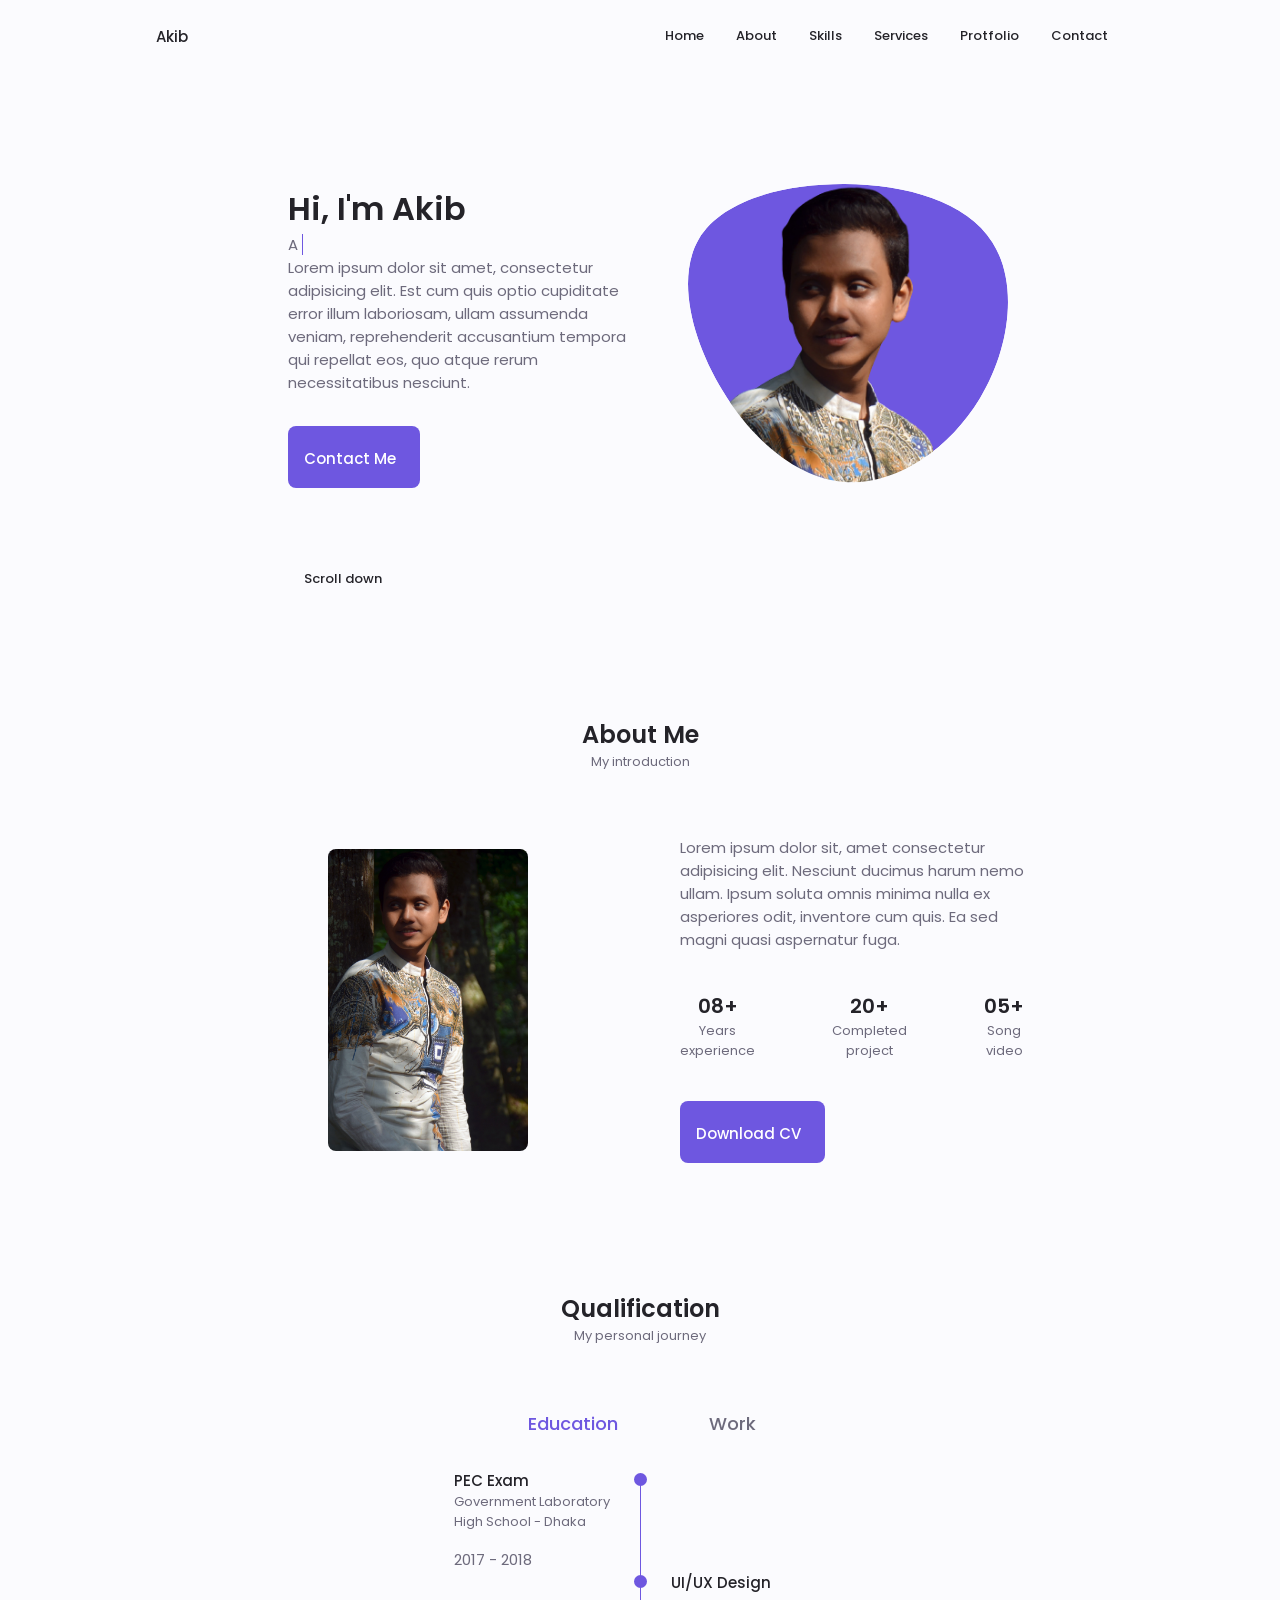
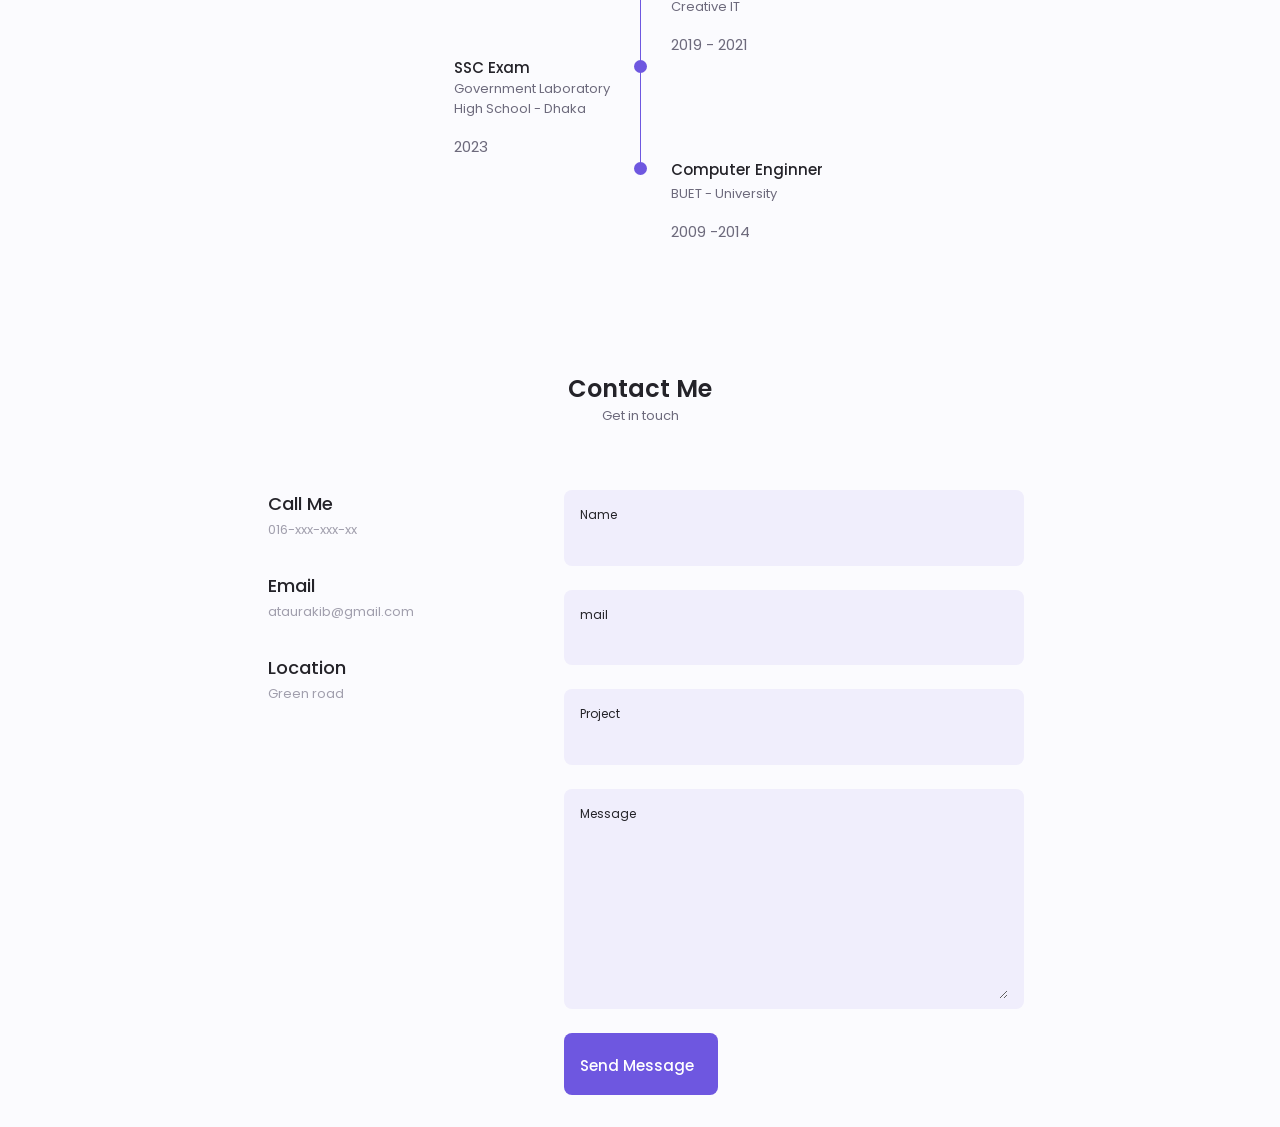
==== index.html @ ecb4fff9 "Update index.html" ====
<!DOCTYPE html>
<html>
   <head>
      <meta charset="UTF-8">
      <meta name="viewport" content="width=device-width, initial-scale=1">
      <link rel="stylesheet" href="style.css">
      <!--==================== UNICONS ====================-->
      <link rel="stylesheet" href="https://unicons.iconscout.com/release/v3.0.6/css/line.css">
      <!--==================== SWIPER CSS ====================-->
      <link rel="stylesheet" href="">
      <!--==================== CSS ====================-->
      <link rel="stylesheet" href="">
      <title>Ataur Rahman Akib</title>
   </head>
   <body>
      <!--==================== HEADER ====================-->
      <header class="header" id="header">
         <nav class="nav container">
            <a href="" class="nav__logo">Akib</a>
            <div class="nav__menu" id="nav-menu">
               <ul class="nav__list grid">
                  <li class="nav__item">
                     <a href="#home" class="nav__link" id="link-close"><i class="uil uil-estate nav__icon"></i>Home</a>
                  </li>
                  <li class="nav__item">
                     <a href="#about" class="nav__link" id="link-close"><i class="uil uil-user nav__icon"></i>About</a>
                  </li>
                  <li class="nav__item">
                     <a href="#skills" class="nav__link" id="link-close"><i class="uil uil-file-alt nav__icon"></i>Skills</a>
                  </li>
                  <li class="nav__item">
                     <a href="#services" class="nav__link" id="link-close"><i class="uil uil-briefcase-alt nav__icon"></i>Services</a>
                  </li>
                  <li class="nav__item">
                     <a href="#portfolio" class="nav__link" id="link-close"><i class="uil uil-scenery nav__icon"></i>Protfolio</a>
                  </li>
                  <li class="nav__item">
                     <a href="#contact" class="nav__link" id="link-close"><i class="uil uil-message nav__icon"></i>Contact</a>
                  </li>
               </ul>
               <i class="uil uil-times nav__close" id="nav-close"></i>
            </div>
            <div class="nav__btns">
               <div class="nav__toggle" id="nav-toggle"><i class="uil uil-apps"></i></div>
            </div>
         </nav>
      </header>
      <!--==================== MAIN ====================-->
      <main class="main">
         <!--==================== HOME ====================-->
         <section class="home section" id="home">
            <duv class="home__container container grid">
               <div class="home__content grid">
                  <div class="home__social">
                     <a href="https://www.facebook.com/ataurrahman.akib22" target="_blank" class="home__social-icon">
                     <i class="uil uil-facebook"></i>
                     </a>
                     <a href="https://www.instagram.com/ark.official22/?fbclid=IwAR33yx6sIuSr8FQKo1yivRZqDreE3wRzCVEq14M0P_sk72mjxTEgrp_Bf8M" target="_blank" class="home__social-icon">
                     <i class="uil uil-instagram"></i>
                     </a>
                     <a href="" target="_blank" class="home__social-icon">
                     <i class="uil uil-youtube"></i>
                     </a>
                  </div>
                  <div class="image">
                     <svg class="home__blod" viewBox="0 0 200 187" xmlns="http://www.w3.org/2000/svg" xmlns:xlink="http://www.w3.org/1999/xlink">
                        <mask id="mask0" mask-type="alpha">
                           <path d="M190.312 36.4879C206.582 62.1187 201.309 102.826 182.328 134.186C163.346 165.547 
                              130.807 187.559 100.226 186.353C69.6454 185.297 41.0228 161.023 21.7403 129.362C2.45775 
                              97.8511 -7.48481 59.1033 6.67581 34.5279C20.9871 10.1032 59.7028 -0.149132 97.9666 
                              0.00163737C136.23 0.303176 174.193 10.857 190.312 36.4879Z"/>
                        </mask>
                        <g mask="url(#mask0)">
                           <path d="M190.312 36.4879C206.582 62.1187 201.309 102.826 182.328 134.186C163.346 
                              165.547 130.807 187.559 100.226 186.353C69.6454 185.297 41.0228 161.023 21.7403 
                              129.362C2.45775 97.8511 -7.48481 59.1033 6.67581 34.5279C20.9871 10.1032 59.7028 
                              -0.149132 97.9666 0.00163737C136.23 0.303176 174.193 10.857 190.312 36.4879Z"/>
                           <image class="home__img" xlink:href="akib-removebg-preview.png"/>
                        </g>
                     </svg>
                  </div>
                  <div class="home__data">
                     
                     <h1 class="home__title">Hi, I'm Akib</h1>
                     <div class="containers">
                     <span class="text first-text">A </span>
                     <span class="text sec-text">Freelancer</span>
                  </div>
                     <p class="home__description">Lorem ipsum dolor sit amet, 
                        consectetur adipisicing elit. Est cum quis optio cupiditate
                        error illum 
                        laboriosam, ullam assumenda veniam, reprehenderit
                        accusantium tempora qui repellat eos, quo atque rerum 
                        necessitatibus nesciunt.
                     </p>
                     <a href="#contact" class="button button-flex">
                     Contact Me <i class="uil uil-message button__icon"></i>
                     </a>
                  </div>
               </div>
               <div class="home__scroll">
                  <a href="#about" class="home__scroll-button button--flex">
                  <i class="uil uil-mouse-alt home__scroll-mouse"></i>
                  <span class="home__scroll-name">Scroll down</span>
                  <i class="uil uil-arrow-down home__scroll-arrow"></i>
                  </a>
               </div>
            </duv>
         </section>
         <!--==================== ABOUT ====================-->
         <section class="about section" id="about">
            <h2 class="section__title">About Me</h2>
            <span class="section__subtitle">My introduction</span>
            <div class="about__container container grid">
               <img src="akib.jpg" alt="" class="about__img">
               <div class="about__data">
                  <p class="about__description">
                     Lorem ipsum dolor sit, amet consectetur adipisicing elit.
                     Nesciunt ducimus harum nemo ullam.
                     Ipsum soluta omnis minima nulla ex asperiores odit,
                     inventore cum quis. Ea sed magni quasi aspernatur fuga.
                  </p>
                  <div class="about__info">
                     <div>
                        <span class="about__info-title">08+</span>
                        <span class="about__info-name">Years <br> experience</span>
                     </div>
                     <div>
                        <span class="about__info-title">20+</span>
                        <span class="about__info-name">Completed <br> project</span>
                     </div>
                     <div>
                        <span class="about__info-title">05+</span>
                        <span class="about__info-name">Song <br> video</span>
                     </div>
                  </div>
                  <div class="about__buttons">
                     <a download="" href="" class="button button--flelx">
                     Download CV<i class="uil uil-download-alt button__icon"></i>
                     </a>
                  </div>
               </div>
            </div>
         </section>
         <!--==================== SKILLS ====================-->
         <!-- <section class="skills section" id="skills">
         </section> -->
         <!--==================== QUALIFICATION ====================-->
         <section class="qualification section">
            <h2 class="section__title">Qualification</h2>
            <span class="section__subtitle">My personal journey</span>

            <div class="qualification__container container">
               <div class="qualification__tabs">
                  <div class="qualification__button button--flex qualification__active" data-target="#education">
                     <i class="uil uil-graduation-cap qualification__icon"></i>
                     Education
                  </div>

                  <div class="qualification__button button--flex" data-target="#work">
                     <i class="uil uil-briefcase-alt qualification__icon"></i>
                     Work
                  </div>
               </div>

               <div class="qualification__sections">
                                    <!--==================== QUALIFICATION CONTENT 1 ====================-->
                                    <div class="quallification__content qualification__active" data-content id="education">
                                       <!--==================== QUALIFICATION 1 ====================-->
                                       <div class="qualification__data">
                                          <div>
                                             <h3 class="qualification__title">PEC Exam</h3>
                                             <span class="qualification__subtitle">Government Laboratory <br> High School - Dhaka</span>
                                             <div class="qualification__celander">
                                                <i class="uil uil-calender"></i>
                                                2017 - 2018
                                          </div>
                                       </div>
                                       <div>
                                          <span class="qualification__rounder"></span>
                                          <span class="qualification__line"></span>
                                       </div>
                                    </div>
                                     <!--==================== QUALIFICATION 2 ====================-->
                                     <div class="qualification__data">
                                       <div></div>
                                    <div>
                                       <span class="qualification__rounder"></span>
                                       <span class="qualification__line"></span>
                                    </div>
                                       <div>
                                          <h3 class="qualification__title">UI/UX Design</h3>
                                          <span class="qualification__subtitle">Creative IT</span>
                                          <div class="qualification__celander">
                                             <i class="uil uil-calender"></i>
                                             2019 - 2021
                                       </div>
                                    </div>
                  
                                 </div>
                                  <!--==================== QUALIFICATION 3 ====================-->
                                  <div class="qualification__data">
                                    <div>
                                       <h3 class="qualification__title">SSC Exam</h3>
                                       <span class="qualification__subtitle">Government Laboratory <br> High School - Dhaka</span>
                                       <div class="qualification__celander">
                                          <i class="uil uil-calender"></i>
                                          2023
                                    </div>
                                 </div>
                                 <div>
                                    <span class="qualification__rounder"></span>
                                    <span class="qualification__line"></span>
                                 </div>
                              </div>
                               <!--==================== QUALIFICATION 4 ====================-->
                               <div class="qualification__data">
                                 <div></div>
                  
                              <div>
                                 <span class="qualification__rounder"></span>
                                 <!-- <span class="qualification__line"></span> -->
                              </div>
                  
                                 <div>
                                    <h3 class="qualification__title">Computer Enginner</h3>
                                    <span class="qualification__subtitle">BUET - University</span>
                                    <div class="qualification__celander">
                                       <i class="uil uil-calender"></i>
                                       2009 -2014
                                 </div>
                              </div>
                              
                           </div>
                                 </div>
                              </div>
                  <!--==================== QUALIFICATION CONTENT 2 ====================-->
                  <div class="quallification__content" data-content id="work">
                     <!--==================== QUALIFICATION 1 ====================-->
                     <div class="qualification__data">
                        <div>
                           <h3 class="qualification__title">Computer Enginner</h3>
                           <span class="qualification__subtitle">BUET - University</span>
                           <div class="qualification__celander">
                              <i class="uil uil-calender"></i>
                              2009 -2014
                        </div>
                     </div>
                     <div>
                        <span class="qualification__rounder"></span>
                        <span class="qualification__line"></span>
                     </div>
                  </div>
                   <!--==================== QUALIFICATION 2 ====================-->
                   <div class="qualification__data">
                     <div></div>
                  <div>
                     <span class="qualification__rounder"></span>
                     <span class="qualification__line"></span>
                  </div>
                     <div>
                        <h3 class="qualification__title">Computer Enginner</h3>
                        <span class="qualification__subtitle">BUET - University</span>
                        <div class="qualification__celander">
                           <i class="uil uil-calender"></i>
                           2009 -2014
                     </div>
                  </div>

               </div>
                <!--==================== QUALIFICATION 3 ====================-->
                <div class="qualification__data">
                  <div>
                     <h3 class="qualification__title">Computer Enginner</h3>
                     <span class="qualification__subtitle">BUET - University</span>
                     <div class="qualification__celander">
                        <i class="uil uil-calender"></i>
                        2009 -2014
                  </div>
               </div>
               <div>
                  <span class="qualification__rounder"></span>
                  <!-- <span class="qualification__line"></span> -->
               </div>
            </div>

               </div>
            </div>
         </section>
         <!-- ==================== SERVICES ====================-->
         <!-- <section class="services section" id="services">
         </section> -->
         <!--==================== PORTFOLIO ====================-->
         <!-- <section class="portfolio section" id="portfolio">
         </section> -->
         <!--==================== PROJECT IN MIND ====================-->
         <!-- <section class="project section">
         </section> -->
         <!--==================== TESTIMONIAL ====================-->
         <!-- <section class="testimonial section">
         </section> -->
         <!--==================== CONTACT ME ==================== -->
         <section class="contact section" id="contact">
            <h2 class="section__title">Contact Me</h2>
            <span class="section__subtitle">Get in touch</span>
            <div class="contact__container container grid">
               <div>
                  <div class="contact__information">
                     <i class="uil uil-phone contact__icon"></i>

                     <div>
                        <h3 class="contact__title">Call Me</h3>
                        <span class="contact__subtitle">016-xxx-xxx-xx</span>
                     </div>
                  </div>
                  
                  <div class="contact__information">
                     <i class="uil uil-envelope contact__icon"></i>

                     <div>
                        <h3 class="contact__title">Email</h3>
                        <span class="contact__subtitle">ataurakib@gmail.com</span>
                     </div>
                  </div>

                  <div class="contact__information">
                     <i class="uil uil-map-marker contact__icon"></i>

                     <div>
                        <h3 class="contact__title">Location</h3>
                        <span class="contact__subtitle">Green road</span>
                     </div>
                  </div>
               </div>
               <form action="" class="contact__form grid">
                  <div class="contact__inputs grid">
                     <div class="contact__content">
                        <label for="" class="contact__label">Name</label>
                        <input type="text" class="contact__input">
                     </div>

                     <div class="contact__content">
                        <label for="" class="contact__label">mail</label>
                        <input type="email" class="contact__input">
                     </div>
                  </div>
                  <div class="contact__content">
                     <label for="" class="contact__label">Project</label>
                     <input type="text" class="contact__input">
                  </div>
                  <div class="contact__content">
                     <label for="" class="contact__label">Message</label>
                     <textarea name="" id="" cols="0" rows="7" class="contact__input"></textarea>
                  </div>

                  <div>
                     <a href="#" class="button button-flex">
                        Send Message
                        <i class="uil uil-message button__icon"></i>
                     </a>
                  </div>
               </form>
            </div>
         </section>
      </main>
      <!--==================== FOOTER ====================-->
      <footer class="footer">
      </footer>
      <!--==================== SCROLL TOP ====================-->
      <!--==================== SWIPER JS ====================-->
      <script src=""></script>
      <!--==================== MAIN JS ====================-->
      <script src="main.js"></script>
   </body>
</html>
---- style.css ----
/*==================== GOOGLE FONTS ====================*/
@import url("https://fonts.googleapis.com/css2?family=Poppins:wght@400;500;600&display=swap");
/*==================== VARIABLES CSS ====================*/
/*========== Colors ==========*/
/* Change favorite color */
/*Purple 250 - Green 142 - Blue 230 - Pink 340*/
/* HSL color mode */
/*========== Font and typography ==========*/
/* .5rem = 8px, 1rem = 16px, 1.5rem = 24px ... */
/*========== Font weight ==========*/
/*========== Margenes Bottom ==========*/
/* .25rem = 4px, .5rem = 8px, .75rem = 12px ... */
/*========== z index ==========*/
/* Font size for large devices */
/*========== Variables Dark theme ==========*/
/*========== Button Dark/Light ==========*/
/*==================== BASE ====================*/
* {
  box-sizing: border-box;
  padding: 0;
  margin: 0;
  -webkit-tap-highlight-color: transparent;
}

html {
  scroll-behavior: smooth;
}

body {
  margin: 0 0 3rem 0;
  font-family: "Poppins", sans-serif;
  font-size: 0.938rem;
  background-color: hsl(250deg, 60%, 99%);
  color: hsl(250deg, 8%, 45%);
}

h1,
h2,
h3,
h4 {
  color: hsl(250deg, 8%, 15%);
  font-weight: 600;
}

ul {
  list-style: none;
}

a {
  text-decoration: none;
}

img {
  max-width: 100%;
  height: auto;
}

/*==================== REUSABLE CSS CLASSES ====================*/
.section {
  padding: 2rem 0 4rem;
}

.section__title {
  font-size: 1.5rem;
  color: hsl(250deg, 8%, 15%);
}

.section__subtitle {
  display: block;
  font-size: 0.813rem;
  margin-bottom: 3rem;
}

.containers .text {
  position: relative;
}
.containers .sec-text:before {
  content: "";
  position: absolute;
  top: 0;
  left: 0;
  width: 100%;
  height: 100%;
  background-color: hsl(250deg, 60%, 99%);
  border-left: 1px solid hsl(250deg, 69%, 61%);
  -webkit-animation: animate 4s ease infinite;
          animation: animate 4s ease infinite;
}

@-webkit-keyframes animate {
  40%, 60% {
    left: 101%;
  }
  100% {
    left: 0%;
  }
}

@keyframes animate {
  40%, 60% {
    left: 101%;
  }
  100% {
    left: 0%;
  }
}
.section__title,
.section__subtitle {
  text-align: center;
}

/*==================== LAYOUT ====================*/
.container {
  max-width: 768px;
  margin-left: 1.5rem;
  margin-right: 1.5rem;
}

.grid {
  display: grid;
  gap: 1.5rem;
}

.header {
  width: 100%;
  position: fixed;
  bottom: 0;
  left: 0;
  z-index: 100;
  background-color: hsl(250deg, 60%, 99%);
}

/*==================== NAV ====================*/
.nav {
  max-width: 968px;
  height: 3rem;
  display: flex;
  justify-content: space-between;
  align-items: center;
}

.nav__logo,
.nav__toggle {
  color: hsl(250deg, 8%, 15%);
  font-weight: 500;
}

.nav__logo:hover {
  color: hsl(250deg, 69%, 61%);
}

.nav__toggle {
  font-size: 1.1rem;
  cursor: pointer;
}

.nav__toggle:hover {
  color: hsl(250deg, 69%, 61%);
}

@media screen and (max-width: 767px) {
  .nav__menu {
    position: fixed;
    bottom: -100%;
    left: 0;
    width: 100%;
    background-color: hsl(250deg, 60%, 99%);
    padding: 2rem 1.5rem 4rem;
    box-shadow: 0px -2px 4px rgba(0, 0, 0, 0.1);
    border-radius: 1.5rem 1.5rem 0 0;
    transition: 0.3s;
  }
}
.nav__list {
  grid-template-columns: repeat(3, 1fr);
  gap: 2em;
}

.nav__link {
  display: flex;
  flex-direction: column;
  align-items: center;
  font-size: 0.813rem;
  color: hsl(250deg, 8%, 15%);
  font-weight: 500;
}
.nav__link:hover {
  color: hsl(250deg, 69%, 61%);
}
.nav__link .nav__icon {
  font-size: 1.2rem;
}

.nav__close {
  position: absolute;
  right: 1.3rem;
  bottom: 0.5rem;
  font-size: 1.5rem;
  cursor: pointer;
  color: hsl(250deg, 69%, 61%);
}
.nav__close:hover {
  color: hsl(250deg, 57%, 53%);
}

/* show menu */
.show-menu {
  bottom: 0;
}

/* Active link */
/* Change background header */
/*==================== HOME ====================*/
.home__container {
  gap: 1rem;
}

.home__content {
  grid-template-columns: 0.5fr 3fr;
  align-items: center;
}

.home__social {
  display: grid;
  grid-template-columns: -webkit-max-content;
  grid-template-columns: max-content;
  row-gap: 1rem;
}

.home__social-icon {
  font-size: 1.25rem;
  color: hsl(250deg, 69%, 61%);
}
.home__social-icon:hover {
  color: hsl(250deg, 57%, 53%);
}

.home__blod {
  width: 200px;
  fill: hsl(250deg, 69%, 61%);
}

.home__img {
  width: 231px;
}

.home__data {
  grid-column: 1/3;
}

.home__title {
  font-size: 2rem;
}

.home__subtitle {
  font-size: 1.125rem;
  color: hsl(250deg, 8%, 45%);
  font-weight: 500;
  margin-bottom: 0.75rem;
}

.home__description {
  margin-bottom: 2rem;
}

.home__scroll {
  display: none;
}

.home__scroll-button {
  color: hsl(250deg, 69%, 61%);
  transition: 0.3s;
}
.home__scroll-button:hover {
  transform: translateY(0.25rem);
}

.home__scroll-mouse {
  font-size: 2rem;
}

.home__scroll-name {
  font-size: 0.813rem;
  color: hsl(250deg, 8%, 15%);
  font-weight: 500;
  margin-right: 0.25rem;
}

.home__scroll-arrow {
  font-size: 1.25rem;
}

/*==================== BUTTONS ====================*/
.button {
  display: inline-block;
  background-color: hsl(250deg, 69%, 61%);
  color: #fff;
  padding: 1rem;
  border-radius: 0.5rem;
  font-weight: 500;
}
.button:hover {
  background-color: hsl(250deg, 57%, 53%);
}

.button__icon {
  font-size: 1.25rem;
  margin-left: 0.5rem;
  transition: 0.3s;
}

.button--flex {
  display: flex;
  align-items: center;
}

/*==================== ABOUT ====================*/
.about__img {
  width: 200px;
  border-radius: 0.5rem;
  justify-self: center;
  align-self: center;
}

.about__description {
  text-align: center;
  margin-bottom: 2.5rem;
}

.about__info {
  display: flex;
  justify-content: space-evenly;
  margin-bottom: 2.5rem;
}

.about__info-title {
  font-size: 1.25rem;
  font-weight: 600;
  color: hsl(250deg, 8%, 15%);
}

.about__info-name {
  font-size: 0.813rem;
}

.about__info-title,
.about__info-name {
  display: block;
  text-align: center;
}

.about__buttons {
  display: flex;
  justify-content: center;
}

/*==================== SKILLS ====================*/
/*==================== QUALIFICATION ====================*/
.qualification__tabs {
  display: flex;
  justify-content: space-evenly;
  margin-bottom: 2rem;
}

.qualification__button {
  font-size: 1.125rem;
  font-weight: 500;
  cursor: pointer;
}
.qualification__button:hover {
  color: hsl(250deg, 69%, 61%);
}

.qualification__icon {
  font-size: 1.8rem;
  margin-right: 0.25rem;
}

.qualification__data {
  display: grid;
  grid-template-columns: 1fr -webkit-max-content 1fr;
  grid-template-columns: 1fr max-content 1fr;
  -moz-column-gap: 1.5rem;
       column-gap: 1.5rem;
}

.qualification__title {
  font-size: 0.938rem;
  font-weight: 500;
}

.qualification__subtitle {
  display: inline-block;
  font-size: 0.813rem;
  margin-bottom: 1rem;
}

.qualification__calender {
  font-size: 0.75rem;
  color: hsl(250deg, 8%, 65%);
}

.qualification__rounder {
  display: inline-block;
  width: 13px;
  height: 13px;
  background-color: hsl(250deg, 69%, 61%);
  border-radius: 50%;
}

.qualification__line {
  display: block;
  width: 1px;
  height: 100%;
  background-color: hsl(250deg, 69%, 61%);
  transform: translate(6px, -7px);
}

.qualification [data-content] {
  display: none;
}

.qualification__active[data-content] {
  display: block;
}

.qualification__button.qualification__active {
  color: hsl(250deg, 69%, 61%);
}

/*==================== SERVICES ====================*/
/* Active Modal */
/*==================== PORTFOLIO ====================*/
/*==================== PROJECT IN MIND ====================*/
/*==================== TESTIMONIAL ====================*/
/*==================== CONTACT ME ====================*/
.contact__container {
  row-gap: 3rem;
}

.contact__information {
  display: flex;
  margin-bottom: 2rem;
}

.contact__icon {
  font-size: 2rem;
  color: hsl(250deg, 69%, 61%);
  margin-right: 0.75rem;
}

.contact__title {
  font-size: 1.125rem;
  font-weight: 500;
}

.contact__subtitle {
  font-size: 0.813rem;
  color: hsl(250deg, 8%, 65%);
}

.contact__content {
  background-color: hsl(250deg, 70%, 96%);
  border-radius: 0.5rem;
  padding: 0.75rem 1rem 0.25rem;
}

.contact__label {
  font-size: 0.75rem;
  color: hsl(250deg, 8%, 15%);
}

.contact__input {
  width: 100%;
  background-color: hsl(250deg, 70%, 96%);
  color: hsl(250deg, 8%, 45%);
  font-family: "Poppins", sans-serif;
  font-size: 0.938rem;
  border: none;
  outline: none;
  padding: 0.35rem 0.5rem 0.5rem 0;
}

/*==================== FOOTER ====================*/
/*========== SCROLL UP ==========*/
/* Show scroll */
/*========== SCROLL BAR ==========*/
/*==================== MEDIA QUERIES ====================*/
/* For small devices */
@media screen and (max-width: 350px) {
  .container {
    margin-left: 1rem;
    margin-right: 1rem;
  }
  .nav__menu {
    padding: 2rem 0.25rem 4rem;
  }
  .nav__list {
    -moz-column-gap: 0;
         column-gap: 0;
  }
  .home__content {
    grid-template-columns: 0.25fr 3fr;
  }
  .home__bold {
    width: 180px;
  }
  .skills__title {
    font-size: 0.938rem;
  }
  .qualification__data {
    gap: 0.5rem;
  }
}
/* For medium devices */
@media screen and (min-width: 568px) {
  .home__content {
    grid-template-columns: -webkit-max-content 1fr 1fr;
    grid-template-columns: max-content 1fr 1fr;
  }
  .home__data {
    grid-column: initial;
  }
  .image {
    order: 1;
    justify-self: center;
  }
  .about__container {
    grid-template-columns: repeat(2, 1fr);
  }
  .contact__container {
    grid-template-columns: repeat(2, 1fr);
  }
  .qualification {
    display: grid;
    grid-template-columns: 0.6fr;
    justify-content: center;
  }
}
/* For large devices */
@media screen and (min-width: 768px) {
  .container {
    margin-left: auto;
    margin-right: auto;
  }
  body {
    margin: 0;
  }
  .section {
    padding: 6rem 0 2rem;
  }
  .section .section__subtitle {
    margin-bottom: 4rem;
  }
  .header {
    top: 0;
    bottom: initial;
  }
  .header,
.main {
    padding: 0 1rem;
  }
  .nav {
    height: 4.5rem;
    -moz-column-gap: 1rem;
         column-gap: 1rem;
  }
  .nav__icon,
.nav__close,
.nav__toggle {
    display: none;
  }
  .nav__list {
    display: flex;
    -moz-column-gap: 2rem;
         column-gap: 2rem;
  }
  .nav__menu {
    margin-left: auto;
  }
  .home__container {
    row-gap: 5rem;
  }
  .home__content {
    padding-top: 5.5rem;
    -moz-column-gap: 2rem;
         column-gap: 2rem;
  }
  .home__blod {
    width: 270px;
  }
  .home__scroll {
    display: block;
  }
  .home__scroll-button {
    margin-left: 3rem;
  }
  .about__container {
    -moz-column-gap: 5rem;
         column-gap: 5rem;
  }
  .about__img {
    width: 200px;
  }
  .about__description {
    text-align: initial;
  }
  .about__info {
    justify-content: space-between;
  }
  .about__buttons {
    justify-content: initial;
  }
  .qualification__button {
    margin: 0 1rem;
  }
  .qualification {
    grid-template-columns: 0.5fr;
  }
}
@media screen and (min-width: 1024px) {
  .header,
.main {
    padding: 0;
  }
  .home__blod {
    width: 320px;
  }
  .home__social {
    margin-left: -194px;
  }
  .contact__form {
    width: 460px;
  }
  .contact__input {
    grid-template-columns: repeat(2, 1fr);
  }
}/*# sourceMappingURL=style.css.map *//*==================== GOOGLE FONTS ====================*/
@import url("https://fonts.googleapis.com/css2?family=Poppins:wght@400;500;600&display=swap");
/*==================== VARIABLES CSS ====================*/
/*========== Colors ==========*/
/* Change favorite color */
/*Purple 250 - Green 142 - Blue 230 - Pink 340*/
/* HSL color mode */
/*========== Font and typography ==========*/
/* .5rem = 8px, 1rem = 16px, 1.5rem = 24px ... */
/*========== Font weight ==========*/
/*========== Margenes Bottom ==========*/
/* .25rem = 4px, .5rem = 8px, .75rem = 12px ... */
/*========== z index ==========*/
/* Font size for large devices */
/*========== Variables Dark theme ==========*/
/*========== Button Dark/Light ==========*/
/*==================== BASE ====================*/
* {
  box-sizing: border-box;
  padding: 0;
  margin: 0;
  -webkit-tap-highlight-color: transparent;
}

html {
  scroll-behavior: smooth;
}

body {
  margin: 0 0 3rem 0;
  font-family: "Poppins", sans-serif;
  font-size: 0.938rem;
  background-color: hsl(250deg, 60%, 99%);
  color: hsl(250deg, 8%, 45%);
}

h1,
h2,
h3,
h4 {
  color: hsl(250deg, 8%, 15%);
  font-weight: 600;
}

ul {
  list-style: none;
}

a {
  text-decoration: none;
}

img {
  max-width: 100%;
  height: auto;
}

/*==================== REUSABLE CSS CLASSES ====================*/
.section {
  padding: 2rem 0 4rem;
}

.section__title {
  font-size: 1.5rem;
  color: hsl(250deg, 8%, 15%);
}

.section__subtitle {
  display: block;
  font-size: 0.813rem;
  margin-bottom: 3rem;
}

.containers .text {
  position: relative;
}
.containers .sec-text:before {
  content: "";
  position: absolute;
  top: 0;
  left: 0;
  width: 100%;
  height: 100%;
  background-color: hsl(250deg, 60%, 99%);
  border-left: 1px solid hsl(250deg, 69%, 61%);
  -webkit-animation: animate 4s ease infinite;
          animation: animate 4s ease infinite;
}

@-webkit-keyframes animate {
  40%, 60% {
    left: 101%;
  }
  100% {
    left: 0%;
  }
}

@keyframes animate {
  40%, 60% {
    left: 101%;
  }
  100% {
    left: 0%;
  }
}
.section__title,
.section__subtitle {
  text-align: center;
}

/*==================== LAYOUT ====================*/
.container {
  max-width: 768px;
  margin-left: 1.5rem;
  margin-right: 1.5rem;
}

.grid {
  display: grid;
  gap: 1.5rem;
}

.header {
  width: 100%;
  position: fixed;
  bottom: 0;
  left: 0;
  z-index: 100;
  background-color: hsl(250deg, 60%, 99%);
}

/*==================== NAV ====================*/
.nav {
  max-width: 968px;
  height: 3rem;
  display: flex;
  justify-content: space-between;
  align-items: center;
}

.nav__logo,
.nav__toggle {
  color: hsl(250deg, 8%, 15%);
  font-weight: 500;
}

.nav__logo:hover {
  color: hsl(250deg, 69%, 61%);
}

.nav__toggle {
  font-size: 1.1rem;
  cursor: pointer;
}

.nav__toggle:hover {
  color: hsl(250deg, 69%, 61%);
}

@media screen and (max-width: 767px) {
  .nav__menu {
    position: fixed;
    bottom: -100%;
    left: 0;
    width: 100%;
    background-color: hsl(250deg, 60%, 99%);
    padding: 2rem 1.5rem 4rem;
    box-shadow: 0px -2px 4px rgba(0, 0, 0, 0.1);
    border-radius: 1.5rem 1.5rem 0 0;
    transition: 0.3s;
  }
}
.nav__list {
  grid-template-columns: repeat(3, 1fr);
  gap: 2em;
}

.nav__link {
  display: flex;
  flex-direction: column;
  align-items: center;
  font-size: 0.813rem;
  color: hsl(250deg, 8%, 15%);
  font-weight: 500;
}
.nav__link:hover {
  color: hsl(250deg, 69%, 61%);
}
.nav__link .nav__icon {
  font-size: 1.2rem;
}

.nav__close {
  position: absolute;
  right: 1.3rem;
  bottom: 0.5rem;
  font-size: 1.5rem;
  cursor: pointer;
  color: hsl(250deg, 69%, 61%);
}
.nav__close:hover {
  color: hsl(250deg, 57%, 53%);
}

/* show menu */
.show-menu {
  bottom: 0;
}

/* Active link */
/* Change background header */
/*==================== HOME ====================*/
.home__container {
  gap: 1rem;
}

.home__content {
  grid-template-columns: 0.5fr 3fr;
  align-items: center;
}

.home__social {
  display: grid;
  grid-template-columns: -webkit-max-content;
  grid-template-columns: max-content;
  row-gap: 1rem;
}

.home__social-icon {
  font-size: 1.25rem;
  color: hsl(250deg, 69%, 61%);
}
.home__social-icon:hover {
  color: hsl(250deg, 57%, 53%);
}

.home__blod {
  width: 200px;
  fill: hsl(250deg, 69%, 61%);
}

.home__img {
  width: 231px;
}

.home__data {
  grid-column: 1/3;
}

.home__title {
  font-size: 2rem;
}

.home__subtitle {
  font-size: 1.125rem;
  color: hsl(250deg, 8%, 45%);
  font-weight: 500;
  margin-bottom: 0.75rem;
}

.home__description {
  margin-bottom: 2rem;
}

.home__scroll {
  display: none;
}

.home__scroll-button {
  color: hsl(250deg, 69%, 61%);
  transition: 0.3s;
}
.home__scroll-button:hover {
  transform: translateY(0.25rem);
}

.home__scroll-mouse {
  font-size: 2rem;
}

.home__scroll-name {
  font-size: 0.813rem;
  color: hsl(250deg, 8%, 15%);
  font-weight: 500;
  margin-right: 0.25rem;
}

.home__scroll-arrow {
  font-size: 1.25rem;
}

/*==================== BUTTONS ====================*/
.button {
  display: inline-block;
  background-color: hsl(250deg, 69%, 61%);
  color: #fff;
  padding: 1rem;
  border-radius: 0.5rem;
  font-weight: 500;
}
.button:hover {
  background-color: hsl(250deg, 57%, 53%);
}

.button__icon {
  font-size: 1.25rem;
  margin-left: 0.5rem;
  transition: 0.3s;
}

.button--flex {
  display: flex;
  align-items: center;
}

/*==================== ABOUT ====================*/
.about__img {
  width: 200px;
  border-radius: 0.5rem;
  justify-self: center;
  align-self: center;
}

.about__description {
  text-align: center;
  margin-bottom: 2.5rem;
}

.about__info {
  display: flex;
  justify-content: space-evenly;
  margin-bottom: 2.5rem;
}

.about__info-title {
  font-size: 1.25rem;
  font-weight: 600;
  color: hsl(250deg, 8%, 15%);
}

.about__info-name {
  font-size: 0.813rem;
}

.about__info-title,
.about__info-name {
  display: block;
  text-align: center;
}

.about__buttons {
  display: flex;
  justify-content: center;
}

/*==================== SKILLS ====================*/
/*==================== QUALIFICATION ====================*/
.qualification__tabs {
  display: flex;
  justify-content: space-evenly;
  margin-bottom: 2rem;
}

.qualification__button {
  font-size: 1.125rem;
  font-weight: 500;
  cursor: pointer;
}
.qualification__button:hover {
  color: hsl(250deg, 69%, 61%);
}

.qualification__icon {
  font-size: 1.8rem;
  margin-right: 0.25rem;
}

.qualification__data {
  display: grid;
  grid-template-columns: 1fr -webkit-max-content 1fr;
  grid-template-columns: 1fr max-content 1fr;
  -moz-column-gap: 1.5rem;
       column-gap: 1.5rem;
}

.qualification__title {
  font-size: 0.938rem;
  font-weight: 500;
}

.qualification__subtitle {
  display: inline-block;
  font-size: 0.813rem;
  margin-bottom: 1rem;
}

.qualification__calender {
  font-size: 0.75rem;
  color: hsl(250deg, 8%, 65%);
}

.qualification__rounder {
  display: inline-block;
  width: 13px;
  height: 13px;
  background-color: hsl(250deg, 69%, 61%);
  border-radius: 50%;
}

.qualification__line {
  display: block;
  width: 1px;
  height: 100%;
  background-color: hsl(250deg, 69%, 61%);
  transform: translate(6px, -7px);
}

.qualification [data-content] {
  display: none;
}

.qualification__active[data-content] {
  display: block;
}

.qualification__button.qualification__active {
  color: hsl(250deg, 69%, 61%);
}

/*==================== SERVICES ====================*/
/* Active Modal */
/*==================== PORTFOLIO ====================*/
/*==================== PROJECT IN MIND ====================*/
/*==================== TESTIMONIAL ====================*/
/*==================== CONTACT ME ====================*/
.contact__container {
  row-gap: 3rem;
}

.contact__information {
  display: flex;
  margin-bottom: 2rem;
}

.contact__icon {
  font-size: 2rem;
  color: hsl(250deg, 69%, 61%);
  margin-right: 0.75rem;
}

.contact__title {
  font-size: 1.125rem;
  font-weight: 500;
}

.contact__subtitle {
  font-size: 0.813rem;
  color: hsl(250deg, 8%, 65%);
}

.contact__content {
  background-color: hsl(250deg, 70%, 96%);
  border-radius: 0.5rem;
  padding: 0.75rem 1rem 0.25rem;
}

.contact__label {
  font-size: 0.75rem;
  color: hsl(250deg, 8%, 15%);
}

.contact__input {
  width: 100%;
  background-color: hsl(250deg, 70%, 96%);
  color: hsl(250deg, 8%, 45%);
  font-family: "Poppins", sans-serif;
  font-size: 0.938rem;
  border: none;
  outline: none;
  padding: 0.35rem 0.5rem 0.5rem 0;
}

/*==================== FOOTER ====================*/
/*========== SCROLL UP ==========*/
/* Show scroll */
/*========== SCROLL BAR ==========*/
/*==================== MEDIA QUERIES ====================*/
/* For small devices */
@media screen and (max-width: 350px) {
  .container {
    margin-left: 1rem;
    margin-right: 1rem;
  }
  .nav__menu {
    padding: 2rem 0.25rem 4rem;
  }
  .nav__list {
    -moz-column-gap: 0;
         column-gap: 0;
  }
  .home__content {
    grid-template-columns: 0.25fr 3fr;
  }
  .home__bold {
    width: 180px;
  }
  .skills__title {
    font-size: 0.938rem;
  }
  .qualification__data {
    gap: 0.5rem;
  }
}
/* For medium devices */
@media screen and (min-width: 568px) {
  .home__content {
    grid-template-columns: -webkit-max-content 1fr 1fr;
    grid-template-columns: max-content 1fr 1fr;
  }
  .home__data {
    grid-column: initial;
  }
  .image {
    order: 1;
    justify-self: center;
  }
  .about__container {
    grid-template-columns: repeat(2, 1fr);
  }
  .contact__container {
    grid-template-columns: repeat(2, 1fr);
  }
  .qualification {
    display: grid;
    grid-template-columns: 0.6fr;
    justify-content: center;
  }
}
/* For large devices */
@media screen and (min-width: 768px) {
  .container {
    margin-left: auto;
    margin-right: auto;
  }
  body {
    margin: 0;
  }
  .section {
    padding: 6rem 0 2rem;
  }
  .section .section__subtitle {
    margin-bottom: 4rem;
  }
  .header {
    top: 0;
    bottom: initial;
  }
  .header,
.main {
    padding: 0 1rem;
  }
  .nav {
    height: 4.5rem;
    -moz-column-gap: 1rem;
         column-gap: 1rem;
  }
  .nav__icon,
.nav__close,
.nav__toggle {
    display: none;
  }
  .nav__list {
    display: flex;
    -moz-column-gap: 2rem;
         column-gap: 2rem;
  }
  .nav__menu {
    margin-left: auto;
  }
  .home__container {
    row-gap: 5rem;
  }
  .home__content {
    padding-top: 5.5rem;
    -moz-column-gap: 2rem;
         column-gap: 2rem;
  }
  .home__blod {
    width: 270px;
  }
  .home__scroll {
    display: block;
  }
  .home__scroll-button {
    margin-left: 3rem;
  }
  .about__container {
    -moz-column-gap: 5rem;
         column-gap: 5rem;
  }
  .about__img {
    width: 200px;
  }
  .about__description {
    text-align: initial;
  }
  .about__info {
    justify-content: space-between;
  }
  .about__buttons {
    justify-content: initial;
  }
  .qualification__button {
    margin: 0 1rem;
  }
  .qualification {
    grid-template-columns: 0.5fr;
  }
}
@media screen and (min-width: 1024px) {
  .header,
.main {
    padding: 0;
  }
  .home__blod {
    width: 320px;
  }
  .home__social {
    margin-left: -194px;
  }
  .contact__form {
    width: 460px;
  }
  .contact__input {
    grid-template-columns: repeat(2, 1fr);
  }
}/*# sourceMappingURL=style.css.map *//*==================== GOOGLE FONTS ====================*/
@import url("https://fonts.googleapis.com/css2?family=Poppins:wght@400;500;600&display=swap");
/*==================== VARIABLES CSS ====================*/
/*========== Colors ==========*/
/* Change favorite color */
/*Purple 250 - Green 142 - Blue 230 - Pink 340*/
/* HSL color mode */
/*========== Font and typography ==========*/
/* .5rem = 8px, 1rem = 16px, 1.5rem = 24px ... */
/*========== Font weight ==========*/
/*========== Margenes Bottom ==========*/
/* .25rem = 4px, .5rem = 8px, .75rem = 12px ... */
/*========== z index ==========*/
/* Font size for large devices */
/*========== Variables Dark theme ==========*/
/*========== Button Dark/Light ==========*/
/*==================== BASE ====================*/
* {
  box-sizing: border-box;
  padding: 0;
  margin: 0;
  -webkit-tap-highlight-color: transparent;
}

html {
  scroll-behavior: smooth;
}

body {
  margin: 0 0 3rem 0;
  font-family: "Poppins", sans-serif;
  font-size: 0.938rem;
  background-color: hsl(250deg, 60%, 99%);
  color: hsl(250deg, 8%, 45%);
}

h1,
h2,
h3,
h4 {
  color: hsl(250deg, 8%, 15%);
  font-weight: 600;
}

ul {
  list-style: none;
}

a {
  text-decoration: none;
}

img {
  max-width: 100%;
  height: auto;
}

/*==================== REUSABLE CSS CLASSES ====================*/
.section {
  padding: 2rem 0 4rem;
}

.section__title {
  font-size: 1.5rem;
  color: hsl(250deg, 8%, 15%);
}

.section__subtitle {
  display: block;
  font-size: 0.813rem;
  margin-bottom: 3rem;
}

.containers .text {
  position: relative;
}
.containers .sec-text:before {
  content: "";
  position: absolute;
  top: 0;
  left: 0;
  width: 100%;
  height: 100%;
  background-color: hsl(250deg, 60%, 99%);
  border-left: 1px solid hsl(250deg, 69%, 61%);
  -webkit-animation: animate 4s ease infinite;
          animation: animate 4s ease infinite;
}

@-webkit-keyframes animate {
  40%, 60% {
    left: 101%;
  }
  100% {
    left: 0%;
  }
}

@keyframes animate {
  40%, 60% {
    left: 101%;
  }
  100% {
    left: 0%;
  }
}
.section__title,
.section__subtitle {
  text-align: center;
}

/*==================== LAYOUT ====================*/
.container {
  max-width: 768px;
  margin-left: 1.5rem;
  margin-right: 1.5rem;
}

.grid {
  display: grid;
  gap: 1.5rem;
}

.header {
  width: 100%;
  position: fixed;
  bottom: 0;
  left: 0;
  z-index: 100;
  background-color: hsl(250deg, 60%, 99%);
}

/*==================== NAV ====================*/
.nav {
  max-width: 968px;
  height: 3rem;
  display: flex;
  justify-content: space-between;
  align-items: center;
}

.nav__logo,
.nav__toggle {
  color: hsl(250deg, 8%, 15%);
  font-weight: 500;
}

.nav__logo:hover {
  color: hsl(250deg, 69%, 61%);
}

.nav__toggle {
  font-size: 1.1rem;
  cursor: pointer;
}

.nav__toggle:hover {
  color: hsl(250deg, 69%, 61%);
}

@media screen and (max-width: 767px) {
  .nav__menu {
    position: fixed;
    bottom: -100%;
    left: 0;
    width: 100%;
    background-color: hsl(250deg, 60%, 99%);
    padding: 2rem 1.5rem 4rem;
    box-shadow: 0px -2px 4px rgba(0, 0, 0, 0.1);
    border-radius: 1.5rem 1.5rem 0 0;
    transition: 0.3s;
  }
}
.nav__list {
  grid-template-columns: repeat(3, 1fr);
  gap: 2em;
}

.nav__link {
  display: flex;
  flex-direction: column;
  align-items: center;
  font-size: 0.813rem;
  color: hsl(250deg, 8%, 15%);
  font-weight: 500;
}
.nav__link:hover {
  color: hsl(250deg, 69%, 61%);
}
.nav__link .nav__icon {
  font-size: 1.2rem;
}

.nav__close {
  position: absolute;
  right: 1.3rem;
  bottom: 0.5rem;
  font-size: 1.5rem;
  cursor: pointer;
  color: hsl(250deg, 69%, 61%);
}
.nav__close:hover {
  color: hsl(250deg, 57%, 53%);
}

/* show menu */
.show-menu {
  bottom: 0;
}

/* Active link */
/* Change background header */
/*==================== HOME ====================*/
.home__container {
  gap: 1rem;
}

.home__content {
  grid-template-columns: 0.5fr 3fr;
  align-items: center;
}

.home__social {
  display: grid;
  grid-template-columns: -webkit-max-content;
  grid-template-columns: max-content;
  row-gap: 1rem;
}

.home__social-icon {
  font-size: 1.25rem;
  color: hsl(250deg, 69%, 61%);
}
.home__social-icon:hover {
  color: hsl(250deg, 57%, 53%);
}

.home__blod {
  width: 200px;
  fill: hsl(250deg, 69%, 61%);
}

.home__img {
  width: 231px;
}

.home__data {
  grid-column: 1/3;
}

.home__title {
  font-size: 2rem;
}

.home__subtitle {
  font-size: 1.125rem;
  color: hsl(250deg, 8%, 45%);
  font-weight: 500;
  margin-bottom: 0.75rem;
}

.home__description {
  margin-bottom: 2rem;
}

.home__scroll {
  display: none;
}

.home__scroll-button {
  color: hsl(250deg, 69%, 61%);
  transition: 0.3s;
}
.home__scroll-button:hover {
  transform: translateY(0.25rem);
}

.home__scroll-mouse {
  font-size: 2rem;
}

.home__scroll-name {
  font-size: 0.813rem;
  color: hsl(250deg, 8%, 15%);
  font-weight: 500;
  margin-right: 0.25rem;
}

.home__scroll-arrow {
  font-size: 1.25rem;
}

/*==================== BUTTONS ====================*/
.button {
  display: inline-block;
  background-color: hsl(250deg, 69%, 61%);
  color: #fff;
  padding: 1rem;
  border-radius: 0.5rem;
  font-weight: 500;
}
.button:hover {
  background-color: hsl(250deg, 57%, 53%);
}

.button__icon {
  font-size: 1.25rem;
  margin-left: 0.5rem;
  transition: 0.3s;
}

.button--flex {
  display: flex;
  align-items: center;
}

/*==================== ABOUT ====================*/
.about__img {
  width: 200px;
  border-radius: 0.5rem;
  justify-self: center;
  align-self: center;
}

.about__description {
  text-align: center;
  margin-bottom: 2.5rem;
}

.about__info {
  display: flex;
  justify-content: space-evenly;
  margin-bottom: 2.5rem;
}

.about__info-title {
  font-size: 1.25rem;
  font-weight: 600;
  color: hsl(250deg, 8%, 15%);
}

.about__info-name {
  font-size: 0.813rem;
}

.about__info-title,
.about__info-name {
  display: block;
  text-align: center;
}

.about__buttons {
  display: flex;
  justify-content: center;
}

/*==================== SKILLS ====================*/
/*==================== QUALIFICATION ====================*/
.qualification__tabs {
  display: flex;
  justify-content: space-evenly;
  margin-bottom: 2rem;
}

.qualification__button {
  font-size: 1.125rem;
  font-weight: 500;
  cursor: pointer;
}
.qualification__button:hover {
  color: hsl(250deg, 69%, 61%);
}

.qualification__icon {
  font-size: 1.8rem;
  margin-right: 0.25rem;
}

.qualification__data {
  display: grid;
  grid-template-columns: 1fr -webkit-max-content 1fr;
  grid-template-columns: 1fr max-content 1fr;
  -moz-column-gap: 1.5rem;
       column-gap: 1.5rem;
}

.qualification__title {
  font-size: 0.938rem;
  font-weight: 500;
}

.qualification__subtitle {
  display: inline-block;
  font-size: 0.813rem;
  margin-bottom: 1rem;
}

.qualification__calender {
  font-size: 0.75rem;
  color: hsl(250deg, 8%, 65%);
}

.qualification__rounder {
  display: inline-block;
  width: 13px;
  height: 13px;
  background-color: hsl(250deg, 69%, 61%);
  border-radius: 50%;
}

.qualification__line {
  display: block;
  width: 1px;
  height: 100%;
  background-color: hsl(250deg, 69%, 61%);
  transform: translate(6px, -7px);
}

.qualification [data-content] {
  display: none;
}

.qualification__active[data-content] {
  display: block;
}

.qualification__button.qualification__active {
  color: hsl(250deg, 69%, 61%);
}

/*==================== SERVICES ====================*/
/* Active Modal */
/*==================== PORTFOLIO ====================*/
/*==================== PROJECT IN MIND ====================*/
/*==================== TESTIMONIAL ====================*/
/*==================== CONTACT ME ====================*/
.contact__container {
  row-gap: 3rem;
}

.contact__information {
  display: flex;
  margin-bottom: 2rem;
}

.contact__icon {
  font-size: 2rem;
  color: hsl(250deg, 69%, 61%);
  margin-right: 0.75rem;
}

.contact__title {
  font-size: 1.125rem;
  font-weight: 500;
}

.contact__subtitle {
  font-size: 0.813rem;
  color: hsl(250deg, 8%, 65%);
}

.contact__content {
  background-color: hsl(250deg, 70%, 96%);
  border-radius: 0.5rem;
  padding: 0.75rem 1rem 0.25rem;
}

.contact__label {
  font-size: 0.75rem;
  color: hsl(250deg, 8%, 15%);
}

.contact__input {
  width: 100%;
  background-color: hsl(250deg, 70%, 96%);
  color: hsl(250deg, 8%, 45%);
  font-family: "Poppins", sans-serif;
  font-size: 0.938rem;
  border: none;
  outline: none;
  padding: 0.35rem 0.5rem 0.5rem 0;
}

/*==================== FOOTER ====================*/
/*========== SCROLL UP ==========*/
/* Show scroll */
/*========== SCROLL BAR ==========*/
/*==================== MEDIA QUERIES ====================*/
/* For small devices */
@media screen and (max-width: 350px) {
  .container {
    margin-left: 1rem;
    margin-right: 1rem;
  }
  .nav__menu {
    padding: 2rem 0.25rem 4rem;
  }
  .nav__list {
    -moz-column-gap: 0;
         column-gap: 0;
  }
  .home__content {
    grid-template-columns: 0.25fr 3fr;
  }
  .home__bold {
    width: 180px;
  }
  .skills__title {
    font-size: 0.938rem;
  }
  .qualification__data {
    gap: 0.5rem;
  }
}
/* For medium devices */
@media screen and (min-width: 568px) {
  .home__content {
    grid-template-columns: -webkit-max-content 1fr 1fr;
    grid-template-columns: max-content 1fr 1fr;
  }
  .home__data {
    grid-column: initial;
  }
  .image {
    order: 1;
    justify-self: center;
  }
  .about__container {
    grid-template-columns: repeat(2, 1fr);
  }
  .contact__container {
    grid-template-columns: repeat(2, 1fr);
  }
  .qualification {
    display: grid;
    grid-template-columns: 0.6fr;
    justify-content: center;
  }
}
/* For large devices */
@media screen and (min-width: 768px) {
  .container {
    margin-left: auto;
    margin-right: auto;
  }
  body {
    margin: 0;
  }
  .section {
    padding: 6rem 0 2rem;
  }
  .section .section__subtitle {
    margin-bottom: 4rem;
  }
  .header {
    top: 0;
    bottom: initial;
  }
  .header,
.main {
    padding: 0 1rem;
  }
  .nav {
    height: 4.5rem;
    -moz-column-gap: 1rem;
         column-gap: 1rem;
  }
  .nav__icon,
.nav__close,
.nav__toggle {
    display: none;
  }
  .nav__list {
    display: flex;
    -moz-column-gap: 2rem;
         column-gap: 2rem;
  }
  .nav__menu {
    margin-left: auto;
  }
  .home__container {
    row-gap: 5rem;
  }
  .home__content {
    padding-top: 5.5rem;
    -moz-column-gap: 2rem;
         column-gap: 2rem;
  }
  .home__blod {
    width: 270px;
  }
  .home__scroll {
    display: block;
  }
  .home__scroll-button {
    margin-left: 3rem;
  }
  .about__container {
    -moz-column-gap: 5rem;
         column-gap: 5rem;
  }
  .about__img {
    width: 200px;
  }
  .about__description {
    text-align: initial;
  }
  .about__info {
    justify-content: space-between;
  }
  .about__buttons {
    justify-content: initial;
  }
  .qualification__button {
    margin: 0 1rem;
  }
  .qualification {
    grid-template-columns: 0.5fr;
  }
}
@media screen and (min-width: 1024px) {
  .header,
.main {
    padding: 0;
  }
  .home__blod {
    width: 320px;
  }
  .home__social {
    margin-left: -194px;
  }
  .contact__form {
    width: 460px;
  }
  .contact__input {
    grid-template-columns: repeat(2, 1fr);
  }
}/*# sourceMappingURL=style.css.map *//*==================== GOOGLE FONTS ====================*/
@import url("https://fonts.googleapis.com/css2?family=Poppins:wght@400;500;600&display=swap");
/*==================== VARIABLES CSS ====================*/
/*========== Colors ==========*/
/* Change favorite color */
/*Purple 250 - Green 142 - Blue 230 - Pink 340*/
/* HSL color mode */
/*========== Font and typography ==========*/
/* .5rem = 8px, 1rem = 16px, 1.5rem = 24px ... */
/*========== Font weight ==========*/
/*========== Margenes Bottom ==========*/
/* .25rem = 4px, .5rem = 8px, .75rem = 12px ... */
/*========== z index ==========*/
/* Font size for large devices */
/*========== Variables Dark theme ==========*/
/*========== Button Dark/Light ==========*/
/*==================== BASE ====================*/
* {
  box-sizing: border-box;
  padding: 0;
  margin: 0;
  -webkit-tap-highlight-color: transparent;
}

html {
  scroll-behavior: smooth;
}

body {
  margin: 0 0 3rem 0;
  font-family: "Poppins", sans-serif;
  font-size: 0.938rem;
  background-color: hsl(250deg, 60%, 99%);
  color: hsl(250deg, 8%, 45%);
}

h1,
h2,
h3,
h4 {
  color: hsl(250deg, 8%, 15%);
  font-weight: 600;
}

ul {
  list-style: none;
}

a {
  text-decoration: none;
}

img {
  max-width: 100%;
  height: auto;
}

/*==================== REUSABLE CSS CLASSES ====================*/
.section {
  padding: 2rem 0 4rem;
}

.section__title {
  font-size: 1.5rem;
  color: hsl(250deg, 8%, 15%);
}

.section__subtitle {
  display: block;
  font-size: 0.813rem;
  margin-bottom: 3rem;
}

.containers .text {
  position: relative;
}
.containers .sec-text:before {
  content: "";
  position: absolute;
  top: 0;
  left: 0;
  width: 100%;
  height: 100%;
  background-color: hsl(250deg, 60%, 99%);
  border-left: 1px solid hsl(250deg, 69%, 61%);
  -webkit-animation: animate 4s ease infinite;
          animation: animate 4s ease infinite;
}

@-webkit-keyframes animate {
  40%, 60% {
    left: 101%;
  }
  100% {
    left: 0%;
  }
}

@keyframes animate {
  40%, 60% {
    left: 101%;
  }
  100% {
    left: 0%;
  }
}
.section__title,
.section__subtitle {
  text-align: center;
}

/*==================== LAYOUT ====================*/
.container {
  max-width: 768px;
  margin-left: 1.5rem;
  margin-right: 1.5rem;
}

.grid {
  display: grid;
  gap: 1.5rem;
}

.header {
  width: 100%;
  position: fixed;
  bottom: 0;
  left: 0;
  z-index: 100;
  background-color: hsl(250deg, 60%, 99%);
}

/*==================== NAV ====================*/
.nav {
  max-width: 968px;
  height: 3rem;
  display: flex;
  justify-content: space-between;
  align-items: center;
}

.nav__logo,
.nav__toggle {
  color: hsl(250deg, 8%, 15%);
  font-weight: 500;
}

.nav__logo:hover {
  color: hsl(250deg, 69%, 61%);
}

.nav__toggle {
  font-size: 1.1rem;
  cursor: pointer;
}

.nav__toggle:hover {
  color: hsl(250deg, 69%, 61%);
}

@media screen and (max-width: 767px) {
  .nav__menu {
    position: fixed;
    bottom: -100%;
    left: 0;
    width: 100%;
    background-color: hsl(250deg, 60%, 99%);
    padding: 2rem 1.5rem 4rem;
    box-shadow: 0px -2px 4px rgba(0, 0, 0, 0.1);
    border-radius: 1.5rem 1.5rem 0 0;
    transition: 0.3s;
  }
}
.nav__list {
  grid-template-columns: repeat(3, 1fr);
  gap: 2em;
}

.nav__link {
  display: flex;
  flex-direction: column;
  align-items: center;
  font-size: 0.813rem;
  color: hsl(250deg, 8%, 15%);
  font-weight: 500;
}
.nav__link:hover {
  color: hsl(250deg, 69%, 61%);
}
.nav__link .nav__icon {
  font-size: 1.2rem;
}

.nav__close {
  position: absolute;
  right: 1.3rem;
  bottom: 0.5rem;
  font-size: 1.5rem;
  cursor: pointer;
  color: hsl(250deg, 69%, 61%);
}
.nav__close:hover {
  color: hsl(250deg, 57%, 53%);
}

/* show menu */
.show-menu {
  bottom: 0;
}

/* Active link */
/* Change background header */
/*==================== HOME ====================*/
.home__container {
  gap: 1rem;
}

.home__content {
  grid-template-columns: 0.5fr 3fr;
  align-items: center;
}

.home__social {
  display: grid;
  grid-template-columns: -webkit-max-content;
  grid-template-columns: max-content;
  row-gap: 1rem;
}

.home__social-icon {
  font-size: 1.25rem;
  color: hsl(250deg, 69%, 61%);
}
.home__social-icon:hover {
  color: hsl(250deg, 57%, 53%);
}

.home__blod {
  width: 200px;
  fill: hsl(250deg, 69%, 61%);
}

.home__img {
  width: 231px;
}

.home__data {
  grid-column: 1/3;
}

.home__title {
  font-size: 2rem;
}

.home__subtitle {
  font-size: 1.125rem;
  color: hsl(250deg, 8%, 45%);
  font-weight: 500;
  margin-bottom: 0.75rem;
}

.home__description {
  margin-bottom: 2rem;
}

.home__scroll {
  display: none;
}

.home__scroll-button {
  color: hsl(250deg, 69%, 61%);
  transition: 0.3s;
}
.home__scroll-button:hover {
  transform: translateY(0.25rem);
}

.home__scroll-mouse {
  font-size: 2rem;
}

.home__scroll-name {
  font-size: 0.813rem;
  color: hsl(250deg, 8%, 15%);
  font-weight: 500;
  margin-right: 0.25rem;
}

.home__scroll-arrow {
  font-size: 1.25rem;
}

/*==================== BUTTONS ====================*/
.button {
  display: inline-block;
  background-color: hsl(250deg, 69%, 61%);
  color: #fff;
  padding: 1rem;
  border-radius: 0.5rem;
  font-weight: 500;
}
.button:hover {
  background-color: hsl(250deg, 57%, 53%);
}

.button__icon {
  font-size: 1.25rem;
  margin-left: 0.5rem;
  transition: 0.3s;
}

.button--flex {
  display: flex;
  align-items: center;
}

/*==================== ABOUT ====================*/
.about__img {
  width: 200px;
  border-radius: 0.5rem;
  justify-self: center;
  align-self: center;
}

.about__description {
  text-align: center;
  margin-bottom: 2.5rem;
}

.about__info {
  display: flex;
  justify-content: space-evenly;
  margin-bottom: 2.5rem;
}

.about__info-title {
  font-size: 1.25rem;
  font-weight: 600;
  color: hsl(250deg, 8%, 15%);
}

.about__info-name {
  font-size: 0.813rem;
}

.about__info-title,
.about__info-name {
  display: block;
  text-align: center;
}

.about__buttons {
  display: flex;
  justify-content: center;
}

/*==================== SKILLS ====================*/
/*==================== QUALIFICATION ====================*/
.qualification__tabs {
  display: flex;
  justify-content: space-evenly;
  margin-bottom: 2rem;
}

.qualification__button {
  font-size: 1.125rem;
  font-weight: 500;
  cursor: pointer;
}
.qualification__button:hover {
  color: hsl(250deg, 69%, 61%);
}

.qualification__icon {
  font-size: 1.8rem;
  margin-right: 0.25rem;
}

.qualification__data {
  display: grid;
  grid-template-columns: 1fr -webkit-max-content 1fr;
  grid-template-columns: 1fr max-content 1fr;
  -moz-column-gap: 1.5rem;
       column-gap: 1.5rem;
}

.qualification__title {
  font-size: 0.938rem;
  font-weight: 500;
}

.qualification__subtitle {
  display: inline-block;
  font-size: 0.813rem;
  margin-bottom: 1rem;
}

.qualification__calender {
  font-size: 0.75rem;
  color: hsl(250deg, 8%, 65%);
}

.qualification__rounder {
  display: inline-block;
  width: 13px;
  height: 13px;
  background-color: hsl(250deg, 69%, 61%);
  border-radius: 50%;
}

.qualification__line {
  display: block;
  width: 1px;
  height: 100%;
  background-color: hsl(250deg, 69%, 61%);
  transform: translate(6px, -7px);
}

.qualification [data-content] {
  display: none;
}

.qualification__active[data-content] {
  display: block;
}

.qualification__button.qualification__active {
  color: hsl(250deg, 69%, 61%);
}

/*==================== SERVICES ====================*/
/* Active Modal */
/*==================== PORTFOLIO ====================*/
/*==================== PROJECT IN MIND ====================*/
/*==================== TESTIMONIAL ====================*/
/*==================== CONTACT ME ====================*/
.contact__container {
  row-gap: 3rem;
}

.contact__information {
  display: flex;
  margin-bottom: 2rem;
}

.contact__icon {
  font-size: 2rem;
  color: hsl(250deg, 69%, 61%);
  margin-right: 0.75rem;
}

.contact__title {
  font-size: 1.125rem;
  font-weight: 500;
}

.contact__subtitle {
  font-size: 0.813rem;
  color: hsl(250deg, 8%, 65%);
}

.contact__content {
  background-color: hsl(250deg, 70%, 96%);
  border-radius: 0.5rem;
  padding: 0.75rem 1rem 0.25rem;
}

.contact__label {
  font-size: 0.75rem;
  color: hsl(250deg, 8%, 15%);
}

.contact__input {
  width: 100%;
  background-color: hsl(250deg, 70%, 96%);
  color: hsl(250deg, 8%, 45%);
  font-family: "Poppins", sans-serif;
  font-size: 0.938rem;
  border: none;
  outline: none;
  padding: 0.35rem 0.5rem 0.5rem 0;
}

/*==================== FOOTER ====================*/
/*========== SCROLL UP ==========*/
/* Show scroll */
/*========== SCROLL BAR ==========*/
/*==================== MEDIA QUERIES ====================*/
/* For small devices */
@media screen and (max-width: 350px) {
  .container {
    margin-left: 1rem;
    margin-right: 1rem;
  }
  .nav__menu {
    padding: 2rem 0.25rem 4rem;
  }
  .nav__list {
    -moz-column-gap: 0;
         column-gap: 0;
  }
  .home__content {
    grid-template-columns: 0.25fr 3fr;
  }
  .home__bold {
    width: 180px;
  }
  .skills__title {
    font-size: 0.938rem;
  }
  .qualification__data {
    gap: 0.5rem;
  }
}
/* For medium devices */
@media screen and (min-width: 568px) {
  .home__content {
    grid-template-columns: -webkit-max-content 1fr 1fr;
    grid-template-columns: max-content 1fr 1fr;
  }
  .home__data {
    grid-column: initial;
  }
  .image {
    order: 1;
    justify-self: center;
  }
  .about__container {
    grid-template-columns: repeat(2, 1fr);
  }
  .contact__container {
    grid-template-columns: repeat(2, 1fr);
  }
  .qualification {
    display: grid;
    grid-template-columns: 0.6fr;
    justify-content: center;
  }
}
/* For large devices */
@media screen and (min-width: 768px) {
  .container {
    margin-left: auto;
    margin-right: auto;
  }
  body {
    margin: 0;
  }
  .section {
    padding: 6rem 0 2rem;
  }
  .section .section__subtitle {
    margin-bottom: 4rem;
  }
  .header {
    top: 0;
    bottom: initial;
  }
  .header,
.main {
    padding: 0 1rem;
  }
  .nav {
    height: 4.5rem;
    -moz-column-gap: 1rem;
         column-gap: 1rem;
  }
  .nav__icon,
.nav__close,
.nav__toggle {
    display: none;
  }
  .nav__list {
    display: flex;
    -moz-column-gap: 2rem;
         column-gap: 2rem;
  }
  .nav__menu {
    margin-left: auto;
  }
  .home__container {
    row-gap: 5rem;
  }
  .home__content {
    padding-top: 5.5rem;
    -moz-column-gap: 2rem;
         column-gap: 2rem;
  }
  .home__blod {
    width: 270px;
  }
  .home__scroll {
    display: block;
  }
  .home__scroll-button {
    margin-left: 3rem;
  }
  .about__container {
    -moz-column-gap: 5rem;
         column-gap: 5rem;
  }
  .about__img {
    width: 200px;
  }
  .about__description {
    text-align: initial;
  }
  .about__info {
    justify-content: space-between;
  }
  .about__buttons {
    justify-content: initial;
  }
  .qualification__button {
    margin: 0 1rem;
  }
  .qualification {
    grid-template-columns: 0.5fr;
  }
}
@media screen and (min-width: 1024px) {
  .header,
.main {
    padding: 0;
  }
  .home__blod {
    width: 320px;
  }
  .home__social {
    margin-left: -194px;
  }
  .contact__form {
    width: 460px;
  }
  .contact__input {
    grid-template-columns: repeat(2, 1fr);
  }
}/*# sourceMappingURL=style.css.map *//*==================== GOOGLE FONTS ====================*/
@import url("https://fonts.googleapis.com/css2?family=Poppins:wght@400;500;600&display=swap");
/*==================== VARIABLES CSS ====================*/
/*========== Colors ==========*/
/* Change favorite color */
/*Purple 250 - Green 142 - Blue 230 - Pink 340*/
/* HSL color mode */
/*========== Font and typography ==========*/
/* .5rem = 8px, 1rem = 16px, 1.5rem = 24px ... */
/*========== Font weight ==========*/
/*========== Margenes Bottom ==========*/
/* .25rem = 4px, .5rem = 8px, .75rem = 12px ... */
/*========== z index ==========*/
/* Font size for large devices */
/*========== Variables Dark theme ==========*/
/*========== Button Dark/Light ==========*/
/*==================== BASE ====================*/
* {
  box-sizing: border-box;
  padding: 0;
  margin: 0;
  -webkit-tap-highlight-color: transparent;
}

html {
  scroll-behavior: smooth;
}

body {
  margin: 0 0 3rem 0;
  font-family: "Poppins", sans-serif;
  font-size: 0.938rem;
  background-color: hsl(250deg, 60%, 99%);
  color: hsl(250deg, 8%, 45%);
}

h1,
h2,
h3,
h4 {
  color: hsl(250deg, 8%, 15%);
  font-weight: 600;
}

ul {
  list-style: none;
}

a {
  text-decoration: none;
}

img {
  max-width: 100%;
  height: auto;
}

/*==================== REUSABLE CSS CLASSES ====================*/
.section {
  padding: 2rem 0 4rem;
}

.section__title {
  font-size: 1.5rem;
  color: hsl(250deg, 8%, 15%);
}

.section__subtitle {
  display: block;
  font-size: 0.813rem;
  margin-bottom: 3rem;
}

.containers .text {
  position: relative;
}
.containers .sec-text:before {
  content: "";
  position: absolute;
  top: 0;
  left: 0;
  width: 100%;
  height: 100%;
  background-color: hsl(250deg, 60%, 99%);
  border-left: 1px solid hsl(250deg, 69%, 61%);
  -webkit-animation: animate 4s ease infinite;
          animation: animate 4s ease infinite;
}

@-webkit-keyframes animate {
  40%, 60% {
    left: 101%;
  }
  100% {
    left: 0%;
  }
}

@keyframes animate {
  40%, 60% {
    left: 101%;
  }
  100% {
    left: 0%;
  }
}
.section__title,
.section__subtitle {
  text-align: center;
}

/*==================== LAYOUT ====================*/
.container {
  max-width: 768px;
  margin-left: 1.5rem;
  margin-right: 1.5rem;
}

.grid {
  display: grid;
  gap: 1.5rem;
}

.header {
  width: 100%;
  position: fixed;
  bottom: 0;
  left: 0;
  z-index: 100;
  background-color: hsl(250deg, 60%, 99%);
}

/*==================== NAV ====================*/
.nav {
  max-width: 968px;
  height: 3rem;
  display: flex;
  justify-content: space-between;
  align-items: center;
}

.nav__logo,
.nav__toggle {
  color: hsl(250deg, 8%, 15%);
  font-weight: 500;
}

.nav__logo:hover {
  color: hsl(250deg, 69%, 61%);
}

.nav__toggle {
  font-size: 1.1rem;
  cursor: pointer;
}

.nav__toggle:hover {
  color: hsl(250deg, 69%, 61%);
}

@media screen and (max-width: 767px) {
  .nav__menu {
    position: fixed;
    bottom: -100%;
    left: 0;
    width: 100%;
    background-color: hsl(250deg, 60%, 99%);
    padding: 2rem 1.5rem 4rem;
    box-shadow: 0px -2px 4px rgba(0, 0, 0, 0.1);
    border-radius: 1.5rem 1.5rem 0 0;
    transition: 0.3s;
  }
}
.nav__list {
  grid-template-columns: repeat(3, 1fr);
  gap: 2em;
}

.nav__link {
  display: flex;
  flex-direction: column;
  align-items: center;
  font-size: 0.813rem;
  color: hsl(250deg, 8%, 15%);
  font-weight: 500;
}
.nav__link:hover {
  color: hsl(250deg, 69%, 61%);
}
.nav__link .nav__icon {
  font-size: 1.2rem;
}

.nav__close {
  position: absolute;
  right: 1.3rem;
  bottom: 0.5rem;
  font-size: 1.5rem;
  cursor: pointer;
  color: hsl(250deg, 69%, 61%);
}
.nav__close:hover {
  color: hsl(250deg, 57%, 53%);
}

/* show menu */
.show-menu {
  bottom: 0;
}

/* Active link */
/* Change background header */
/*==================== HOME ====================*/
.home__container {
  gap: 1rem;
}

.home__content {
  grid-template-columns: 0.5fr 3fr;
  align-items: center;
}

.home__social {
  display: grid;
  grid-template-columns: -webkit-max-content;
  grid-template-columns: max-content;
  row-gap: 1rem;
}

.home__social-icon {
  font-size: 1.25rem;
  color: hsl(250deg, 69%, 61%);
}
.home__social-icon:hover {
  color: hsl(250deg, 57%, 53%);
}

.home__blod {
  width: 200px;
  fill: hsl(250deg, 69%, 61%);
}

.home__img {
  width: 231px;
}

.home__data {
  grid-column: 1/3;
}

.home__title {
  font-size: 2rem;
}

.home__subtitle {
  font-size: 1.125rem;
  color: hsl(250deg, 8%, 45%);
  font-weight: 500;
  margin-bottom: 0.75rem;
}

.home__description {
  margin-bottom: 2rem;
}

.home__scroll {
  display: none;
}

.home__scroll-button {
  color: hsl(250deg, 69%, 61%);
  transition: 0.3s;
}
.home__scroll-button:hover {
  transform: translateY(0.25rem);
}

.home__scroll-mouse {
  font-size: 2rem;
}

.home__scroll-name {
  font-size: 0.813rem;
  color: hsl(250deg, 8%, 15%);
  font-weight: 500;
  margin-right: 0.25rem;
}

.home__scroll-arrow {
  font-size: 1.25rem;
}

/*==================== BUTTONS ====================*/
.button {
  display: inline-block;
  background-color: hsl(250deg, 69%, 61%);
  color: #fff;
  padding: 1rem;
  border-radius: 0.5rem;
  font-weight: 500;
}
.button:hover {
  background-color: hsl(250deg, 57%, 53%);
}

.button__icon {
  font-size: 1.25rem;
  margin-left: 0.5rem;
  transition: 0.3s;
}

.button--flex {
  display: flex;
  align-items: center;
}

/*==================== ABOUT ====================*/
.about__img {
  width: 200px;
  border-radius: 0.5rem;
  justify-self: center;
  align-self: center;
}

.about__description {
  text-align: center;
  margin-bottom: 2.5rem;
}

.about__info {
  display: flex;
  justify-content: space-evenly;
  margin-bottom: 2.5rem;
}

.about__info-title {
  font-size: 1.25rem;
  font-weight: 600;
  color: hsl(250deg, 8%, 15%);
}

.about__info-name {
  font-size: 0.813rem;
}

.about__info-title,
.about__info-name {
  display: block;
  text-align: center;
}

.about__buttons {
  display: flex;
  justify-content: center;
}

/*==================== SKILLS ====================*/
/*==================== QUALIFICATION ====================*/
.qualification__tabs {
  display: flex;
  justify-content: space-evenly;
  margin-bottom: 2rem;
}

.qualification__button {
  font-size: 1.125rem;
  font-weight: 500;
  cursor: pointer;
}
.qualification__button:hover {
  color: hsl(250deg, 69%, 61%);
}

.qualification__icon {
  font-size: 1.8rem;
  margin-right: 0.25rem;
}

.qualification__data {
  display: grid;
  grid-template-columns: 1fr -webkit-max-content 1fr;
  grid-template-columns: 1fr max-content 1fr;
  -moz-column-gap: 1.5rem;
       column-gap: 1.5rem;
}

.qualification__title {
  font-size: 0.938rem;
  font-weight: 500;
}

.qualification__subtitle {
  display: inline-block;
  font-size: 0.813rem;
  margin-bottom: 1rem;
}

.qualification__calender {
  font-size: 0.75rem;
  color: hsl(250deg, 8%, 65%);
}

.qualification__rounder {
  display: inline-block;
  width: 13px;
  height: 13px;
  background-color: hsl(250deg, 69%, 61%);
  border-radius: 50%;
}

.qualification__line {
  display: block;
  width: 1px;
  height: 100%;
  background-color: hsl(250deg, 69%, 61%);
  transform: translate(6px, -7px);
}

.qualification [data-content] {
  display: none;
}

.qualification__active[data-content] {
  display: block;
}

.qualification__button.qualification__active {
  color: hsl(250deg, 69%, 61%);
}

/*==================== SERVICES ====================*/
/* Active Modal */
/*==================== PORTFOLIO ====================*/
/*==================== PROJECT IN MIND ====================*/
/*==================== TESTIMONIAL ====================*/
/*==================== CONTACT ME ====================*/
.contact__container {
  row-gap: 3rem;
}

.contact__information {
  display: flex;
  margin-bottom: 2rem;
}

.contact__icon {
  font-size: 2rem;
  color: hsl(250deg, 69%, 61%);
  margin-right: 0.75rem;
}

.contact__title {
  font-size: 1.125rem;
  font-weight: 500;
}

.contact__subtitle {
  font-size: 0.813rem;
  color: hsl(250deg, 8%, 65%);
}

.contact__content {
  background-color: hsl(250deg, 70%, 96%);
  border-radius: 0.5rem;
  padding: 0.75rem 1rem 0.25rem;
}

.contact__label {
  font-size: 0.75rem;
  color: hsl(250deg, 8%, 15%);
}

.contact__input {
  width: 100%;
  background-color: hsl(250deg, 70%, 96%);
  color: hsl(250deg, 8%, 45%);
  font-family: "Poppins", sans-serif;
  font-size: 0.938rem;
  border: none;
  outline: none;
  padding: 0.35rem 0.5rem 0.5rem 0;
}

/*==================== FOOTER ====================*/
/*========== SCROLL UP ==========*/
/* Show scroll */
/*========== SCROLL BAR ==========*/
/*==================== MEDIA QUERIES ====================*/
/* For small devices */
@media screen and (max-width: 350px) {
  .container {
    margin-left: 1rem;
    margin-right: 1rem;
  }
  .nav__menu {
    padding: 2rem 0.25rem 4rem;
  }
  .nav__list {
    -moz-column-gap: 0;
         column-gap: 0;
  }
  .home__content {
    grid-template-columns: 0.25fr 3fr;
  }
  .home__bold {
    width: 180px;
  }
  .skills__title {
    font-size: 0.938rem;
  }
  .qualification__data {
    gap: 0.5rem;
  }
}
/* For medium devices */
@media screen and (min-width: 568px) {
  .home__content {
    grid-template-columns: -webkit-max-content 1fr 1fr;
    grid-template-columns: max-content 1fr 1fr;
  }
  .home__data {
    grid-column: initial;
  }
  .image {
    order: 1;
    justify-self: center;
  }
  .about__container {
    grid-template-columns: repeat(2, 1fr);
  }
  .contact__container {
    grid-template-columns: repeat(2, 1fr);
  }
  .qualification {
    display: grid;
    grid-template-columns: 0.6fr;
    justify-content: center;
  }
}
/* For large devices */
@media screen and (min-width: 768px) {
  .container {
    margin-left: auto;
    margin-right: auto;
  }
  body {
    margin: 0;
  }
  .section {
    padding: 6rem 0 2rem;
  }
  .section .section__subtitle {
    margin-bottom: 4rem;
  }
  .header {
    top: 0;
    bottom: initial;
  }
  .header,
.main {
    padding: 0 1rem;
  }
  .nav {
    height: 4.5rem;
    -moz-column-gap: 1rem;
         column-gap: 1rem;
  }
  .nav__icon,
.nav__close,
.nav__toggle {
    display: none;
  }
  .nav__list {
    display: flex;
    -moz-column-gap: 2rem;
         column-gap: 2rem;
  }
  .nav__menu {
    margin-left: auto;
  }
  .home__container {
    row-gap: 5rem;
  }
  .home__content {
    padding-top: 5.5rem;
    -moz-column-gap: 2rem;
         column-gap: 2rem;
  }
  .home__blod {
    width: 270px;
  }
  .home__scroll {
    display: block;
  }
  .home__scroll-button {
    margin-left: 3rem;
  }
  .about__container {
    -moz-column-gap: 5rem;
         column-gap: 5rem;
  }
  .about__img {
    width: 200px;
  }
  .about__description {
    text-align: initial;
  }
  .about__info {
    justify-content: space-between;
  }
  .about__buttons {
    justify-content: initial;
  }
  .qualification__button {
    margin: 0 1rem;
  }
  .qualification {
    grid-template-columns: 0.5fr;
  }
}
@media screen and (min-width: 1024px) {
  .header,
.main {
    padding: 0;
  }
  .home__blod {
    width: 320px;
  }
  .home__social {
    margin-left: -194px;
  }
  .contact__form {
    width: 460px;
  }
  .contact__input {
    grid-template-columns: repeat(2, 1fr);
  }
}/*# sourceMappingURL=style.css.map *//*==================== GOOGLE FONTS ====================*/
@import url("https://fonts.googleapis.com/css2?family=Poppins:wght@400;500;600&display=swap");
/*==================== VARIABLES CSS ====================*/
/*========== Colors ==========*/
/* Change favorite color */
/*Purple 250 - Green 142 - Blue 230 - Pink 340*/
/* HSL color mode */
/*========== Font and typography ==========*/
/* .5rem = 8px, 1rem = 16px, 1.5rem = 24px ... */
/*========== Font weight ==========*/
/*========== Margenes Bottom ==========*/
/* .25rem = 4px, .5rem = 8px, .75rem = 12px ... */
/*========== z index ==========*/
/* Font size for large devices */
/*========== Variables Dark theme ==========*/
/*========== Button Dark/Light ==========*/
/*==================== BASE ====================*/
* {
  box-sizing: border-box;
  padding: 0;
  margin: 0;
  -webkit-tap-highlight-color: transparent;
}

html {
  scroll-behavior: smooth;
}

body {
  margin: 0 0 3rem 0;
  font-family: "Poppins", sans-serif;
  font-size: 0.938rem;
  background-color: hsl(250deg, 60%, 99%);
  color: hsl(250deg, 8%, 45%);
}

h1,
h2,
h3,
h4 {
  color: hsl(250deg, 8%, 15%);
  font-weight: 600;
}

ul {
  list-style: none;
}

a {
  text-decoration: none;
}

img {
  max-width: 100%;
  height: auto;
}

/*==================== REUSABLE CSS CLASSES ====================*/
.section {
  padding: 2rem 0 4rem;
}

.section__title {
  font-size: 1.5rem;
  color: hsl(250deg, 8%, 15%);
}

.section__subtitle {
  display: block;
  font-size: 0.813rem;
  margin-bottom: 3rem;
}

.containers .text {
  position: relative;
}
.containers .sec-text:before {
  content: "";
  position: absolute;
  top: 0;
  left: 0;
  width: 100%;
  height: 100%;
  background-color: hsl(250deg, 60%, 99%);
  border-left: 1px solid hsl(250deg, 69%, 61%);
  -webkit-animation: animate 4s ease infinite;
          animation: animate 4s ease infinite;
}

@-webkit-keyframes animate {
  40%, 60% {
    left: 101%;
  }
  100% {
    left: 0%;
  }
}

@keyframes animate {
  40%, 60% {
    left: 101%;
  }
  100% {
    left: 0%;
  }
}
.section__title,
.section__subtitle {
  text-align: center;
}

/*==================== LAYOUT ====================*/
.container {
  max-width: 768px;
  margin-left: 1.5rem;
  margin-right: 1.5rem;
}

.grid {
  display: grid;
  gap: 1.5rem;
}

.header {
  width: 100%;
  position: fixed;
  bottom: 0;
  left: 0;
  z-index: 100;
  background-color: hsl(250deg, 60%, 99%);
}

/*==================== NAV ====================*/
.nav {
  max-width: 968px;
  height: 3rem;
  display: flex;
  justify-content: space-between;
  align-items: center;
}

.nav__logo,
.nav__toggle {
  color: hsl(250deg, 8%, 15%);
  font-weight: 500;
}

.nav__logo:hover {
  color: hsl(250deg, 69%, 61%);
}

.nav__toggle {
  font-size: 1.1rem;
  cursor: pointer;
}

.nav__toggle:hover {
  color: hsl(250deg, 69%, 61%);
}

@media screen and (max-width: 767px) {
  .nav__menu {
    position: fixed;
    bottom: -100%;
    left: 0;
    width: 100%;
    background-color: hsl(250deg, 60%, 99%);
    padding: 2rem 1.5rem 4rem;
    box-shadow: 0px -2px 4px rgba(0, 0, 0, 0.1);
    border-radius: 1.5rem 1.5rem 0 0;
    transition: 0.3s;
  }
}
.nav__list {
  grid-template-columns: repeat(3, 1fr);
  gap: 2em;
}

.nav__link {
  display: flex;
  flex-direction: column;
  align-items: center;
  font-size: 0.813rem;
  color: hsl(250deg, 8%, 15%);
  font-weight: 500;
}
.nav__link:hover {
  color: hsl(250deg, 69%, 61%);
}
.nav__link .nav__icon {
  font-size: 1.2rem;
}

.nav__close {
  position: absolute;
  right: 1.3rem;
  bottom: 0.5rem;
  font-size: 1.5rem;
  cursor: pointer;
  color: hsl(250deg, 69%, 61%);
}
.nav__close:hover {
  color: hsl(250deg, 57%, 53%);
}

/* show menu */
.show-menu {
  bottom: 0;
}

/* Active link */
/* Change background header */
/*==================== HOME ====================*/
.home__container {
  gap: 1rem;
}

.home__content {
  grid-template-columns: 0.5fr 3fr;
  align-items: center;
}

.home__social {
  display: grid;
  grid-template-columns: -webkit-max-content;
  grid-template-columns: max-content;
  row-gap: 1rem;
}

.home__social-icon {
  font-size: 1.25rem;
  color: hsl(250deg, 69%, 61%);
}
.home__social-icon:hover {
  color: hsl(250deg, 57%, 53%);
}

.home__blod {
  width: 200px;
  fill: hsl(250deg, 69%, 61%);
}

.home__img {
  width: 231px;
}

.home__data {
  grid-column: 1/3;
}

.home__title {
  font-size: 2rem;
}

.home__subtitle {
  font-size: 1.125rem;
  color: hsl(250deg, 8%, 45%);
  font-weight: 500;
  margin-bottom: 0.75rem;
}

.home__description {
  margin-bottom: 2rem;
}

.home__scroll {
  display: none;
}

.home__scroll-button {
  color: hsl(250deg, 69%, 61%);
  transition: 0.3s;
}
.home__scroll-button:hover {
  transform: translateY(0.25rem);
}

.home__scroll-mouse {
  font-size: 2rem;
}

.home__scroll-name {
  font-size: 0.813rem;
  color: hsl(250deg, 8%, 15%);
  font-weight: 500;
  margin-right: 0.25rem;
}

.home__scroll-arrow {
  font-size: 1.25rem;
}

/*==================== BUTTONS ====================*/
.button {
  display: inline-block;
  background-color: hsl(250deg, 69%, 61%);
  color: #fff;
  padding: 1rem;
  border-radius: 0.5rem;
  font-weight: 500;
}
.button:hover {
  background-color: hsl(250deg, 57%, 53%);
}

.button__icon {
  font-size: 1.25rem;
  margin-left: 0.5rem;
  transition: 0.3s;
}

.button--flex {
  display: flex;
  align-items: center;
}

/*==================== ABOUT ====================*/
.about__img {
  width: 200px;
  border-radius: 0.5rem;
  justify-self: center;
  align-self: center;
}

.about__description {
  text-align: center;
  margin-bottom: 2.5rem;
}

.about__info {
  display: flex;
  justify-content: space-evenly;
  margin-bottom: 2.5rem;
}

.about__info-title {
  font-size: 1.25rem;
  font-weight: 600;
  color: hsl(250deg, 8%, 15%);
}

.about__info-name {
  font-size: 0.813rem;
}

.about__info-title,
.about__info-name {
  display: block;
  text-align: center;
}

.about__buttons {
  display: flex;
  justify-content: center;
}

/*==================== SKILLS ====================*/
/*==================== QUALIFICATION ====================*/
.qualification__tabs {
  display: flex;
  justify-content: space-evenly;
  margin-bottom: 2rem;
}

.qualification__button {
  font-size: 1.125rem;
  font-weight: 500;
  cursor: pointer;
}
.qualification__button:hover {
  color: hsl(250deg, 69%, 61%);
}

.qualification__icon {
  font-size: 1.8rem;
  margin-right: 0.25rem;
}

.qualification__data {
  display: grid;
  grid-template-columns: 1fr -webkit-max-content 1fr;
  grid-template-columns: 1fr max-content 1fr;
  -moz-column-gap: 1.5rem;
       column-gap: 1.5rem;
}

.qualification__title {
  font-size: 0.938rem;
  font-weight: 500;
}

.qualification__subtitle {
  display: inline-block;
  font-size: 0.813rem;
  margin-bottom: 1rem;
}

.qualification__calender {
  font-size: 0.75rem;
  color: hsl(250deg, 8%, 65%);
}

.qualification__rounder {
  display: inline-block;
  width: 13px;
  height: 13px;
  background-color: hsl(250deg, 69%, 61%);
  border-radius: 50%;
}

.qualification__line {
  display: block;
  width: 1px;
  height: 100%;
  background-color: hsl(250deg, 69%, 61%);
  transform: translate(6px, -7px);
}

.qualification [data-content] {
  display: none;
}

.qualification__active[data-content] {
  display: block;
}

.qualification__button.qualification__active {
  color: hsl(250deg, 69%, 61%);
}

/*==================== SERVICES ====================*/
/* Active Modal */
/*==================== PORTFOLIO ====================*/
/*==================== PROJECT IN MIND ====================*/
/*==================== TESTIMONIAL ====================*/
/*==================== CONTACT ME ====================*/
.contact__container {
  row-gap: 3rem;
}

.contact__information {
  display: flex;
  margin-bottom: 2rem;
}

.contact__icon {
  font-size: 2rem;
  color: hsl(250deg, 69%, 61%);
  margin-right: 0.75rem;
}

.contact__title {
  font-size: 1.125rem;
  font-weight: 500;
}

.contact__subtitle {
  font-size: 0.813rem;
  color: hsl(250deg, 8%, 65%);
}

.contact__content {
  background-color: hsl(250deg, 70%, 96%);
  border-radius: 0.5rem;
  padding: 0.75rem 1rem 0.25rem;
}

.contact__label {
  font-size: 0.75rem;
  color: hsl(250deg, 8%, 15%);
}

.contact__input {
  width: 100%;
  background-color: hsl(250deg, 70%, 96%);
  color: hsl(250deg, 8%, 45%);
  font-family: "Poppins", sans-serif;
  font-size: 0.938rem;
  border: none;
  outline: none;
  padding: 0.35rem 0.5rem 0.5rem 0;
}

/*==================== FOOTER ====================*/
/*========== SCROLL UP ==========*/
/* Show scroll */
/*========== SCROLL BAR ==========*/
/*==================== MEDIA QUERIES ====================*/
/* For small devices */
@media screen and (max-width: 350px) {
  .container {
    margin-left: 1rem;
    margin-right: 1rem;
  }
  .nav__menu {
    padding: 2rem 0.25rem 4rem;
  }
  .nav__list {
    -moz-column-gap: 0;
         column-gap: 0;
  }
  .home__content {
    grid-template-columns: 0.25fr 3fr;
  }
  .home__bold {
    width: 180px;
  }
  .skills__title {
    font-size: 0.938rem;
  }
  .qualification__data {
    gap: 0.5rem;
  }
}
/* For medium devices */
@media screen and (min-width: 568px) {
  .home__content {
    grid-template-columns: -webkit-max-content 1fr 1fr;
    grid-template-columns: max-content 1fr 1fr;
  }
  .home__data {
    grid-column: initial;
  }
  .image {
    order: 1;
    justify-self: center;
  }
  .about__container {
    grid-template-columns: repeat(2, 1fr);
  }
  .contact__container {
    grid-template-columns: repeat(2, 1fr);
  }
  .qualification {
    display: grid;
    grid-template-columns: 0.6fr;
    justify-content: center;
  }
}
/* For large devices */
@media screen and (min-width: 768px) {
  .container {
    margin-left: auto;
    margin-right: auto;
  }
  body {
    margin: 0;
  }
  .section {
    padding: 6rem 0 2rem;
  }
  .section .section__subtitle {
    margin-bottom: 4rem;
  }
  .header {
    top: 0;
    bottom: initial;
  }
  .header,
.main {
    padding: 0 1rem;
  }
  .nav {
    height: 4.5rem;
    -moz-column-gap: 1rem;
         column-gap: 1rem;
  }
  .nav__icon,
.nav__close,
.nav__toggle {
    display: none;
  }
  .nav__list {
    display: flex;
    -moz-column-gap: 2rem;
         column-gap: 2rem;
  }
  .nav__menu {
    margin-left: auto;
  }
  .home__container {
    row-gap: 5rem;
  }
  .home__content {
    padding-top: 5.5rem;
    -moz-column-gap: 2rem;
         column-gap: 2rem;
  }
  .home__blod {
    width: 270px;
  }
  .home__scroll {
    display: block;
  }
  .home__scroll-button {
    margin-left: 3rem;
  }
  .about__container {
    -moz-column-gap: 5rem;
         column-gap: 5rem;
  }
  .about__img {
    width: 200px;
  }
  .about__description {
    text-align: initial;
  }
  .about__info {
    justify-content: space-between;
  }
  .about__buttons {
    justify-content: initial;
  }
  .qualification__button {
    margin: 0 1rem;
  }
  .qualification {
    grid-template-columns: 0.5fr;
  }
}
@media screen and (min-width: 1024px) {
  .header,
.main {
    padding: 0;
  }
  .home__blod {
    width: 320px;
  }
  .home__social {
    margin-left: -194px;
  }
  .contact__form {
    width: 460px;
  }
  .contact__input {
    grid-template-columns: repeat(2, 1fr);
  }
}/*# sourceMappingURL=style.css.map *//*==================== GOOGLE FONTS ====================*/
@import url("https://fonts.googleapis.com/css2?family=Poppins:wght@400;500;600&display=swap");
/*==================== VARIABLES CSS ====================*/
/*========== Colors ==========*/
/* Change favorite color */
/*Purple 250 - Green 142 - Blue 230 - Pink 340*/
/* HSL color mode */
/*========== Font and typography ==========*/
/* .5rem = 8px, 1rem = 16px, 1.5rem = 24px ... */
/*========== Font weight ==========*/
/*========== Margenes Bottom ==========*/
/* .25rem = 4px, .5rem = 8px, .75rem = 12px ... */
/*========== z index ==========*/
/* Font size for large devices */
/*========== Variables Dark theme ==========*/
/*========== Button Dark/Light ==========*/
/*==================== BASE ====================*/
* {
  box-sizing: border-box;
  padding: 0;
  margin: 0;
  -webkit-tap-highlight-color: transparent;
}

html {
  scroll-behavior: smooth;
}

body {
  margin: 0 0 3rem 0;
  font-family: "Poppins", sans-serif;
  font-size: 0.938rem;
  background-color: hsl(250deg, 60%, 99%);
  color: hsl(250deg, 8%, 45%);
}

h1,
h2,
h3,
h4 {
  color: hsl(250deg, 8%, 15%);
  font-weight: 600;
}

ul {
  list-style: none;
}

a {
  text-decoration: none;
}

img {
  max-width: 100%;
  height: auto;
}

/*==================== REUSABLE CSS CLASSES ====================*/
.section {
  padding: 2rem 0 4rem;
}

.section__title {
  font-size: 1.5rem;
  color: hsl(250deg, 8%, 15%);
}

.section__subtitle {
  display: block;
  font-size: 0.813rem;
  margin-bottom: 3rem;
}

.containers .text {
  position: relative;
}
.containers .sec-text:before {
  content: "";
  position: absolute;
  top: 0;
  left: 0;
  width: 100%;
  height: 100%;
  background-color: hsl(250deg, 60%, 99%);
  border-left: 1px solid hsl(250deg, 69%, 61%);
  -webkit-animation: animate 4s ease infinite;
          animation: animate 4s ease infinite;
}

@-webkit-keyframes animate {
  40%, 60% {
    left: 101%;
  }
  100% {
    left: 0%;
  }
}

@keyframes animate {
  40%, 60% {
    left: 101%;
  }
  100% {
    left: 0%;
  }
}
.section__title,
.section__subtitle {
  text-align: center;
}

/*==================== LAYOUT ====================*/
.container {
  max-width: 768px;
  margin-left: 1.5rem;
  margin-right: 1.5rem;
}

.grid {
  display: grid;
  gap: 1.5rem;
}

.header {
  width: 100%;
  position: fixed;
  bottom: 0;
  left: 0;
  z-index: 100;
  background-color: hsl(250deg, 60%, 99%);
}

/*==================== NAV ====================*/
.nav {
  max-width: 968px;
  height: 3rem;
  display: flex;
  justify-content: space-between;
  align-items: center;
}

.nav__logo,
.nav__toggle {
  color: hsl(250deg, 8%, 15%);
  font-weight: 500;
}

.nav__logo:hover {
  color: hsl(250deg, 69%, 61%);
}

.nav__toggle {
  font-size: 1.1rem;
  cursor: pointer;
}

.nav__toggle:hover {
  color: hsl(250deg, 69%, 61%);
}

@media screen and (max-width: 767px) {
  .nav__menu {
    position: fixed;
    bottom: -100%;
    left: 0;
    width: 100%;
    background-color: hsl(250deg, 60%, 99%);
    padding: 2rem 1.5rem 4rem;
    box-shadow: 0px -2px 4px rgba(0, 0, 0, 0.1);
    border-radius: 1.5rem 1.5rem 0 0;
    transition: 0.3s;
  }
}
.nav__list {
  grid-template-columns: repeat(3, 1fr);
  gap: 2em;
}

.nav__link {
  display: flex;
  flex-direction: column;
  align-items: center;
  font-size: 0.813rem;
  color: hsl(250deg, 8%, 15%);
  font-weight: 500;
}
.nav__link:hover {
  color: hsl(250deg, 69%, 61%);
}
.nav__link .nav__icon {
  font-size: 1.2rem;
}

.nav__close {
  position: absolute;
  right: 1.3rem;
  bottom: 0.5rem;
  font-size: 1.5rem;
  cursor: pointer;
  color: hsl(250deg, 69%, 61%);
}
.nav__close:hover {
  color: hsl(250deg, 57%, 53%);
}

/* show menu */
.show-menu {
  bottom: 0;
}

/* Active link */
/* Change background header */
/*==================== HOME ====================*/
.home__container {
  gap: 1rem;
}

.home__content {
  grid-template-columns: 0.5fr 3fr;
  align-items: center;
}

.home__social {
  display: grid;
  grid-template-columns: -webkit-max-content;
  grid-template-columns: max-content;
  row-gap: 1rem;
}

.home__social-icon {
  font-size: 1.25rem;
  color: hsl(250deg, 69%, 61%);
}
.home__social-icon:hover {
  color: hsl(250deg, 57%, 53%);
}

.home__blod {
  width: 200px;
  fill: hsl(250deg, 69%, 61%);
}

.home__img {
  width: 231px;
}

.home__data {
  grid-column: 1/3;
}

.home__title {
  font-size: 2rem;
}

.home__subtitle {
  font-size: 1.125rem;
  color: hsl(250deg, 8%, 45%);
  font-weight: 500;
  margin-bottom: 0.75rem;
}

.home__description {
  margin-bottom: 2rem;
}

.home__scroll {
  display: none;
}

.home__scroll-button {
  color: hsl(250deg, 69%, 61%);
  transition: 0.3s;
}
.home__scroll-button:hover {
  transform: translateY(0.25rem);
}

.home__scroll-mouse {
  font-size: 2rem;
}

.home__scroll-name {
  font-size: 0.813rem;
  color: hsl(250deg, 8%, 15%);
  font-weight: 500;
  margin-right: 0.25rem;
}

.home__scroll-arrow {
  font-size: 1.25rem;
}

/*==================== BUTTONS ====================*/
.button {
  display: inline-block;
  background-color: hsl(250deg, 69%, 61%);
  color: #fff;
  padding: 1rem;
  border-radius: 0.5rem;
  font-weight: 500;
}
.button:hover {
  background-color: hsl(250deg, 57%, 53%);
}

.button__icon {
  font-size: 1.25rem;
  margin-left: 0.5rem;
  transition: 0.3s;
}

.button--flex {
  display: flex;
  align-items: center;
}

/*==================== ABOUT ====================*/
.about__img {
  width: 200px;
  border-radius: 0.5rem;
  justify-self: center;
  align-self: center;
}

.about__description {
  text-align: center;
  margin-bottom: 2.5rem;
}

.about__info {
  display: flex;
  justify-content: space-evenly;
  margin-bottom: 2.5rem;
}

.about__info-title {
  font-size: 1.25rem;
  font-weight: 600;
  color: hsl(250deg, 8%, 15%);
}

.about__info-name {
  font-size: 0.813rem;
}

.about__info-title,
.about__info-name {
  display: block;
  text-align: center;
}

.about__buttons {
  display: flex;
  justify-content: center;
}

/*==================== SKILLS ====================*/
/*==================== QUALIFICATION ====================*/
.qualification__tabs {
  display: flex;
  justify-content: space-evenly;
  margin-bottom: 2rem;
}

.qualification__button {
  font-size: 1.125rem;
  font-weight: 500;
  cursor: pointer;
}
.qualification__button:hover {
  color: hsl(250deg, 69%, 61%);
}

.qualification__icon {
  font-size: 1.8rem;
  margin-right: 0.25rem;
}

.qualification__data {
  display: grid;
  grid-template-columns: 1fr -webkit-max-content 1fr;
  grid-template-columns: 1fr max-content 1fr;
  -moz-column-gap: 1.5rem;
       column-gap: 1.5rem;
}

.qualification__title {
  font-size: 0.938rem;
  font-weight: 500;
}

.qualification__subtitle {
  display: inline-block;
  font-size: 0.813rem;
  margin-bottom: 1rem;
}

.qualification__calender {
  font-size: 0.75rem;
  color: hsl(250deg, 8%, 65%);
}

.qualification__rounder {
  display: inline-block;
  width: 13px;
  height: 13px;
  background-color: hsl(250deg, 69%, 61%);
  border-radius: 50%;
}

.qualification__line {
  display: block;
  width: 1px;
  height: 100%;
  background-color: hsl(250deg, 69%, 61%);
  transform: translate(6px, -7px);
}

.qualification [data-content] {
  display: none;
}

.qualification__active[data-content] {
  display: block;
}

.qualification__button.qualification__active {
  color: hsl(250deg, 69%, 61%);
}

/*==================== SERVICES ====================*/
/* Active Modal */
/*==================== PORTFOLIO ====================*/
/*==================== PROJECT IN MIND ====================*/
/*==================== TESTIMONIAL ====================*/
/*==================== CONTACT ME ====================*/
.contact__container {
  row-gap: 3rem;
}

.contact__information {
  display: flex;
  margin-bottom: 2rem;
}

.contact__icon {
  font-size: 2rem;
  color: hsl(250deg, 69%, 61%);
  margin-right: 0.75rem;
}

.contact__title {
  font-size: 1.125rem;
  font-weight: 500;
}

.contact__subtitle {
  font-size: 0.813rem;
  color: hsl(250deg, 8%, 65%);
}

.contact__content {
  background-color: hsl(250deg, 70%, 96%);
  border-radius: 0.5rem;
  padding: 0.75rem 1rem 0.25rem;
}

.contact__label {
  font-size: 0.75rem;
  color: hsl(250deg, 8%, 15%);
}

.contact__input {
  width: 100%;
  background-color: hsl(250deg, 70%, 96%);
  color: hsl(250deg, 8%, 45%);
  font-family: "Poppins", sans-serif;
  font-size: 0.938rem;
  border: none;
  outline: none;
  padding: 0.35rem 0.5rem 0.5rem 0;
}

/*==================== FOOTER ====================*/
/*========== SCROLL UP ==========*/
/* Show scroll */
/*========== SCROLL BAR ==========*/
/*==================== MEDIA QUERIES ====================*/
/* For small devices */
@media screen and (max-width: 350px) {
  .container {
    margin-left: 1rem;
    margin-right: 1rem;
  }
  .nav__menu {
    padding: 2rem 0.25rem 4rem;
  }
  .nav__list {
    -moz-column-gap: 0;
         column-gap: 0;
  }
  .home__content {
    grid-template-columns: 0.25fr 3fr;
  }
  .home__bold {
    width: 180px;
  }
  .skills__title {
    font-size: 0.938rem;
  }
  .qualification__data {
    gap: 0.5rem;
  }
}
/* For medium devices */
@media screen and (min-width: 568px) {
  .home__content {
    grid-template-columns: -webkit-max-content 1fr 1fr;
    grid-template-columns: max-content 1fr 1fr;
  }
  .home__data {
    grid-column: initial;
  }
  .image {
    order: 1;
    justify-self: center;
  }
  .about__container {
    grid-template-columns: repeat(2, 1fr);
  }
  .contact__container {
    grid-template-columns: repeat(2, 1fr);
  }
  .qualification {
    display: grid;
    grid-template-columns: 0.6fr;
    justify-content: center;
  }
}
/* For large devices */
@media screen and (min-width: 768px) {
  .container {
    margin-left: auto;
    margin-right: auto;
  }
  body {
    margin: 0;
  }
  .section {
    padding: 6rem 0 2rem;
  }
  .section .section__subtitle {
    margin-bottom: 4rem;
  }
  .header {
    top: 0;
    bottom: initial;
  }
  .header,
.main {
    padding: 0 1rem;
  }
  .nav {
    height: 4.5rem;
    -moz-column-gap: 1rem;
         column-gap: 1rem;
  }
  .nav__icon,
.nav__close,
.nav__toggle {
    display: none;
  }
  .nav__list {
    display: flex;
    -moz-column-gap: 2rem;
         column-gap: 2rem;
  }
  .nav__menu {
    margin-left: auto;
  }
  .home__container {
    row-gap: 5rem;
  }
  .home__content {
    padding-top: 5.5rem;
    -moz-column-gap: 2rem;
         column-gap: 2rem;
  }
  .home__blod {
    width: 270px;
  }
  .home__scroll {
    display: block;
  }
  .home__scroll-button {
    margin-left: 3rem;
  }
  .about__container {
    -moz-column-gap: 5rem;
         column-gap: 5rem;
  }
  .about__img {
    width: 200px;
  }
  .about__description {
    text-align: initial;
  }
  .about__info {
    justify-content: space-between;
  }
  .about__buttons {
    justify-content: initial;
  }
  .qualification__button {
    margin: 0 1rem;
  }
  .qualification {
    grid-template-columns: 0.5fr;
  }
}
@media screen and (min-width: 1024px) {
  .header,
.main {
    padding: 0;
  }
  .home__blod {
    width: 320px;
  }
  .home__social {
    margin-left: -194px;
  }
  .contact__form {
    width: 460px;
  }
  .contact__input {
    grid-template-columns: repeat(2, 1fr);
  }
}/*# sourceMappingURL=style.css.map *//*==================== GOOGLE FONTS ====================*/
@import url("https://fonts.googleapis.com/css2?family=Poppins:wght@400;500;600&display=swap");
/*==================== VARIABLES CSS ====================*/
/*========== Colors ==========*/
/* Change favorite color */
/*Purple 250 - Green 142 - Blue 230 - Pink 340*/
/* HSL color mode */
/*========== Font and typography ==========*/
/* .5rem = 8px, 1rem = 16px, 1.5rem = 24px ... */
/*========== Font weight ==========*/
/*========== Margenes Bottom ==========*/
/* .25rem = 4px, .5rem = 8px, .75rem = 12px ... */
/*========== z index ==========*/
/* Font size for large devices */
/*========== Variables Dark theme ==========*/
/*========== Button Dark/Light ==========*/
/*==================== BASE ====================*/
* {
  box-sizing: border-box;
  padding: 0;
  margin: 0;
  -webkit-tap-highlight-color: transparent;
}

html {
  scroll-behavior: smooth;
}

body {
  margin: 0 0 3rem 0;
  font-family: "Poppins", sans-serif;
  font-size: 0.938rem;
  background-color: hsl(250deg, 60%, 99%);
  color: hsl(250deg, 8%, 45%);
}

h1,
h2,
h3,
h4 {
  color: hsl(250deg, 8%, 15%);
  font-weight: 600;
}

ul {
  list-style: none;
}

a {
  text-decoration: none;
}

img {
  max-width: 100%;
  height: auto;
}

/*==================== REUSABLE CSS CLASSES ====================*/
.section {
  padding: 2rem 0 4rem;
}

.section__title {
  font-size: 1.5rem;
  color: hsl(250deg, 8%, 15%);
}

.section__subtitle {
  display: block;
  font-size: 0.813rem;
  margin-bottom: 3rem;
}

.containers .text {
  position: relative;
}
.containers .sec-text:before {
  content: "";
  position: absolute;
  top: 0;
  left: 0;
  width: 100%;
  height: 100%;
  background-color: hsl(250deg, 60%, 99%);
  border-left: 1px solid hsl(250deg, 69%, 61%);
  -webkit-animation: animate 4s ease infinite;
          animation: animate 4s ease infinite;
}

@-webkit-keyframes animate {
  40%, 60% {
    left: 101%;
  }
  100% {
    left: 0%;
  }
}

@keyframes animate {
  40%, 60% {
    left: 101%;
  }
  100% {
    left: 0%;
  }
}
.section__title,
.section__subtitle {
  text-align: center;
}

/*==================== LAYOUT ====================*/
.container {
  max-width: 768px;
  margin-left: 1.5rem;
  margin-right: 1.5rem;
}

.grid {
  display: grid;
  gap: 1.5rem;
}

.header {
  width: 100%;
  position: fixed;
  bottom: 0;
  left: 0;
  z-index: 100;
  background-color: hsl(250deg, 60%, 99%);
}

/*==================== NAV ====================*/
.nav {
  max-width: 968px;
  height: 3rem;
  display: flex;
  justify-content: space-between;
  align-items: center;
}

.nav__logo,
.nav__toggle {
  color: hsl(250deg, 8%, 15%);
  font-weight: 500;
}

.nav__logo:hover {
  color: hsl(250deg, 69%, 61%);
}

.nav__toggle {
  font-size: 1.1rem;
  cursor: pointer;
}

.nav__toggle:hover {
  color: hsl(250deg, 69%, 61%);
}

@media screen and (max-width: 767px) {
  .nav__menu {
    position: fixed;
    bottom: -100%;
    left: 0;
    width: 100%;
    background-color: hsl(250deg, 60%, 99%);
    padding: 2rem 1.5rem 4rem;
    box-shadow: 0px -2px 4px rgba(0, 0, 0, 0.1);
    border-radius: 1.5rem 1.5rem 0 0;
    transition: 0.3s;
  }
}
.nav__list {
  grid-template-columns: repeat(3, 1fr);
  gap: 2em;
}

.nav__link {
  display: flex;
  flex-direction: column;
  align-items: center;
  font-size: 0.813rem;
  color: hsl(250deg, 8%, 15%);
  font-weight: 500;
}
.nav__link:hover {
  color: hsl(250deg, 69%, 61%);
}
.nav__link .nav__icon {
  font-size: 1.2rem;
}

.nav__close {
  position: absolute;
  right: 1.3rem;
  bottom: 0.5rem;
  font-size: 1.5rem;
  cursor: pointer;
  color: hsl(250deg, 69%, 61%);
}
.nav__close:hover {
  color: hsl(250deg, 57%, 53%);
}

/* show menu */
.show-menu {
  bottom: 0;
}

/* Active link */
/* Change background header */
/*==================== HOME ====================*/
.home__container {
  gap: 1rem;
}

.home__content {
  grid-template-columns: 0.5fr 3fr;
  align-items: center;
}

.home__social {
  display: grid;
  grid-template-columns: -webkit-max-content;
  grid-template-columns: max-content;
  row-gap: 1rem;
}

.home__social-icon {
  font-size: 1.25rem;
  color: hsl(250deg, 69%, 61%);
}
.home__social-icon:hover {
  color: hsl(250deg, 57%, 53%);
}

.home__blod {
  width: 200px;
  fill: hsl(250deg, 69%, 61%);
}

.home__img {
  width: 231px;
}

.home__data {
  grid-column: 1/3;
}

.home__title {
  font-size: 2rem;
}

.home__subtitle {
  font-size: 1.125rem;
  color: hsl(250deg, 8%, 45%);
  font-weight: 500;
  margin-bottom: 0.75rem;
}

.home__description {
  margin-bottom: 2rem;
}

.home__scroll {
  display: none;
}

.home__scroll-button {
  color: hsl(250deg, 69%, 61%);
  transition: 0.3s;
}
.home__scroll-button:hover {
  transform: translateY(0.25rem);
}

.home__scroll-mouse {
  font-size: 2rem;
}

.home__scroll-name {
  font-size: 0.813rem;
  color: hsl(250deg, 8%, 15%);
  font-weight: 500;
  margin-right: 0.25rem;
}

.home__scroll-arrow {
  font-size: 1.25rem;
}

/*==================== BUTTONS ====================*/
.button {
  display: inline-block;
  background-color: hsl(250deg, 69%, 61%);
  color: #fff;
  padding: 1rem;
  border-radius: 0.5rem;
  font-weight: 500;
}
.button:hover {
  background-color: hsl(250deg, 57%, 53%);
}

.button__icon {
  font-size: 1.25rem;
  margin-left: 0.5rem;
  transition: 0.3s;
}

.button--flex {
  display: flex;
  align-items: center;
}

/*==================== ABOUT ====================*/
.about__img {
  width: 200px;
  border-radius: 0.5rem;
  justify-self: center;
  align-self: center;
}

.about__description {
  text-align: center;
  margin-bottom: 2.5rem;
}

.about__info {
  display: flex;
  justify-content: space-evenly;
  margin-bottom: 2.5rem;
}

.about__info-title {
  font-size: 1.25rem;
  font-weight: 600;
  color: hsl(250deg, 8%, 15%);
}

.about__info-name {
  font-size: 0.813rem;
}

.about__info-title,
.about__info-name {
  display: block;
  text-align: center;
}

.about__buttons {
  display: flex;
  justify-content: center;
}

/*==================== SKILLS ====================*/
/*==================== QUALIFICATION ====================*/
.qualification__tabs {
  display: flex;
  justify-content: space-evenly;
  margin-bottom: 2rem;
}

.qualification__button {
  font-size: 1.125rem;
  font-weight: 500;
  cursor: pointer;
}
.qualification__button:hover {
  color: hsl(250deg, 69%, 61%);
}

.qualification__icon {
  font-size: 1.8rem;
  margin-right: 0.25rem;
}

.qualification__data {
  display: grid;
  grid-template-columns: 1fr -webkit-max-content 1fr;
  grid-template-columns: 1fr max-content 1fr;
  -moz-column-gap: 1.5rem;
       column-gap: 1.5rem;
}

.qualification__title {
  font-size: 0.938rem;
  font-weight: 500;
}

.qualification__subtitle {
  display: inline-block;
  font-size: 0.813rem;
  margin-bottom: 1rem;
}

.qualification__calender {
  font-size: 0.75rem;
  color: hsl(250deg, 8%, 65%);
}

.qualification__rounder {
  display: inline-block;
  width: 13px;
  height: 13px;
  background-color: hsl(250deg, 69%, 61%);
  border-radius: 50%;
}

.qualification__line {
  display: block;
  width: 1px;
  height: 100%;
  background-color: hsl(250deg, 69%, 61%);
  transform: translate(6px, -7px);
}

.qualification [data-content] {
  display: none;
}

.qualification__active[data-content] {
  display: block;
}

.qualification__button.qualification__active {
  color: hsl(250deg, 69%, 61%);
}

/*==================== SERVICES ====================*/
/* Active Modal */
/*==================== PORTFOLIO ====================*/
/*==================== PROJECT IN MIND ====================*/
/*==================== TESTIMONIAL ====================*/
/*==================== CONTACT ME ====================*/
.contact__container {
  row-gap: 3rem;
}

.contact__information {
  display: flex;
  margin-bottom: 2rem;
}

.contact__icon {
  font-size: 2rem;
  color: hsl(250deg, 69%, 61%);
  margin-right: 0.75rem;
}

.contact__title {
  font-size: 1.125rem;
  font-weight: 500;
}

.contact__subtitle {
  font-size: 0.813rem;
  color: hsl(250deg, 8%, 65%);
}

.contact__content {
  background-color: hsl(250deg, 70%, 96%);
  border-radius: 0.5rem;
  padding: 0.75rem 1rem 0.25rem;
}

.contact__label {
  font-size: 0.75rem;
  color: hsl(250deg, 8%, 15%);
}

.contact__input {
  width: 100%;
  background-color: hsl(250deg, 70%, 96%);
  color: hsl(250deg, 8%, 45%);
  font-family: "Poppins", sans-serif;
  font-size: 0.938rem;
  border: none;
  outline: none;
  padding: 0.35rem 0.5rem 0.5rem 0;
}

/*==================== FOOTER ====================*/
/*========== SCROLL UP ==========*/
/* Show scroll */
/*========== SCROLL BAR ==========*/
/*==================== MEDIA QUERIES ====================*/
/* For small devices */
@media screen and (max-width: 350px) {
  .container {
    margin-left: 1rem;
    margin-right: 1rem;
  }
  .nav__menu {
    padding: 2rem 0.25rem 4rem;
  }
  .nav__list {
    -moz-column-gap: 0;
         column-gap: 0;
  }
  .home__content {
    grid-template-columns: 0.25fr 3fr;
  }
  .home__bold {
    width: 180px;
  }
  .skills__title {
    font-size: 0.938rem;
  }
  .qualification__data {
    gap: 0.5rem;
  }
}
/* For medium devices */
@media screen and (min-width: 568px) {
  .home__content {
    grid-template-columns: -webkit-max-content 1fr 1fr;
    grid-template-columns: max-content 1fr 1fr;
  }
  .home__data {
    grid-column: initial;
  }
  .image {
    order: 1;
    justify-self: center;
  }
  .about__container {
    grid-template-columns: repeat(2, 1fr);
  }
  .contact__container {
    grid-template-columns: repeat(2, 1fr);
  }
  .qualification {
    display: grid;
    grid-template-columns: 0.6fr;
    justify-content: center;
  }
}
/* For large devices */
@media screen and (min-width: 768px) {
  .container {
    margin-left: auto;
    margin-right: auto;
  }
  body {
    margin: 0;
  }
  .section {
    padding: 6rem 0 2rem;
  }
  .section .section__subtitle {
    margin-bottom: 4rem;
  }
  .header {
    top: 0;
    bottom: initial;
  }
  .header,
.main {
    padding: 0 1rem;
  }
  .nav {
    height: 4.5rem;
    -moz-column-gap: 1rem;
         column-gap: 1rem;
  }
  .nav__icon,
.nav__close,
.nav__toggle {
    display: none;
  }
  .nav__list {
    display: flex;
    -moz-column-gap: 2rem;
         column-gap: 2rem;
  }
  .nav__menu {
    margin-left: auto;
  }
  .home__container {
    row-gap: 5rem;
  }
  .home__content {
    padding-top: 5.5rem;
    -moz-column-gap: 2rem;
         column-gap: 2rem;
  }
  .home__blod {
    width: 270px;
  }
  .home__scroll {
    display: block;
  }
  .home__scroll-button {
    margin-left: 3rem;
  }
  .about__container {
    -moz-column-gap: 5rem;
         column-gap: 5rem;
  }
  .about__img {
    width: 200px;
  }
  .about__description {
    text-align: initial;
  }
  .about__info {
    justify-content: space-between;
  }
  .about__buttons {
    justify-content: initial;
  }
  .qualification__button {
    margin: 0 1rem;
  }
  .qualification {
    grid-template-columns: 0.5fr;
  }
}
@media screen and (min-width: 1024px) {
  .header,
.main {
    padding: 0;
  }
  .home__blod {
    width: 320px;
  }
  .home__social {
    margin-left: -194px;
  }
  .contact__form {
    width: 460px;
  }
  .contact__input {
    grid-template-columns: repeat(2, 1fr);
  }
}/*# sourceMappingURL=style.css.map *//*==================== GOOGLE FONTS ====================*/
@import url("https://fonts.googleapis.com/css2?family=Poppins:wght@400;500;600&display=swap");
/*==================== VARIABLES CSS ====================*/
/*========== Colors ==========*/
/* Change favorite color */
/*Purple 250 - Green 142 - Blue 230 - Pink 340*/
/* HSL color mode */
/*========== Font and typography ==========*/
/* .5rem = 8px, 1rem = 16px, 1.5rem = 24px ... */
/*========== Font weight ==========*/
/*========== Margenes Bottom ==========*/
/* .25rem = 4px, .5rem = 8px, .75rem = 12px ... */
/*========== z index ==========*/
/* Font size for large devices */
/*========== Variables Dark theme ==========*/
/*========== Button Dark/Light ==========*/
/*==================== BASE ====================*/
* {
  box-sizing: border-box;
  padding: 0;
  margin: 0;
  -webkit-tap-highlight-color: transparent;
}

html {
  scroll-behavior: smooth;
}

body {
  margin: 0 0 3rem 0;
  font-family: "Poppins", sans-serif;
  font-size: 0.938rem;
  background-color: hsl(250deg, 60%, 99%);
  color: hsl(250deg, 8%, 45%);
}

h1,
h2,
h3,
h4 {
  color: hsl(250deg, 8%, 15%);
  font-weight: 600;
}

ul {
  list-style: none;
}

a {
  text-decoration: none;
}

img {
  max-width: 100%;
  height: auto;
}

/*==================== REUSABLE CSS CLASSES ====================*/
.section {
  padding: 2rem 0 4rem;
}

.section__title {
  font-size: 1.5rem;
  color: hsl(250deg, 8%, 15%);
}

.section__subtitle {
  display: block;
  font-size: 0.813rem;
  margin-bottom: 3rem;
}

.containers .text {
  position: relative;
}
.containers .sec-text:before {
  content: "";
  position: absolute;
  top: 0;
  left: 0;
  width: 100%;
  height: 100%;
  background-color: hsl(250deg, 60%, 99%);
  border-left: 1px solid hsl(250deg, 69%, 61%);
  -webkit-animation: animate 4s ease infinite;
          animation: animate 4s ease infinite;
}

@-webkit-keyframes animate {
  40%, 60% {
    left: 101%;
  }
  100% {
    left: 0%;
  }
}

@keyframes animate {
  40%, 60% {
    left: 101%;
  }
  100% {
    left: 0%;
  }
}
.section__title,
.section__subtitle {
  text-align: center;
}

/*==================== LAYOUT ====================*/
.container {
  max-width: 768px;
  margin-left: 1.5rem;
  margin-right: 1.5rem;
}

.grid {
  display: grid;
  gap: 1.5rem;
}

.header {
  width: 100%;
  position: fixed;
  bottom: 0;
  left: 0;
  z-index: 100;
  background-color: hsl(250deg, 60%, 99%);
}

/*==================== NAV ====================*/
.nav {
  max-width: 968px;
  height: 3rem;
  display: flex;
  justify-content: space-between;
  align-items: center;
}

.nav__logo,
.nav__toggle {
  color: hsl(250deg, 8%, 15%);
  font-weight: 500;
}

.nav__logo:hover {
  color: hsl(250deg, 69%, 61%);
}

.nav__toggle {
  font-size: 1.1rem;
  cursor: pointer;
}

.nav__toggle:hover {
  color: hsl(250deg, 69%, 61%);
}

@media screen and (max-width: 767px) {
  .nav__menu {
    position: fixed;
    bottom: -100%;
    left: 0;
    width: 100%;
    background-color: hsl(250deg, 60%, 99%);
    padding: 2rem 1.5rem 4rem;
    box-shadow: 0px -2px 4px rgba(0, 0, 0, 0.1);
    border-radius: 1.5rem 1.5rem 0 0;
    transition: 0.3s;
  }
}
.nav__list {
  grid-template-columns: repeat(3, 1fr);
  gap: 2em;
}

.nav__link {
  display: flex;
  flex-direction: column;
  align-items: center;
  font-size: 0.813rem;
  color: hsl(250deg, 8%, 15%);
  font-weight: 500;
}
.nav__link:hover {
  color: hsl(250deg, 69%, 61%);
}
.nav__link .nav__icon {
  font-size: 1.2rem;
}

.nav__close {
  position: absolute;
  right: 1.3rem;
  bottom: 0.5rem;
  font-size: 1.5rem;
  cursor: pointer;
  color: hsl(250deg, 69%, 61%);
}
.nav__close:hover {
  color: hsl(250deg, 57%, 53%);
}

/* show menu */
.show-menu {
  bottom: 0;
}

/* Active link */
/* Change background header */
/*==================== HOME ====================*/
.home__container {
  gap: 1rem;
}

.home__content {
  grid-template-columns: 0.5fr 3fr;
  align-items: center;
}

.home__social {
  display: grid;
  grid-template-columns: -webkit-max-content;
  grid-template-columns: max-content;
  row-gap: 1rem;
}

.home__social-icon {
  font-size: 1.25rem;
  color: hsl(250deg, 69%, 61%);
}
.home__social-icon:hover {
  color: hsl(250deg, 57%, 53%);
}

.home__blod {
  width: 200px;
  fill: hsl(250deg, 69%, 61%);
}

.home__img {
  width: 231px;
}

.home__data {
  grid-column: 1/3;
}

.home__title {
  font-size: 2rem;
}

.home__subtitle {
  font-size: 1.125rem;
  color: hsl(250deg, 8%, 45%);
  font-weight: 500;
  margin-bottom: 0.75rem;
}

.home__description {
  margin-bottom: 2rem;
}

.home__scroll {
  display: none;
}

.home__scroll-button {
  color: hsl(250deg, 69%, 61%);
  transition: 0.3s;
}
.home__scroll-button:hover {
  transform: translateY(0.25rem);
}

.home__scroll-mouse {
  font-size: 2rem;
}

.home__scroll-name {
  font-size: 0.813rem;
  color: hsl(250deg, 8%, 15%);
  font-weight: 500;
  margin-right: 0.25rem;
}

.home__scroll-arrow {
  font-size: 1.25rem;
}

/*==================== BUTTONS ====================*/
.button {
  display: inline-block;
  background-color: hsl(250deg, 69%, 61%);
  color: #fff;
  padding: 1rem;
  border-radius: 0.5rem;
  font-weight: 500;
}
.button:hover {
  background-color: hsl(250deg, 57%, 53%);
}

.button__icon {
  font-size: 1.25rem;
  margin-left: 0.5rem;
  transition: 0.3s;
}

.button--flex {
  display: flex;
  align-items: center;
}

/*==================== ABOUT ====================*/
.about__img {
  width: 200px;
  border-radius: 0.5rem;
  justify-self: center;
  align-self: center;
}

.about__description {
  text-align: center;
  margin-bottom: 2.5rem;
}

.about__info {
  display: flex;
  justify-content: space-evenly;
  margin-bottom: 2.5rem;
}

.about__info-title {
  font-size: 1.25rem;
  font-weight: 600;
  color: hsl(250deg, 8%, 15%);
}

.about__info-name {
  font-size: 0.813rem;
}

.about__info-title,
.about__info-name {
  display: block;
  text-align: center;
}

.about__buttons {
  display: flex;
  justify-content: center;
}

/*==================== SKILLS ====================*/
/*==================== QUALIFICATION ====================*/
.qualification__tabs {
  display: flex;
  justify-content: space-evenly;
  margin-bottom: 2rem;
}

.qualification__button {
  font-size: 1.125rem;
  font-weight: 500;
  cursor: pointer;
}
.qualification__button:hover {
  color: hsl(250deg, 69%, 61%);
}

.qualification__icon {
  font-size: 1.8rem;
  margin-right: 0.25rem;
}

.qualification__data {
  display: grid;
  grid-template-columns: 1fr -webkit-max-content 1fr;
  grid-template-columns: 1fr max-content 1fr;
  -moz-column-gap: 1.5rem;
       column-gap: 1.5rem;
}

.qualification__title {
  font-size: 0.938rem;
  font-weight: 500;
}

.qualification__subtitle {
  display: inline-block;
  font-size: 0.813rem;
  margin-bottom: 1rem;
}

.qualification__calender {
  font-size: 0.75rem;
  color: hsl(250deg, 8%, 65%);
}

.qualification__rounder {
  display: inline-block;
  width: 13px;
  height: 13px;
  background-color: hsl(250deg, 69%, 61%);
  border-radius: 50%;
}

.qualification__line {
  display: block;
  width: 1px;
  height: 100%;
  background-color: hsl(250deg, 69%, 61%);
  transform: translate(6px, -7px);
}

.qualification [data-content] {
  display: none;
}

.qualification__active[data-content] {
  display: block;
}

.qualification__button.qualification__active {
  color: hsl(250deg, 69%, 61%);
}

/*==================== SERVICES ====================*/
/* Active Modal */
/*==================== PORTFOLIO ====================*/
/*==================== PROJECT IN MIND ====================*/
/*==================== TESTIMONIAL ====================*/
/*==================== CONTACT ME ====================*/
.contact__container {
  row-gap: 3rem;
}

.contact__information {
  display: flex;
  margin-bottom: 2rem;
}

.contact__icon {
  font-size: 2rem;
  color: hsl(250deg, 69%, 61%);
  margin-right: 0.75rem;
}

.contact__title {
  font-size: 1.125rem;
  font-weight: 500;
}

.contact__subtitle {
  font-size: 0.813rem;
  color: hsl(250deg, 8%, 65%);
}

.contact__content {
  background-color: hsl(250deg, 70%, 96%);
  border-radius: 0.5rem;
  padding: 0.75rem 1rem 0.25rem;
}

.contact__label {
  font-size: 0.75rem;
  color: hsl(250deg, 8%, 15%);
}

.contact__input {
  width: 100%;
  background-color: hsl(250deg, 70%, 96%);
  color: hsl(250deg, 8%, 45%);
  font-family: "Poppins", sans-serif;
  font-size: 0.938rem;
  border: none;
  outline: none;
  padding: 0.35rem 0.5rem 0.5rem 0;
}

/*==================== FOOTER ====================*/
/*========== SCROLL UP ==========*/
/* Show scroll */
/*========== SCROLL BAR ==========*/
/*==================== MEDIA QUERIES ====================*/
/* For small devices */
@media screen and (max-width: 350px) {
  .container {
    margin-left: 1rem;
    margin-right: 1rem;
  }
  .nav__menu {
    padding: 2rem 0.25rem 4rem;
  }
  .nav__list {
    -moz-column-gap: 0;
         column-gap: 0;
  }
  .home__content {
    grid-template-columns: 0.25fr 3fr;
  }
  .home__bold {
    width: 180px;
  }
  .skills__title {
    font-size: 0.938rem;
  }
  .qualification__data {
    gap: 0.5rem;
  }
}
/* For medium devices */
@media screen and (min-width: 568px) {
  .home__content {
    grid-template-columns: -webkit-max-content 1fr 1fr;
    grid-template-columns: max-content 1fr 1fr;
  }
  .home__data {
    grid-column: initial;
  }
  .image {
    order: 1;
    justify-self: center;
  }
  .about__container {
    grid-template-columns: repeat(2, 1fr);
  }
  .contact__container {
    grid-template-columns: repeat(2, 1fr);
  }
  .qualification {
    display: grid;
    grid-template-columns: 0.6fr;
    justify-content: center;
  }
}
/* For large devices */
@media screen and (min-width: 768px) {
  .container {
    margin-left: auto;
    margin-right: auto;
  }
  body {
    margin: 0;
  }
  .section {
    padding: 6rem 0 2rem;
  }
  .section .section__subtitle {
    margin-bottom: 4rem;
  }
  .header {
    top: 0;
    bottom: initial;
  }
  .header,
.main {
    padding: 0 1rem;
  }
  .nav {
    height: 4.5rem;
    -moz-column-gap: 1rem;
         column-gap: 1rem;
  }
  .nav__icon,
.nav__close,
.nav__toggle {
    display: none;
  }
  .nav__list {
    display: flex;
    -moz-column-gap: 2rem;
         column-gap: 2rem;
  }
  .nav__menu {
    margin-left: auto;
  }
  .home__container {
    row-gap: 5rem;
  }
  .home__content {
    padding-top: 5.5rem;
    -moz-column-gap: 2rem;
         column-gap: 2rem;
  }
  .home__blod {
    width: 270px;
  }
  .home__scroll {
    display: block;
  }
  .home__scroll-button {
    margin-left: 3rem;
  }
  .about__container {
    -moz-column-gap: 5rem;
         column-gap: 5rem;
  }
  .about__img {
    width: 200px;
  }
  .about__description {
    text-align: initial;
  }
  .about__info {
    justify-content: space-between;
  }
  .about__buttons {
    justify-content: initial;
  }
  .qualification__button {
    margin: 0 1rem;
  }
  .qualification {
    grid-template-columns: 0.5fr;
  }
}
@media screen and (min-width: 1024px) {
  .header,
.main {
    padding: 0;
  }
  .home__blod {
    width: 320px;
  }
  .home__social {
    margin-left: -194px;
  }
  .contact__form {
    width: 460px;
  }
  .contact__input {
    grid-template-columns: repeat(2, 1fr);
  }
}/*# sourceMappingURL=style.css.map *//*==================== GOOGLE FONTS ====================*/
@import url("https://fonts.googleapis.com/css2?family=Poppins:wght@400;500;600&display=swap");
/*==================== VARIABLES CSS ====================*/
/*========== Colors ==========*/
/* Change favorite color */
/*Purple 250 - Green 142 - Blue 230 - Pink 340*/
/* HSL color mode */
/*========== Font and typography ==========*/
/* .5rem = 8px, 1rem = 16px, 1.5rem = 24px ... */
/*========== Font weight ==========*/
/*========== Margenes Bottom ==========*/
/* .25rem = 4px, .5rem = 8px, .75rem = 12px ... */
/*========== z index ==========*/
/* Font size for large devices */
/*========== Variables Dark theme ==========*/
/*========== Button Dark/Light ==========*/
/*==================== BASE ====================*/
* {
  box-sizing: border-box;
  padding: 0;
  margin: 0;
  -webkit-tap-highlight-color: transparent;
}

html {
  scroll-behavior: smooth;
}

body {
  margin: 0 0 3rem 0;
  font-family: "Poppins", sans-serif;
  font-size: 0.938rem;
  background-color: hsl(250deg, 60%, 99%);
  color: hsl(250deg, 8%, 45%);
}

h1,
h2,
h3,
h4 {
  color: hsl(250deg, 8%, 15%);
  font-weight: 600;
}

ul {
  list-style: none;
}

a {
  text-decoration: none;
}

img {
  max-width: 100%;
  height: auto;
}

/*==================== REUSABLE CSS CLASSES ====================*/
.section {
  padding: 2rem 0 4rem;
}

.section__title {
  font-size: 1.5rem;
  color: hsl(250deg, 8%, 15%);
}

.section__subtitle {
  display: block;
  font-size: 0.813rem;
  margin-bottom: 3rem;
}

.containers .text {
  position: relative;
}
.containers .sec-text:before {
  content: "";
  position: absolute;
  top: 0;
  left: 0;
  width: 100%;
  height: 100%;
  background-color: hsl(250deg, 60%, 99%);
  border-left: 1px solid hsl(250deg, 69%, 61%);
  -webkit-animation: animate 4s ease infinite;
          animation: animate 4s ease infinite;
}

@-webkit-keyframes animate {
  40%, 60% {
    left: 101%;
  }
  100% {
    left: 0%;
  }
}

@keyframes animate {
  40%, 60% {
    left: 101%;
  }
  100% {
    left: 0%;
  }
}
.section__title,
.section__subtitle {
  text-align: center;
}

/*==================== LAYOUT ====================*/
.container {
  max-width: 768px;
  margin-left: 1.5rem;
  margin-right: 1.5rem;
}

.grid {
  display: grid;
  gap: 1.5rem;
}

.header {
  width: 100%;
  position: fixed;
  bottom: 0;
  left: 0;
  z-index: 100;
  background-color: hsl(250deg, 60%, 99%);
}

/*==================== NAV ====================*/
.nav {
  max-width: 968px;
  height: 3rem;
  display: flex;
  justify-content: space-between;
  align-items: center;
}

.nav__logo,
.nav__toggle {
  color: hsl(250deg, 8%, 15%);
  font-weight: 500;
}

.nav__logo:hover {
  color: hsl(250deg, 69%, 61%);
}

.nav__toggle {
  font-size: 1.1rem;
  cursor: pointer;
}

.nav__toggle:hover {
  color: hsl(250deg, 69%, 61%);
}

@media screen and (max-width: 767px) {
  .nav__menu {
    position: fixed;
    bottom: -100%;
    left: 0;
    width: 100%;
    background-color: hsl(250deg, 60%, 99%);
    padding: 2rem 1.5rem 4rem;
    box-shadow: 0px -2px 4px rgba(0, 0, 0, 0.1);
    border-radius: 1.5rem 1.5rem 0 0;
    transition: 0.3s;
  }
}
.nav__list {
  grid-template-columns: repeat(3, 1fr);
  gap: 2em;
}

.nav__link {
  display: flex;
  flex-direction: column;
  align-items: center;
  font-size: 0.813rem;
  color: hsl(250deg, 8%, 15%);
  font-weight: 500;
}
.nav__link:hover {
  color: hsl(250deg, 69%, 61%);
}
.nav__link .nav__icon {
  font-size: 1.2rem;
}

.nav__close {
  position: absolute;
  right: 1.3rem;
  bottom: 0.5rem;
  font-size: 1.5rem;
  cursor: pointer;
  color: hsl(250deg, 69%, 61%);
}
.nav__close:hover {
  color: hsl(250deg, 57%, 53%);
}

/* show menu */
.show-menu {
  bottom: 0;
}

/* Active link */
/* Change background header */
/*==================== HOME ====================*/
.home__container {
  gap: 1rem;
}

.home__content {
  grid-template-columns: 0.5fr 3fr;
  align-items: center;
}

.home__social {
  display: grid;
  grid-template-columns: -webkit-max-content;
  grid-template-columns: max-content;
  row-gap: 1rem;
}

.home__social-icon {
  font-size: 1.25rem;
  color: hsl(250deg, 69%, 61%);
}
.home__social-icon:hover {
  color: hsl(250deg, 57%, 53%);
}

.home__blod {
  width: 200px;
  fill: hsl(250deg, 69%, 61%);
}

.home__img {
  width: 231px;
}

.home__data {
  grid-column: 1/3;
}

.home__title {
  font-size: 2rem;
}

.home__subtitle {
  font-size: 1.125rem;
  color: hsl(250deg, 8%, 45%);
  font-weight: 500;
  margin-bottom: 0.75rem;
}

.home__description {
  margin-bottom: 2rem;
}

.home__scroll {
  display: none;
}

.home__scroll-button {
  color: hsl(250deg, 69%, 61%);
  transition: 0.3s;
}
.home__scroll-button:hover {
  transform: translateY(0.25rem);
}

.home__scroll-mouse {
  font-size: 2rem;
}

.home__scroll-name {
  font-size: 0.813rem;
  color: hsl(250deg, 8%, 15%);
  font-weight: 500;
  margin-right: 0.25rem;
}

.home__scroll-arrow {
  font-size: 1.25rem;
}

/*==================== BUTTONS ====================*/
.button {
  display: inline-block;
  background-color: hsl(250deg, 69%, 61%);
  color: #fff;
  padding: 1rem;
  border-radius: 0.5rem;
  font-weight: 500;
}
.button:hover {
  background-color: hsl(250deg, 57%, 53%);
}

.button__icon {
  font-size: 1.25rem;
  margin-left: 0.5rem;
  transition: 0.3s;
}

.button--flex {
  display: flex;
  align-items: center;
}

/*==================== ABOUT ====================*/
.about__img {
  width: 200px;
  border-radius: 0.5rem;
  justify-self: center;
  align-self: center;
}

.about__description {
  text-align: center;
  margin-bottom: 2.5rem;
}

.about__info {
  display: flex;
  justify-content: space-evenly;
  margin-bottom: 2.5rem;
}

.about__info-title {
  font-size: 1.25rem;
  font-weight: 600;
  color: hsl(250deg, 8%, 15%);
}

.about__info-name {
  font-size: 0.813rem;
}

.about__info-title,
.about__info-name {
  display: block;
  text-align: center;
}

.about__buttons {
  display: flex;
  justify-content: center;
}

/*==================== SKILLS ====================*/
/*==================== QUALIFICATION ====================*/
.qualification__tabs {
  display: flex;
  justify-content: space-evenly;
  margin-bottom: 2rem;
}

.qualification__button {
  font-size: 1.125rem;
  font-weight: 500;
  cursor: pointer;
}
.qualification__button:hover {
  color: hsl(250deg, 69%, 61%);
}

.qualification__icon {
  font-size: 1.8rem;
  margin-right: 0.25rem;
}

.qualification__data {
  display: grid;
  grid-template-columns: 1fr -webkit-max-content 1fr;
  grid-template-columns: 1fr max-content 1fr;
  -moz-column-gap: 1.5rem;
       column-gap: 1.5rem;
}

.qualification__title {
  font-size: 0.938rem;
  font-weight: 500;
}

.qualification__subtitle {
  display: inline-block;
  font-size: 0.813rem;
  margin-bottom: 1rem;
}

.qualification__calender {
  font-size: 0.75rem;
  color: hsl(250deg, 8%, 65%);
}

.qualification__rounder {
  display: inline-block;
  width: 13px;
  height: 13px;
  background-color: hsl(250deg, 69%, 61%);
  border-radius: 50%;
}

.qualification__line {
  display: block;
  width: 1px;
  height: 100%;
  background-color: hsl(250deg, 69%, 61%);
  transform: translate(6px, -7px);
}

.qualification [data-content] {
  display: none;
}

.qualification__active[data-content] {
  display: block;
}

.qualification__button.qualification__active {
  color: hsl(250deg, 69%, 61%);
}

/*==================== SERVICES ====================*/
/* Active Modal */
/*==================== PORTFOLIO ====================*/
/*==================== PROJECT IN MIND ====================*/
/*==================== TESTIMONIAL ====================*/
/*==================== CONTACT ME ====================*/
.contact__container {
  row-gap: 3rem;
}

.contact__information {
  display: flex;
  margin-bottom: 2rem;
}

.contact__icon {
  font-size: 2rem;
  color: hsl(250deg, 69%, 61%);
  margin-right: 0.75rem;
}

.contact__title {
  font-size: 1.125rem;
  font-weight: 500;
}

.contact__subtitle {
  font-size: 0.813rem;
  color: hsl(250deg, 8%, 65%);
}

.contact__content {
  background-color: hsl(250deg, 70%, 96%);
  border-radius: 0.5rem;
  padding: 0.75rem 1rem 0.25rem;
}

.contact__label {
  font-size: 0.75rem;
  color: hsl(250deg, 8%, 15%);
}

.contact__input {
  width: 100%;
  background-color: hsl(250deg, 70%, 96%);
  color: hsl(250deg, 8%, 45%);
  font-family: "Poppins", sans-serif;
  font-size: 0.938rem;
  border: none;
  outline: none;
  padding: 0.35rem 0.5rem 0.5rem 0;
}

/*==================== FOOTER ====================*/
/*========== SCROLL UP ==========*/
/* Show scroll */
/*========== SCROLL BAR ==========*/
/*==================== MEDIA QUERIES ====================*/
/* For small devices */
@media screen and (max-width: 350px) {
  .container {
    margin-left: 1rem;
    margin-right: 1rem;
  }
  .nav__menu {
    padding: 2rem 0.25rem 4rem;
  }
  .nav__list {
    -moz-column-gap: 0;
         column-gap: 0;
  }
  .home__content {
    grid-template-columns: 0.25fr 3fr;
  }
  .home__bold {
    width: 180px;
  }
  .skills__title {
    font-size: 0.938rem;
  }
  .qualification__data {
    gap: 0.5rem;
  }
}
/* For medium devices */
@media screen and (min-width: 568px) {
  .home__content {
    grid-template-columns: -webkit-max-content 1fr 1fr;
    grid-template-columns: max-content 1fr 1fr;
  }
  .home__data {
    grid-column: initial;
  }
  .image {
    order: 1;
    justify-self: center;
  }
  .about__container {
    grid-template-columns: repeat(2, 1fr);
  }
  .contact__container {
    grid-template-columns: repeat(2, 1fr);
  }
  .qualification {
    display: grid;
    grid-template-columns: 0.6fr;
    justify-content: center;
  }
}
/* For large devices */
@media screen and (min-width: 768px) {
  .container {
    margin-left: auto;
    margin-right: auto;
  }
  body {
    margin: 0;
  }
  .section {
    padding: 6rem 0 2rem;
  }
  .section .section__subtitle {
    margin-bottom: 4rem;
  }
  .header {
    top: 0;
    bottom: initial;
  }
  .header,
.main {
    padding: 0 1rem;
  }
  .nav {
    height: 4.5rem;
    -moz-column-gap: 1rem;
         column-gap: 1rem;
  }
  .nav__icon,
.nav__close,
.nav__toggle {
    display: none;
  }
  .nav__list {
    display: flex;
    -moz-column-gap: 2rem;
         column-gap: 2rem;
  }
  .nav__menu {
    margin-left: auto;
  }
  .home__container {
    row-gap: 5rem;
  }
  .home__content {
    padding-top: 5.5rem;
    -moz-column-gap: 2rem;
         column-gap: 2rem;
  }
  .home__blod {
    width: 270px;
  }
  .home__scroll {
    display: block;
  }
  .home__scroll-button {
    margin-left: 3rem;
  }
  .about__container {
    -moz-column-gap: 5rem;
         column-gap: 5rem;
  }
  .about__img {
    width: 200px;
  }
  .about__description {
    text-align: initial;
  }
  .about__info {
    justify-content: space-between;
  }
  .about__buttons {
    justify-content: initial;
  }
  .qualification__button {
    margin: 0 1rem;
  }
  .qualification {
    grid-template-columns: 0.5fr;
  }
}
@media screen and (min-width: 1024px) {
  .header,
.main {
    padding: 0;
  }
  .home__blod {
    width: 320px;
  }
  .home__social {
    margin-left: -194px;
  }
  .contact__form {
    width: 460px;
  }
  .contact__input {
    grid-template-columns: repeat(2, 1fr);
  }
}/*# sourceMappingURL=style.css.map */
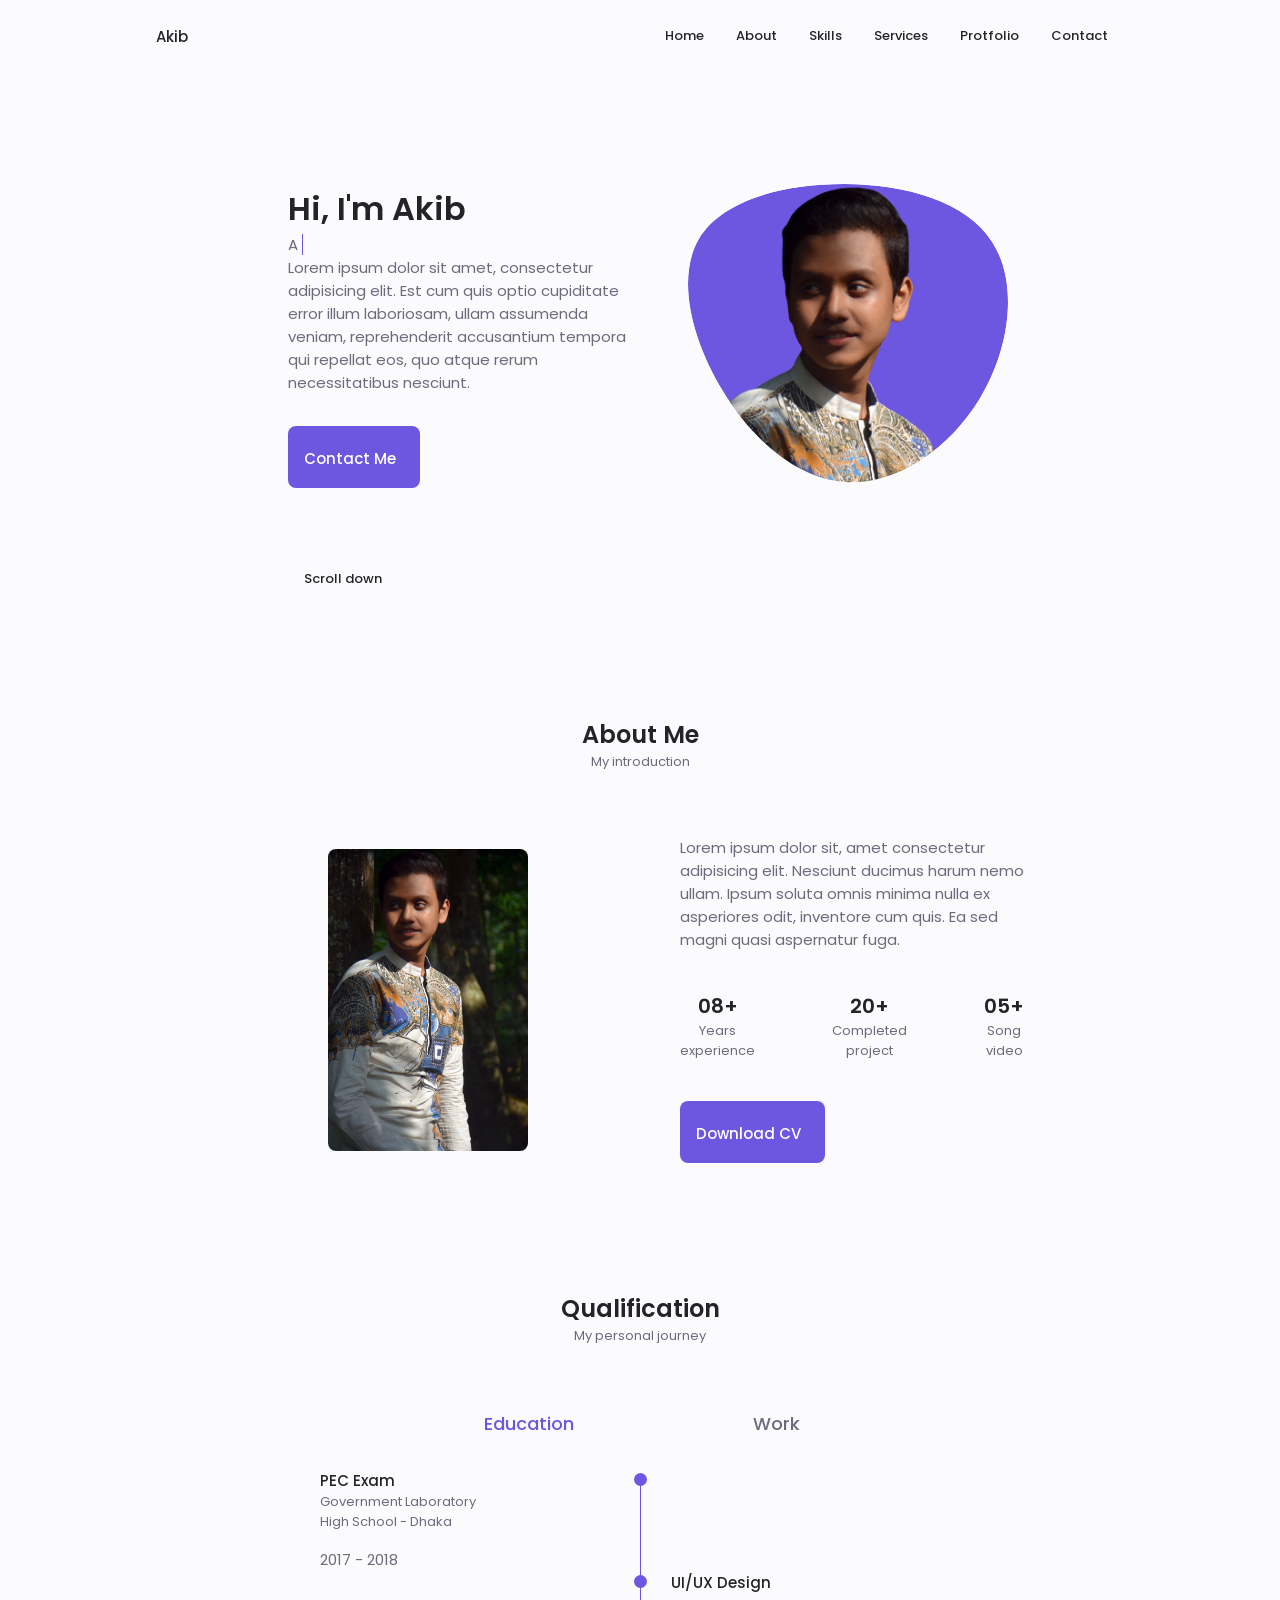
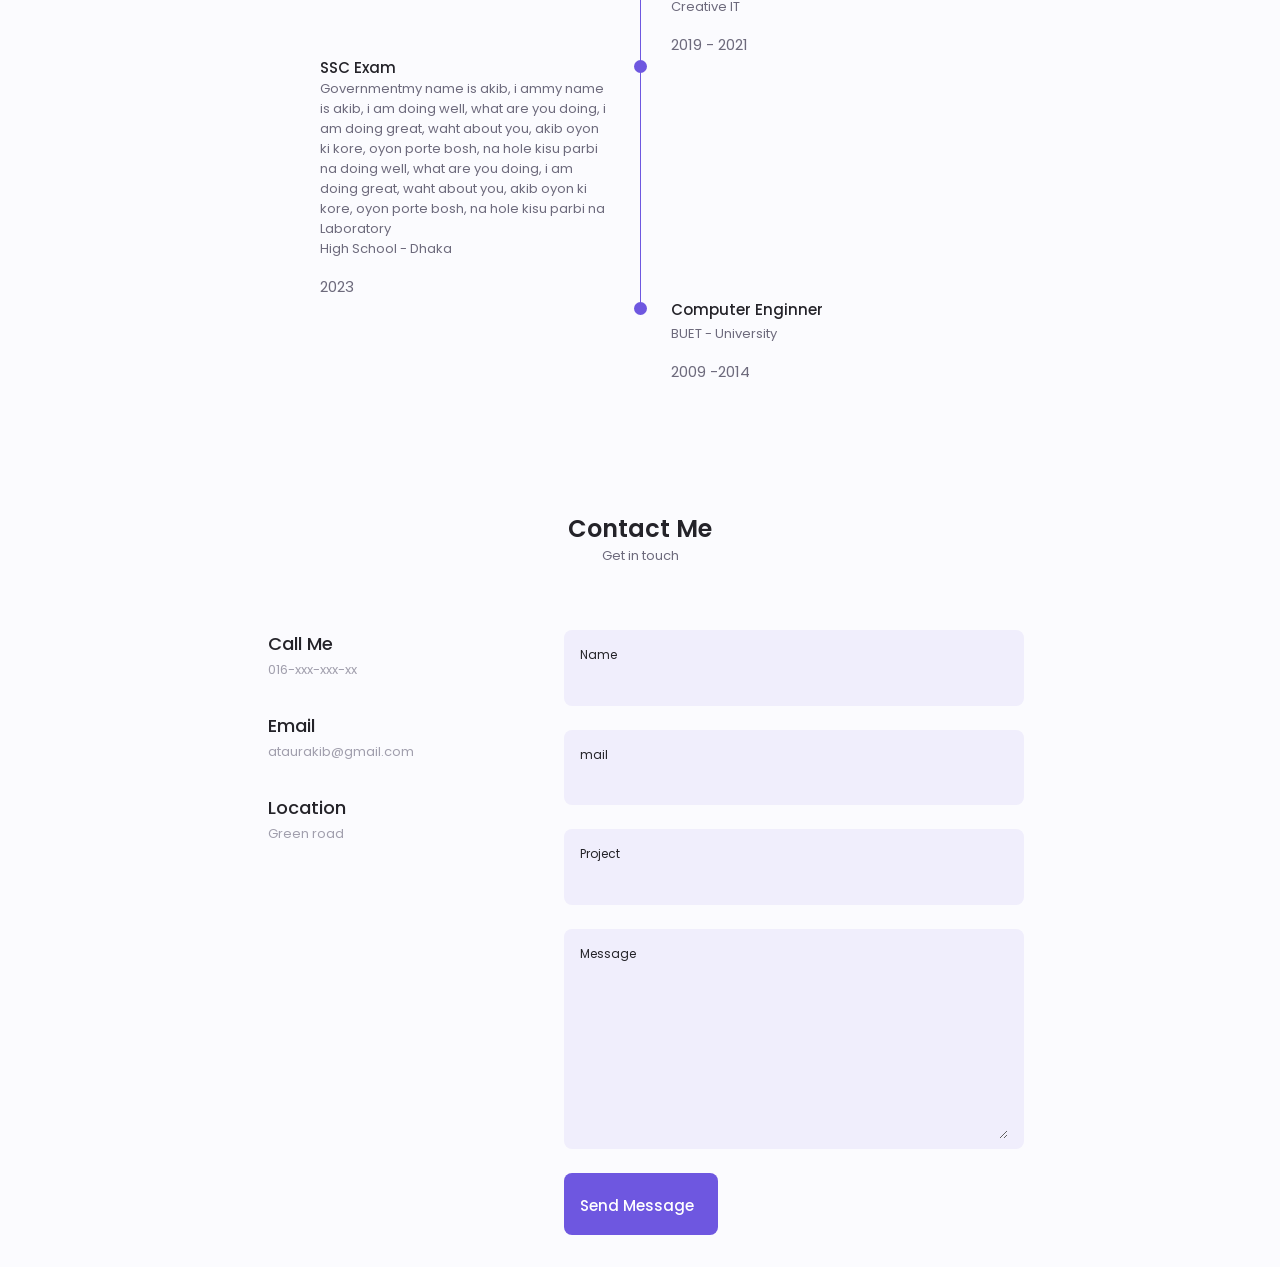
==== commit 320e4d36: "Update index.html" ====
--- a/index.html
+++ b/index.html
@@ -2,6 +2,7 @@
 <html>
    <head>
       <meta charset="UTF-8">
+      <meta name="description" content="my name is akib, i am doing well, what are you doing, i am doing great, waht about you, akib oyon ki kore, oyon porte bosh, na hole kisu parbi na">
       <meta name="viewport" content="width=device-width, initial-scale=1">
       <link rel="stylesheet" href="style.css">
       <!--==================== UNICONS ====================-->
@@ -10,7 +11,7 @@
       <link rel="stylesheet" href="">
       <!--==================== CSS ====================-->
       <link rel="stylesheet" href="">
-      <title>Ataur Rahman Akib</title>
+      <title>Responsive Portfolio Website</title>
    </head>
    <body>
       <!--==================== HEADER ====================-->
@@ -202,7 +203,7 @@
                                   <div class="qualification__data">
                                     <div>
                                        <h3 class="qualification__title">SSC Exam</h3>
-                                       <span class="qualification__subtitle">Government Laboratory <br> High School - Dhaka</span>
+                                       <span class="qualification__subtitle">Governmentmy name is akib, i ammy name is akib, i am doing well, what are you doing, i am doing great, waht about you, akib oyon ki kore, oyon porte bosh, na hole kisu parbi na doing well, what are you doing, i am doing great, waht about you, akib oyon ki kore, oyon porte bosh, na hole kisu parbi na Laboratory <br> High School - Dhaka</span>
                                        <div class="qualification__celander">
                                           <i class="uil uil-calender"></i>
                                           2023
@@ -240,7 +241,7 @@
                      <div class="qualification__data">
                         <div>
                            <h3 class="qualification__title">Computer Enginner</h3>
-                           <span class="qualification__subtitle">BUET - University</span>
+                           <span class="qualification__subtitle">BUETmy name is akib, i am doing well, what are you doing, i am doing great, waht about you, akib oyon ki kore, oyon porte bosh, na hole kisu parbi na - University</span>
                            <div class="qualification__celander">
                               <i class="uil uil-calender"></i>
                               2009 -2014
@@ -260,7 +261,7 @@
                   </div>
                      <div>
                         <h3 class="qualification__title">Computer Enginner</h3>
-                        <span class="qualification__subtitle">BUET - University</span>
+                        <span class="qualification__subtitle">BUET -my name is akib, i am doing well, what are you doing, i am doing great, waht about you, akib oyon ki kore, oyon porte bosh, na hole kisu parbi na University</span>
                         <div class="qualification__celander">
                            <i class="uil uil-calender"></i>
                            2009 -2014
@@ -272,7 +273,7 @@
                 <div class="qualification__data">
                   <div>
                      <h3 class="qualification__title">Computer Enginner</h3>
-                     <span class="qualification__subtitle">BUET - University</span>
+                     <span class="qualification__subtitle">BUETmy name is akib, i am doing well, what are you doing, i am doing great, waht about you, akib oyon ki kore, oyon porte bosh, na hole kisu parbi na - University</span>
                      <div class="qualification__celander">
                         <i class="uil uil-calender"></i>
                         2009 -2014
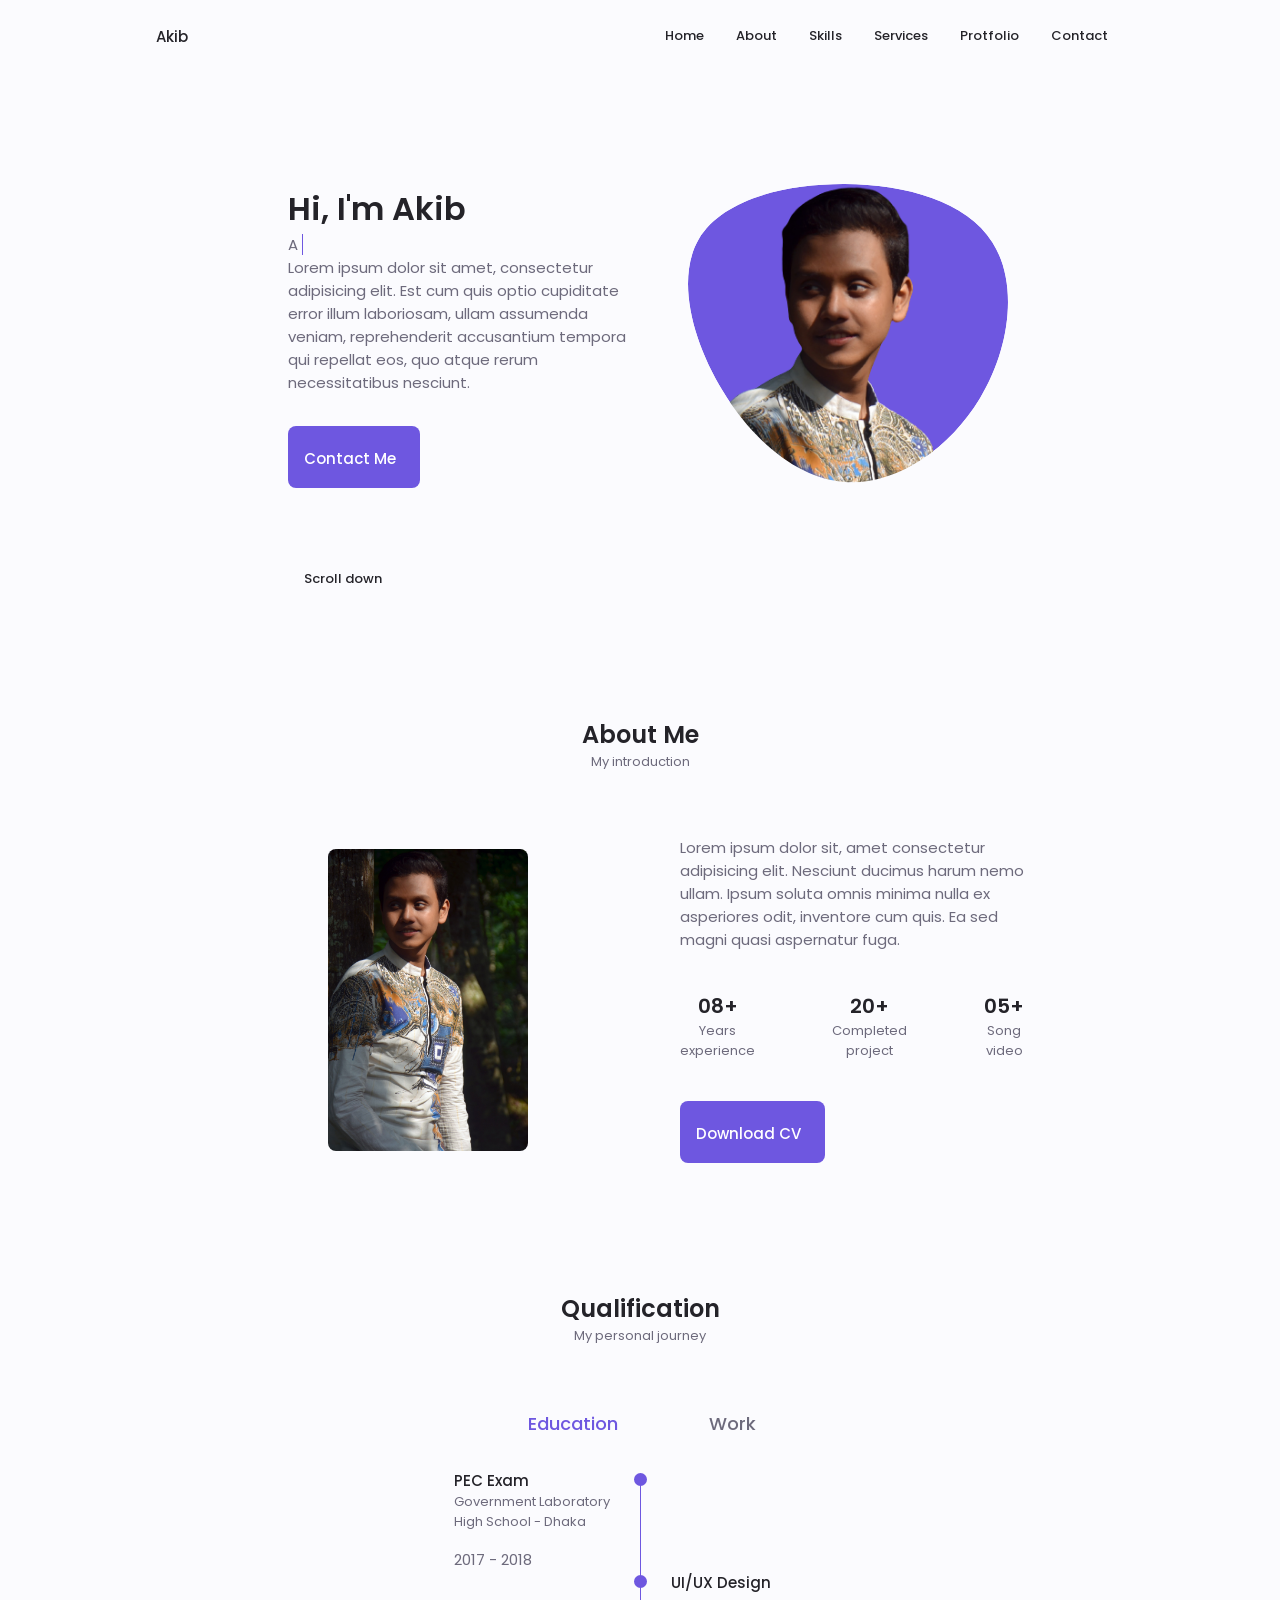
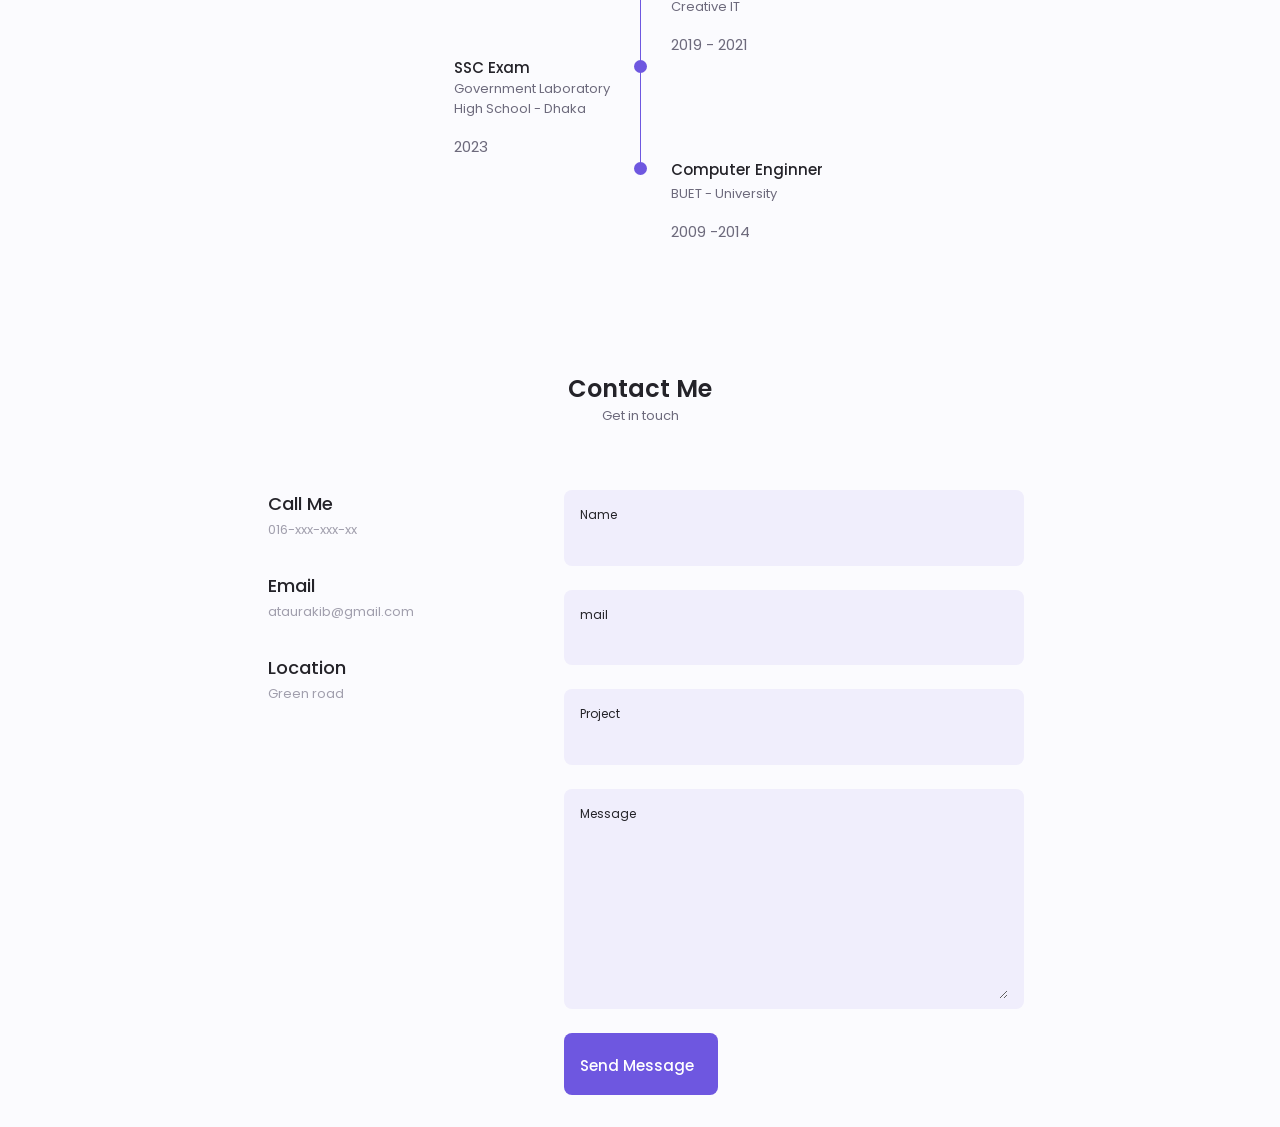
==== commit 71e39c49: "Update index.html" ====
--- a/index.html
+++ b/index.html
@@ -2,7 +2,6 @@
 <html>
    <head>
       <meta charset="UTF-8">
-      <meta name="description" content="my name is akib, i am doing well, what are you doing, i am doing great, waht about you, akib oyon ki kore, oyon porte bosh, na hole kisu parbi na">
       <meta name="viewport" content="width=device-width, initial-scale=1">
       <link rel="stylesheet" href="style.css">
       <!--==================== UNICONS ====================-->
@@ -11,7 +10,7 @@
       <link rel="stylesheet" href="">
       <!--==================== CSS ====================-->
       <link rel="stylesheet" href="">
-      <title>Responsive Portfolio Website</title>
+      <title>Ataur Rahman Akib</title>
    </head>
    <body>
       <!--==================== HEADER ====================-->
@@ -203,7 +202,7 @@
                                   <div class="qualification__data">
                                     <div>
                                        <h3 class="qualification__title">SSC Exam</h3>
-                                       <span class="qualification__subtitle">Governmentmy name is akib, i ammy name is akib, i am doing well, what are you doing, i am doing great, waht about you, akib oyon ki kore, oyon porte bosh, na hole kisu parbi na doing well, what are you doing, i am doing great, waht about you, akib oyon ki kore, oyon porte bosh, na hole kisu parbi na Laboratory <br> High School - Dhaka</span>
+                                       <span class="qualification__subtitle">Government Laboratory <br> High School - Dhaka</span>
                                        <div class="qualification__celander">
                                           <i class="uil uil-calender"></i>
                                           2023
@@ -241,7 +240,7 @@
                      <div class="qualification__data">
                         <div>
                            <h3 class="qualification__title">Computer Enginner</h3>
-                           <span class="qualification__subtitle">BUETmy name is akib, i am doing well, what are you doing, i am doing great, waht about you, akib oyon ki kore, oyon porte bosh, na hole kisu parbi na - University</span>
+                           <span class="qualification__subtitle">BUET - University</span>
                            <div class="qualification__celander">
                               <i class="uil uil-calender"></i>
                               2009 -2014
@@ -261,7 +260,7 @@
                   </div>
                      <div>
                         <h3 class="qualification__title">Computer Enginner</h3>
-                        <span class="qualification__subtitle">BUET -my name is akib, i am doing well, what are you doing, i am doing great, waht about you, akib oyon ki kore, oyon porte bosh, na hole kisu parbi na University</span>
+                        <span class="qualification__subtitle">BUET - University</span>
                         <div class="qualification__celander">
                            <i class="uil uil-calender"></i>
                            2009 -2014
@@ -273,7 +272,7 @@
                 <div class="qualification__data">
                   <div>
                      <h3 class="qualification__title">Computer Enginner</h3>
-                     <span class="qualification__subtitle">BUETmy name is akib, i am doing well, what are you doing, i am doing great, waht about you, akib oyon ki kore, oyon porte bosh, na hole kisu parbi na - University</span>
+                     <span class="qualification__subtitle">BUET - University</span>
                      <div class="qualification__celander">
                         <i class="uil uil-calender"></i>
                         2009 -2014
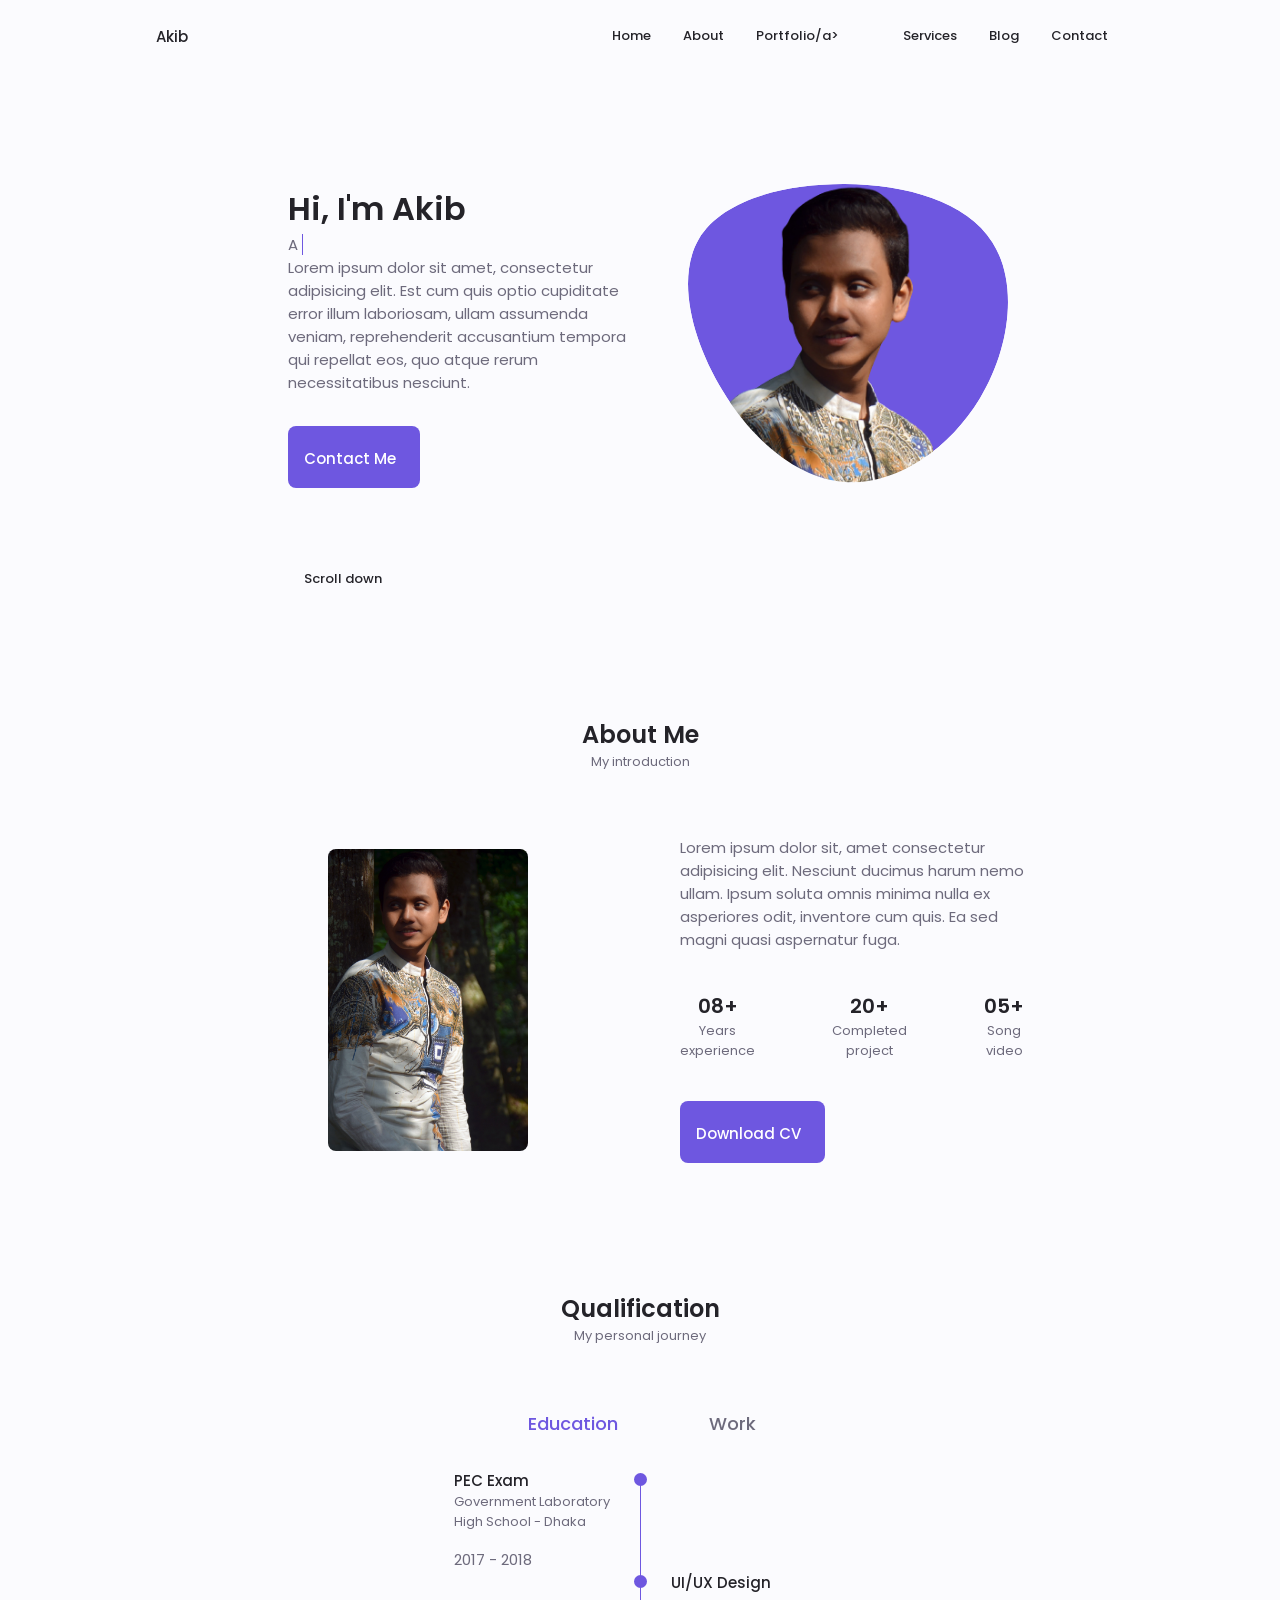
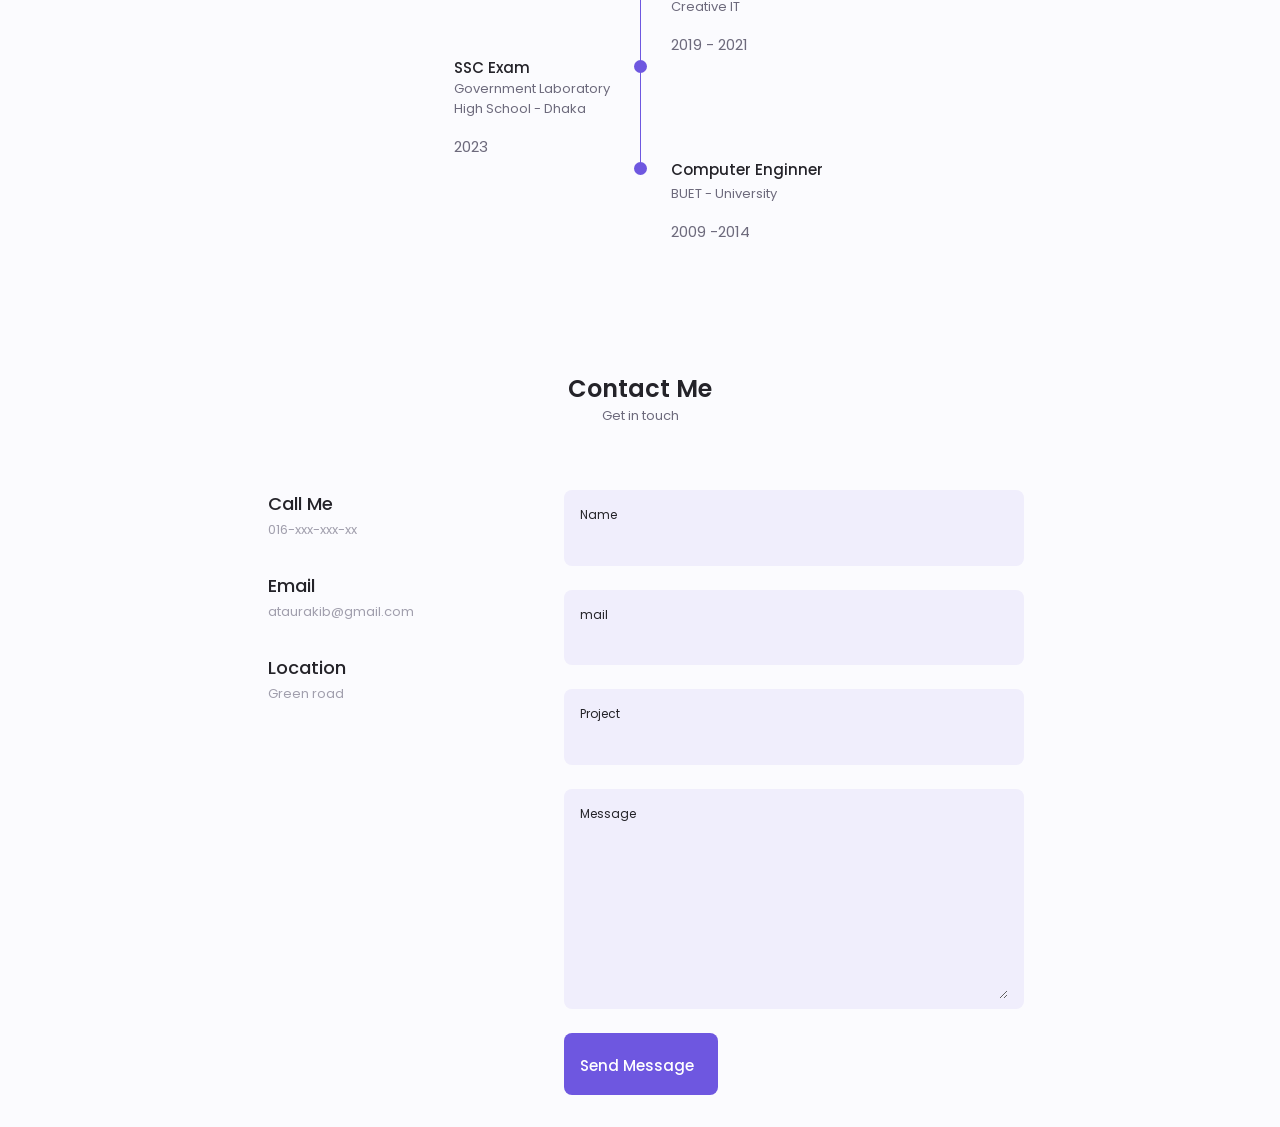
==== commit 58836ceb: "menue updated" ====
--- a/index.html
+++ b/index.html
@@ -10,7 +10,7 @@
       <link rel="stylesheet" href="">
       <!--==================== CSS ====================-->
       <link rel="stylesheet" href="">
-      <title>Ataur Rahman Akib</title>
+      <title>Responsive Portfolio Website</title>
    </head>
    <body>
       <!--==================== HEADER ====================-->
@@ -26,13 +26,13 @@
                      <a href="#about" class="nav__link" id="link-close"><i class="uil uil-user nav__icon"></i>About</a>
                   </li>
                   <li class="nav__item">
-                     <a href="#skills" class="nav__link" id="link-close"><i class="uil uil-file-alt nav__icon"></i>Skills</a>
+                     <a href="#skills" class="nav__link" id="link-close"><i class="uil uil-file-alt nav__icon"></i>Portfolio/a>
                   </li>
                   <li class="nav__item">
                      <a href="#services" class="nav__link" id="link-close"><i class="uil uil-briefcase-alt nav__icon"></i>Services</a>
                   </li>
                   <li class="nav__item">
-                     <a href="#portfolio" class="nav__link" id="link-close"><i class="uil uil-scenery nav__icon"></i>Protfolio</a>
+                     <a href="#portfolio" class="nav__link" id="link-close"><i class="uil uil-scenery nav__icon"></i>Blog</a>
                   </li>
                   <li class="nav__item">
                      <a href="#contact" class="nav__link" id="link-close"><i class="uil uil-message nav__icon"></i>Contact</a>
--- a/style.css
+++ b/style.css
@@ -635,5737 +635,4 @@
   .contact__input {
     grid-template-columns: repeat(2, 1fr);
   }
-}/*# sourceMappingURL=style.css.map *//*==================== GOOGLE FONTS ====================*/
-@import url("https://fonts.googleapis.com/css2?family=Poppins:wght@400;500;600&display=swap");
-/*==================== VARIABLES CSS ====================*/
-/*========== Colors ==========*/
-/* Change favorite color */
-/*Purple 250 - Green 142 - Blue 230 - Pink 340*/
-/* HSL color mode */
-/*========== Font and typography ==========*/
-/* .5rem = 8px, 1rem = 16px, 1.5rem = 24px ... */
-/*========== Font weight ==========*/
-/*========== Margenes Bottom ==========*/
-/* .25rem = 4px, .5rem = 8px, .75rem = 12px ... */
-/*========== z index ==========*/
-/* Font size for large devices */
-/*========== Variables Dark theme ==========*/
-/*========== Button Dark/Light ==========*/
-/*==================== BASE ====================*/
-* {
-  box-sizing: border-box;
-  padding: 0;
-  margin: 0;
-  -webkit-tap-highlight-color: transparent;
-}
-
-html {
-  scroll-behavior: smooth;
-}
-
-body {
-  margin: 0 0 3rem 0;
-  font-family: "Poppins", sans-serif;
-  font-size: 0.938rem;
-  background-color: hsl(250deg, 60%, 99%);
-  color: hsl(250deg, 8%, 45%);
-}
-
-h1,
-h2,
-h3,
-h4 {
-  color: hsl(250deg, 8%, 15%);
-  font-weight: 600;
-}
-
-ul {
-  list-style: none;
-}
-
-a {
-  text-decoration: none;
-}
-
-img {
-  max-width: 100%;
-  height: auto;
-}
-
-/*==================== REUSABLE CSS CLASSES ====================*/
-.section {
-  padding: 2rem 0 4rem;
-}
-
-.section__title {
-  font-size: 1.5rem;
-  color: hsl(250deg, 8%, 15%);
-}
-
-.section__subtitle {
-  display: block;
-  font-size: 0.813rem;
-  margin-bottom: 3rem;
-}
-
-.containers .text {
-  position: relative;
-}
-.containers .sec-text:before {
-  content: "";
-  position: absolute;
-  top: 0;
-  left: 0;
-  width: 100%;
-  height: 100%;
-  background-color: hsl(250deg, 60%, 99%);
-  border-left: 1px solid hsl(250deg, 69%, 61%);
-  -webkit-animation: animate 4s ease infinite;
-          animation: animate 4s ease infinite;
-}
-
-@-webkit-keyframes animate {
-  40%, 60% {
-    left: 101%;
-  }
-  100% {
-    left: 0%;
-  }
-}
-
-@keyframes animate {
-  40%, 60% {
-    left: 101%;
-  }
-  100% {
-    left: 0%;
-  }
-}
-.section__title,
-.section__subtitle {
-  text-align: center;
-}
-
-/*==================== LAYOUT ====================*/
-.container {
-  max-width: 768px;
-  margin-left: 1.5rem;
-  margin-right: 1.5rem;
-}
-
-.grid {
-  display: grid;
-  gap: 1.5rem;
-}
-
-.header {
-  width: 100%;
-  position: fixed;
-  bottom: 0;
-  left: 0;
-  z-index: 100;
-  background-color: hsl(250deg, 60%, 99%);
-}
-
-/*==================== NAV ====================*/
-.nav {
-  max-width: 968px;
-  height: 3rem;
-  display: flex;
-  justify-content: space-between;
-  align-items: center;
-}
-
-.nav__logo,
-.nav__toggle {
-  color: hsl(250deg, 8%, 15%);
-  font-weight: 500;
-}
-
-.nav__logo:hover {
-  color: hsl(250deg, 69%, 61%);
-}
-
-.nav__toggle {
-  font-size: 1.1rem;
-  cursor: pointer;
-}
-
-.nav__toggle:hover {
-  color: hsl(250deg, 69%, 61%);
-}
-
-@media screen and (max-width: 767px) {
-  .nav__menu {
-    position: fixed;
-    bottom: -100%;
-    left: 0;
-    width: 100%;
-    background-color: hsl(250deg, 60%, 99%);
-    padding: 2rem 1.5rem 4rem;
-    box-shadow: 0px -2px 4px rgba(0, 0, 0, 0.1);
-    border-radius: 1.5rem 1.5rem 0 0;
-    transition: 0.3s;
-  }
-}
-.nav__list {
-  grid-template-columns: repeat(3, 1fr);
-  gap: 2em;
-}
-
-.nav__link {
-  display: flex;
-  flex-direction: column;
-  align-items: center;
-  font-size: 0.813rem;
-  color: hsl(250deg, 8%, 15%);
-  font-weight: 500;
-}
-.nav__link:hover {
-  color: hsl(250deg, 69%, 61%);
-}
-.nav__link .nav__icon {
-  font-size: 1.2rem;
-}
-
-.nav__close {
-  position: absolute;
-  right: 1.3rem;
-  bottom: 0.5rem;
-  font-size: 1.5rem;
-  cursor: pointer;
-  color: hsl(250deg, 69%, 61%);
-}
-.nav__close:hover {
-  color: hsl(250deg, 57%, 53%);
-}
-
-/* show menu */
-.show-menu {
-  bottom: 0;
-}
-
-/* Active link */
-/* Change background header */
-/*==================== HOME ====================*/
-.home__container {
-  gap: 1rem;
-}
-
-.home__content {
-  grid-template-columns: 0.5fr 3fr;
-  align-items: center;
-}
-
-.home__social {
-  display: grid;
-  grid-template-columns: -webkit-max-content;
-  grid-template-columns: max-content;
-  row-gap: 1rem;
-}
-
-.home__social-icon {
-  font-size: 1.25rem;
-  color: hsl(250deg, 69%, 61%);
-}
-.home__social-icon:hover {
-  color: hsl(250deg, 57%, 53%);
-}
-
-.home__blod {
-  width: 200px;
-  fill: hsl(250deg, 69%, 61%);
-}
-
-.home__img {
-  width: 231px;
-}
-
-.home__data {
-  grid-column: 1/3;
-}
-
-.home__title {
-  font-size: 2rem;
-}
-
-.home__subtitle {
-  font-size: 1.125rem;
-  color: hsl(250deg, 8%, 45%);
-  font-weight: 500;
-  margin-bottom: 0.75rem;
-}
-
-.home__description {
-  margin-bottom: 2rem;
-}
-
-.home__scroll {
-  display: none;
-}
-
-.home__scroll-button {
-  color: hsl(250deg, 69%, 61%);
-  transition: 0.3s;
-}
-.home__scroll-button:hover {
-  transform: translateY(0.25rem);
-}
-
-.home__scroll-mouse {
-  font-size: 2rem;
-}
-
-.home__scroll-name {
-  font-size: 0.813rem;
-  color: hsl(250deg, 8%, 15%);
-  font-weight: 500;
-  margin-right: 0.25rem;
-}
-
-.home__scroll-arrow {
-  font-size: 1.25rem;
-}
-
-/*==================== BUTTONS ====================*/
-.button {
-  display: inline-block;
-  background-color: hsl(250deg, 69%, 61%);
-  color: #fff;
-  padding: 1rem;
-  border-radius: 0.5rem;
-  font-weight: 500;
-}
-.button:hover {
-  background-color: hsl(250deg, 57%, 53%);
-}
-
-.button__icon {
-  font-size: 1.25rem;
-  margin-left: 0.5rem;
-  transition: 0.3s;
-}
-
-.button--flex {
-  display: flex;
-  align-items: center;
-}
-
-/*==================== ABOUT ====================*/
-.about__img {
-  width: 200px;
-  border-radius: 0.5rem;
-  justify-self: center;
-  align-self: center;
-}
-
-.about__description {
-  text-align: center;
-  margin-bottom: 2.5rem;
-}
-
-.about__info {
-  display: flex;
-  justify-content: space-evenly;
-  margin-bottom: 2.5rem;
-}
-
-.about__info-title {
-  font-size: 1.25rem;
-  font-weight: 600;
-  color: hsl(250deg, 8%, 15%);
-}
-
-.about__info-name {
-  font-size: 0.813rem;
-}
-
-.about__info-title,
-.about__info-name {
-  display: block;
-  text-align: center;
-}
-
-.about__buttons {
-  display: flex;
-  justify-content: center;
-}
-
-/*==================== SKILLS ====================*/
-/*==================== QUALIFICATION ====================*/
-.qualification__tabs {
-  display: flex;
-  justify-content: space-evenly;
-  margin-bottom: 2rem;
-}
-
-.qualification__button {
-  font-size: 1.125rem;
-  font-weight: 500;
-  cursor: pointer;
-}
-.qualification__button:hover {
-  color: hsl(250deg, 69%, 61%);
-}
-
-.qualification__icon {
-  font-size: 1.8rem;
-  margin-right: 0.25rem;
-}
-
-.qualification__data {
-  display: grid;
-  grid-template-columns: 1fr -webkit-max-content 1fr;
-  grid-template-columns: 1fr max-content 1fr;
-  -moz-column-gap: 1.5rem;
-       column-gap: 1.5rem;
-}
-
-.qualification__title {
-  font-size: 0.938rem;
-  font-weight: 500;
-}
-
-.qualification__subtitle {
-  display: inline-block;
-  font-size: 0.813rem;
-  margin-bottom: 1rem;
-}
-
-.qualification__calender {
-  font-size: 0.75rem;
-  color: hsl(250deg, 8%, 65%);
-}
-
-.qualification__rounder {
-  display: inline-block;
-  width: 13px;
-  height: 13px;
-  background-color: hsl(250deg, 69%, 61%);
-  border-radius: 50%;
-}
-
-.qualification__line {
-  display: block;
-  width: 1px;
-  height: 100%;
-  background-color: hsl(250deg, 69%, 61%);
-  transform: translate(6px, -7px);
-}
-
-.qualification [data-content] {
-  display: none;
-}
-
-.qualification__active[data-content] {
-  display: block;
-}
-
-.qualification__button.qualification__active {
-  color: hsl(250deg, 69%, 61%);
-}
-
-/*==================== SERVICES ====================*/
-/* Active Modal */
-/*==================== PORTFOLIO ====================*/
-/*==================== PROJECT IN MIND ====================*/
-/*==================== TESTIMONIAL ====================*/
-/*==================== CONTACT ME ====================*/
-.contact__container {
-  row-gap: 3rem;
-}
-
-.contact__information {
-  display: flex;
-  margin-bottom: 2rem;
-}
-
-.contact__icon {
-  font-size: 2rem;
-  color: hsl(250deg, 69%, 61%);
-  margin-right: 0.75rem;
-}
-
-.contact__title {
-  font-size: 1.125rem;
-  font-weight: 500;
-}
-
-.contact__subtitle {
-  font-size: 0.813rem;
-  color: hsl(250deg, 8%, 65%);
-}
-
-.contact__content {
-  background-color: hsl(250deg, 70%, 96%);
-  border-radius: 0.5rem;
-  padding: 0.75rem 1rem 0.25rem;
-}
-
-.contact__label {
-  font-size: 0.75rem;
-  color: hsl(250deg, 8%, 15%);
-}
-
-.contact__input {
-  width: 100%;
-  background-color: hsl(250deg, 70%, 96%);
-  color: hsl(250deg, 8%, 45%);
-  font-family: "Poppins", sans-serif;
-  font-size: 0.938rem;
-  border: none;
-  outline: none;
-  padding: 0.35rem 0.5rem 0.5rem 0;
-}
-
-/*==================== FOOTER ====================*/
-/*========== SCROLL UP ==========*/
-/* Show scroll */
-/*========== SCROLL BAR ==========*/
-/*==================== MEDIA QUERIES ====================*/
-/* For small devices */
-@media screen and (max-width: 350px) {
-  .container {
-    margin-left: 1rem;
-    margin-right: 1rem;
-  }
-  .nav__menu {
-    padding: 2rem 0.25rem 4rem;
-  }
-  .nav__list {
-    -moz-column-gap: 0;
-         column-gap: 0;
-  }
-  .home__content {
-    grid-template-columns: 0.25fr 3fr;
-  }
-  .home__bold {
-    width: 180px;
-  }
-  .skills__title {
-    font-size: 0.938rem;
-  }
-  .qualification__data {
-    gap: 0.5rem;
-  }
-}
-/* For medium devices */
-@media screen and (min-width: 568px) {
-  .home__content {
-    grid-template-columns: -webkit-max-content 1fr 1fr;
-    grid-template-columns: max-content 1fr 1fr;
-  }
-  .home__data {
-    grid-column: initial;
-  }
-  .image {
-    order: 1;
-    justify-self: center;
-  }
-  .about__container {
-    grid-template-columns: repeat(2, 1fr);
-  }
-  .contact__container {
-    grid-template-columns: repeat(2, 1fr);
-  }
-  .qualification {
-    display: grid;
-    grid-template-columns: 0.6fr;
-    justify-content: center;
-  }
-}
-/* For large devices */
-@media screen and (min-width: 768px) {
-  .container {
-    margin-left: auto;
-    margin-right: auto;
-  }
-  body {
-    margin: 0;
-  }
-  .section {
-    padding: 6rem 0 2rem;
-  }
-  .section .section__subtitle {
-    margin-bottom: 4rem;
-  }
-  .header {
-    top: 0;
-    bottom: initial;
-  }
-  .header,
-.main {
-    padding: 0 1rem;
-  }
-  .nav {
-    height: 4.5rem;
-    -moz-column-gap: 1rem;
-         column-gap: 1rem;
-  }
-  .nav__icon,
-.nav__close,
-.nav__toggle {
-    display: none;
-  }
-  .nav__list {
-    display: flex;
-    -moz-column-gap: 2rem;
-         column-gap: 2rem;
-  }
-  .nav__menu {
-    margin-left: auto;
-  }
-  .home__container {
-    row-gap: 5rem;
-  }
-  .home__content {
-    padding-top: 5.5rem;
-    -moz-column-gap: 2rem;
-         column-gap: 2rem;
-  }
-  .home__blod {
-    width: 270px;
-  }
-  .home__scroll {
-    display: block;
-  }
-  .home__scroll-button {
-    margin-left: 3rem;
-  }
-  .about__container {
-    -moz-column-gap: 5rem;
-         column-gap: 5rem;
-  }
-  .about__img {
-    width: 200px;
-  }
-  .about__description {
-    text-align: initial;
-  }
-  .about__info {
-    justify-content: space-between;
-  }
-  .about__buttons {
-    justify-content: initial;
-  }
-  .qualification__button {
-    margin: 0 1rem;
-  }
-  .qualification {
-    grid-template-columns: 0.5fr;
-  }
-}
-@media screen and (min-width: 1024px) {
-  .header,
-.main {
-    padding: 0;
-  }
-  .home__blod {
-    width: 320px;
-  }
-  .home__social {
-    margin-left: -194px;
-  }
-  .contact__form {
-    width: 460px;
-  }
-  .contact__input {
-    grid-template-columns: repeat(2, 1fr);
-  }
-}/*# sourceMappingURL=style.css.map *//*==================== GOOGLE FONTS ====================*/
-@import url("https://fonts.googleapis.com/css2?family=Poppins:wght@400;500;600&display=swap");
-/*==================== VARIABLES CSS ====================*/
-/*========== Colors ==========*/
-/* Change favorite color */
-/*Purple 250 - Green 142 - Blue 230 - Pink 340*/
-/* HSL color mode */
-/*========== Font and typography ==========*/
-/* .5rem = 8px, 1rem = 16px, 1.5rem = 24px ... */
-/*========== Font weight ==========*/
-/*========== Margenes Bottom ==========*/
-/* .25rem = 4px, .5rem = 8px, .75rem = 12px ... */
-/*========== z index ==========*/
-/* Font size for large devices */
-/*========== Variables Dark theme ==========*/
-/*========== Button Dark/Light ==========*/
-/*==================== BASE ====================*/
-* {
-  box-sizing: border-box;
-  padding: 0;
-  margin: 0;
-  -webkit-tap-highlight-color: transparent;
-}
-
-html {
-  scroll-behavior: smooth;
-}
-
-body {
-  margin: 0 0 3rem 0;
-  font-family: "Poppins", sans-serif;
-  font-size: 0.938rem;
-  background-color: hsl(250deg, 60%, 99%);
-  color: hsl(250deg, 8%, 45%);
-}
-
-h1,
-h2,
-h3,
-h4 {
-  color: hsl(250deg, 8%, 15%);
-  font-weight: 600;
-}
-
-ul {
-  list-style: none;
-}
-
-a {
-  text-decoration: none;
-}
-
-img {
-  max-width: 100%;
-  height: auto;
-}
-
-/*==================== REUSABLE CSS CLASSES ====================*/
-.section {
-  padding: 2rem 0 4rem;
-}
-
-.section__title {
-  font-size: 1.5rem;
-  color: hsl(250deg, 8%, 15%);
-}
-
-.section__subtitle {
-  display: block;
-  font-size: 0.813rem;
-  margin-bottom: 3rem;
-}
-
-.containers .text {
-  position: relative;
-}
-.containers .sec-text:before {
-  content: "";
-  position: absolute;
-  top: 0;
-  left: 0;
-  width: 100%;
-  height: 100%;
-  background-color: hsl(250deg, 60%, 99%);
-  border-left: 1px solid hsl(250deg, 69%, 61%);
-  -webkit-animation: animate 4s ease infinite;
-          animation: animate 4s ease infinite;
-}
-
-@-webkit-keyframes animate {
-  40%, 60% {
-    left: 101%;
-  }
-  100% {
-    left: 0%;
-  }
-}
-
-@keyframes animate {
-  40%, 60% {
-    left: 101%;
-  }
-  100% {
-    left: 0%;
-  }
-}
-.section__title,
-.section__subtitle {
-  text-align: center;
-}
-
-/*==================== LAYOUT ====================*/
-.container {
-  max-width: 768px;
-  margin-left: 1.5rem;
-  margin-right: 1.5rem;
-}
-
-.grid {
-  display: grid;
-  gap: 1.5rem;
-}
-
-.header {
-  width: 100%;
-  position: fixed;
-  bottom: 0;
-  left: 0;
-  z-index: 100;
-  background-color: hsl(250deg, 60%, 99%);
-}
-
-/*==================== NAV ====================*/
-.nav {
-  max-width: 968px;
-  height: 3rem;
-  display: flex;
-  justify-content: space-between;
-  align-items: center;
-}
-
-.nav__logo,
-.nav__toggle {
-  color: hsl(250deg, 8%, 15%);
-  font-weight: 500;
-}
-
-.nav__logo:hover {
-  color: hsl(250deg, 69%, 61%);
-}
-
-.nav__toggle {
-  font-size: 1.1rem;
-  cursor: pointer;
-}
-
-.nav__toggle:hover {
-  color: hsl(250deg, 69%, 61%);
-}
-
-@media screen and (max-width: 767px) {
-  .nav__menu {
-    position: fixed;
-    bottom: -100%;
-    left: 0;
-    width: 100%;
-    background-color: hsl(250deg, 60%, 99%);
-    padding: 2rem 1.5rem 4rem;
-    box-shadow: 0px -2px 4px rgba(0, 0, 0, 0.1);
-    border-radius: 1.5rem 1.5rem 0 0;
-    transition: 0.3s;
-  }
-}
-.nav__list {
-  grid-template-columns: repeat(3, 1fr);
-  gap: 2em;
-}
-
-.nav__link {
-  display: flex;
-  flex-direction: column;
-  align-items: center;
-  font-size: 0.813rem;
-  color: hsl(250deg, 8%, 15%);
-  font-weight: 500;
-}
-.nav__link:hover {
-  color: hsl(250deg, 69%, 61%);
-}
-.nav__link .nav__icon {
-  font-size: 1.2rem;
-}
-
-.nav__close {
-  position: absolute;
-  right: 1.3rem;
-  bottom: 0.5rem;
-  font-size: 1.5rem;
-  cursor: pointer;
-  color: hsl(250deg, 69%, 61%);
-}
-.nav__close:hover {
-  color: hsl(250deg, 57%, 53%);
-}
-
-/* show menu */
-.show-menu {
-  bottom: 0;
-}
-
-/* Active link */
-/* Change background header */
-/*==================== HOME ====================*/
-.home__container {
-  gap: 1rem;
-}
-
-.home__content {
-  grid-template-columns: 0.5fr 3fr;
-  align-items: center;
-}
-
-.home__social {
-  display: grid;
-  grid-template-columns: -webkit-max-content;
-  grid-template-columns: max-content;
-  row-gap: 1rem;
-}
-
-.home__social-icon {
-  font-size: 1.25rem;
-  color: hsl(250deg, 69%, 61%);
-}
-.home__social-icon:hover {
-  color: hsl(250deg, 57%, 53%);
-}
-
-.home__blod {
-  width: 200px;
-  fill: hsl(250deg, 69%, 61%);
-}
-
-.home__img {
-  width: 231px;
-}
-
-.home__data {
-  grid-column: 1/3;
-}
-
-.home__title {
-  font-size: 2rem;
-}
-
-.home__subtitle {
-  font-size: 1.125rem;
-  color: hsl(250deg, 8%, 45%);
-  font-weight: 500;
-  margin-bottom: 0.75rem;
-}
-
-.home__description {
-  margin-bottom: 2rem;
-}
-
-.home__scroll {
-  display: none;
-}
-
-.home__scroll-button {
-  color: hsl(250deg, 69%, 61%);
-  transition: 0.3s;
-}
-.home__scroll-button:hover {
-  transform: translateY(0.25rem);
-}
-
-.home__scroll-mouse {
-  font-size: 2rem;
-}
-
-.home__scroll-name {
-  font-size: 0.813rem;
-  color: hsl(250deg, 8%, 15%);
-  font-weight: 500;
-  margin-right: 0.25rem;
-}
-
-.home__scroll-arrow {
-  font-size: 1.25rem;
-}
-
-/*==================== BUTTONS ====================*/
-.button {
-  display: inline-block;
-  background-color: hsl(250deg, 69%, 61%);
-  color: #fff;
-  padding: 1rem;
-  border-radius: 0.5rem;
-  font-weight: 500;
-}
-.button:hover {
-  background-color: hsl(250deg, 57%, 53%);
-}
-
-.button__icon {
-  font-size: 1.25rem;
-  margin-left: 0.5rem;
-  transition: 0.3s;
-}
-
-.button--flex {
-  display: flex;
-  align-items: center;
-}
-
-/*==================== ABOUT ====================*/
-.about__img {
-  width: 200px;
-  border-radius: 0.5rem;
-  justify-self: center;
-  align-self: center;
-}
-
-.about__description {
-  text-align: center;
-  margin-bottom: 2.5rem;
-}
-
-.about__info {
-  display: flex;
-  justify-content: space-evenly;
-  margin-bottom: 2.5rem;
-}
-
-.about__info-title {
-  font-size: 1.25rem;
-  font-weight: 600;
-  color: hsl(250deg, 8%, 15%);
-}
-
-.about__info-name {
-  font-size: 0.813rem;
-}
-
-.about__info-title,
-.about__info-name {
-  display: block;
-  text-align: center;
-}
-
-.about__buttons {
-  display: flex;
-  justify-content: center;
-}
-
-/*==================== SKILLS ====================*/
-/*==================== QUALIFICATION ====================*/
-.qualification__tabs {
-  display: flex;
-  justify-content: space-evenly;
-  margin-bottom: 2rem;
-}
-
-.qualification__button {
-  font-size: 1.125rem;
-  font-weight: 500;
-  cursor: pointer;
-}
-.qualification__button:hover {
-  color: hsl(250deg, 69%, 61%);
-}
-
-.qualification__icon {
-  font-size: 1.8rem;
-  margin-right: 0.25rem;
-}
-
-.qualification__data {
-  display: grid;
-  grid-template-columns: 1fr -webkit-max-content 1fr;
-  grid-template-columns: 1fr max-content 1fr;
-  -moz-column-gap: 1.5rem;
-       column-gap: 1.5rem;
-}
-
-.qualification__title {
-  font-size: 0.938rem;
-  font-weight: 500;
-}
-
-.qualification__subtitle {
-  display: inline-block;
-  font-size: 0.813rem;
-  margin-bottom: 1rem;
-}
-
-.qualification__calender {
-  font-size: 0.75rem;
-  color: hsl(250deg, 8%, 65%);
-}
-
-.qualification__rounder {
-  display: inline-block;
-  width: 13px;
-  height: 13px;
-  background-color: hsl(250deg, 69%, 61%);
-  border-radius: 50%;
-}
-
-.qualification__line {
-  display: block;
-  width: 1px;
-  height: 100%;
-  background-color: hsl(250deg, 69%, 61%);
-  transform: translate(6px, -7px);
-}
-
-.qualification [data-content] {
-  display: none;
-}
-
-.qualification__active[data-content] {
-  display: block;
-}
-
-.qualification__button.qualification__active {
-  color: hsl(250deg, 69%, 61%);
-}
-
-/*==================== SERVICES ====================*/
-/* Active Modal */
-/*==================== PORTFOLIO ====================*/
-/*==================== PROJECT IN MIND ====================*/
-/*==================== TESTIMONIAL ====================*/
-/*==================== CONTACT ME ====================*/
-.contact__container {
-  row-gap: 3rem;
-}
-
-.contact__information {
-  display: flex;
-  margin-bottom: 2rem;
-}
-
-.contact__icon {
-  font-size: 2rem;
-  color: hsl(250deg, 69%, 61%);
-  margin-right: 0.75rem;
-}
-
-.contact__title {
-  font-size: 1.125rem;
-  font-weight: 500;
-}
-
-.contact__subtitle {
-  font-size: 0.813rem;
-  color: hsl(250deg, 8%, 65%);
-}
-
-.contact__content {
-  background-color: hsl(250deg, 70%, 96%);
-  border-radius: 0.5rem;
-  padding: 0.75rem 1rem 0.25rem;
-}
-
-.contact__label {
-  font-size: 0.75rem;
-  color: hsl(250deg, 8%, 15%);
-}
-
-.contact__input {
-  width: 100%;
-  background-color: hsl(250deg, 70%, 96%);
-  color: hsl(250deg, 8%, 45%);
-  font-family: "Poppins", sans-serif;
-  font-size: 0.938rem;
-  border: none;
-  outline: none;
-  padding: 0.35rem 0.5rem 0.5rem 0;
-}
-
-/*==================== FOOTER ====================*/
-/*========== SCROLL UP ==========*/
-/* Show scroll */
-/*========== SCROLL BAR ==========*/
-/*==================== MEDIA QUERIES ====================*/
-/* For small devices */
-@media screen and (max-width: 350px) {
-  .container {
-    margin-left: 1rem;
-    margin-right: 1rem;
-  }
-  .nav__menu {
-    padding: 2rem 0.25rem 4rem;
-  }
-  .nav__list {
-    -moz-column-gap: 0;
-         column-gap: 0;
-  }
-  .home__content {
-    grid-template-columns: 0.25fr 3fr;
-  }
-  .home__bold {
-    width: 180px;
-  }
-  .skills__title {
-    font-size: 0.938rem;
-  }
-  .qualification__data {
-    gap: 0.5rem;
-  }
-}
-/* For medium devices */
-@media screen and (min-width: 568px) {
-  .home__content {
-    grid-template-columns: -webkit-max-content 1fr 1fr;
-    grid-template-columns: max-content 1fr 1fr;
-  }
-  .home__data {
-    grid-column: initial;
-  }
-  .image {
-    order: 1;
-    justify-self: center;
-  }
-  .about__container {
-    grid-template-columns: repeat(2, 1fr);
-  }
-  .contact__container {
-    grid-template-columns: repeat(2, 1fr);
-  }
-  .qualification {
-    display: grid;
-    grid-template-columns: 0.6fr;
-    justify-content: center;
-  }
-}
-/* For large devices */
-@media screen and (min-width: 768px) {
-  .container {
-    margin-left: auto;
-    margin-right: auto;
-  }
-  body {
-    margin: 0;
-  }
-  .section {
-    padding: 6rem 0 2rem;
-  }
-  .section .section__subtitle {
-    margin-bottom: 4rem;
-  }
-  .header {
-    top: 0;
-    bottom: initial;
-  }
-  .header,
-.main {
-    padding: 0 1rem;
-  }
-  .nav {
-    height: 4.5rem;
-    -moz-column-gap: 1rem;
-         column-gap: 1rem;
-  }
-  .nav__icon,
-.nav__close,
-.nav__toggle {
-    display: none;
-  }
-  .nav__list {
-    display: flex;
-    -moz-column-gap: 2rem;
-         column-gap: 2rem;
-  }
-  .nav__menu {
-    margin-left: auto;
-  }
-  .home__container {
-    row-gap: 5rem;
-  }
-  .home__content {
-    padding-top: 5.5rem;
-    -moz-column-gap: 2rem;
-         column-gap: 2rem;
-  }
-  .home__blod {
-    width: 270px;
-  }
-  .home__scroll {
-    display: block;
-  }
-  .home__scroll-button {
-    margin-left: 3rem;
-  }
-  .about__container {
-    -moz-column-gap: 5rem;
-         column-gap: 5rem;
-  }
-  .about__img {
-    width: 200px;
-  }
-  .about__description {
-    text-align: initial;
-  }
-  .about__info {
-    justify-content: space-between;
-  }
-  .about__buttons {
-    justify-content: initial;
-  }
-  .qualification__button {
-    margin: 0 1rem;
-  }
-  .qualification {
-    grid-template-columns: 0.5fr;
-  }
-}
-@media screen and (min-width: 1024px) {
-  .header,
-.main {
-    padding: 0;
-  }
-  .home__blod {
-    width: 320px;
-  }
-  .home__social {
-    margin-left: -194px;
-  }
-  .contact__form {
-    width: 460px;
-  }
-  .contact__input {
-    grid-template-columns: repeat(2, 1fr);
-  }
-}/*# sourceMappingURL=style.css.map *//*==================== GOOGLE FONTS ====================*/
-@import url("https://fonts.googleapis.com/css2?family=Poppins:wght@400;500;600&display=swap");
-/*==================== VARIABLES CSS ====================*/
-/*========== Colors ==========*/
-/* Change favorite color */
-/*Purple 250 - Green 142 - Blue 230 - Pink 340*/
-/* HSL color mode */
-/*========== Font and typography ==========*/
-/* .5rem = 8px, 1rem = 16px, 1.5rem = 24px ... */
-/*========== Font weight ==========*/
-/*========== Margenes Bottom ==========*/
-/* .25rem = 4px, .5rem = 8px, .75rem = 12px ... */
-/*========== z index ==========*/
-/* Font size for large devices */
-/*========== Variables Dark theme ==========*/
-/*========== Button Dark/Light ==========*/
-/*==================== BASE ====================*/
-* {
-  box-sizing: border-box;
-  padding: 0;
-  margin: 0;
-  -webkit-tap-highlight-color: transparent;
-}
-
-html {
-  scroll-behavior: smooth;
-}
-
-body {
-  margin: 0 0 3rem 0;
-  font-family: "Poppins", sans-serif;
-  font-size: 0.938rem;
-  background-color: hsl(250deg, 60%, 99%);
-  color: hsl(250deg, 8%, 45%);
-}
-
-h1,
-h2,
-h3,
-h4 {
-  color: hsl(250deg, 8%, 15%);
-  font-weight: 600;
-}
-
-ul {
-  list-style: none;
-}
-
-a {
-  text-decoration: none;
-}
-
-img {
-  max-width: 100%;
-  height: auto;
-}
-
-/*==================== REUSABLE CSS CLASSES ====================*/
-.section {
-  padding: 2rem 0 4rem;
-}
-
-.section__title {
-  font-size: 1.5rem;
-  color: hsl(250deg, 8%, 15%);
-}
-
-.section__subtitle {
-  display: block;
-  font-size: 0.813rem;
-  margin-bottom: 3rem;
-}
-
-.containers .text {
-  position: relative;
-}
-.containers .sec-text:before {
-  content: "";
-  position: absolute;
-  top: 0;
-  left: 0;
-  width: 100%;
-  height: 100%;
-  background-color: hsl(250deg, 60%, 99%);
-  border-left: 1px solid hsl(250deg, 69%, 61%);
-  -webkit-animation: animate 4s ease infinite;
-          animation: animate 4s ease infinite;
-}
-
-@-webkit-keyframes animate {
-  40%, 60% {
-    left: 101%;
-  }
-  100% {
-    left: 0%;
-  }
-}
-
-@keyframes animate {
-  40%, 60% {
-    left: 101%;
-  }
-  100% {
-    left: 0%;
-  }
-}
-.section__title,
-.section__subtitle {
-  text-align: center;
-}
-
-/*==================== LAYOUT ====================*/
-.container {
-  max-width: 768px;
-  margin-left: 1.5rem;
-  margin-right: 1.5rem;
-}
-
-.grid {
-  display: grid;
-  gap: 1.5rem;
-}
-
-.header {
-  width: 100%;
-  position: fixed;
-  bottom: 0;
-  left: 0;
-  z-index: 100;
-  background-color: hsl(250deg, 60%, 99%);
-}
-
-/*==================== NAV ====================*/
-.nav {
-  max-width: 968px;
-  height: 3rem;
-  display: flex;
-  justify-content: space-between;
-  align-items: center;
-}
-
-.nav__logo,
-.nav__toggle {
-  color: hsl(250deg, 8%, 15%);
-  font-weight: 500;
-}
-
-.nav__logo:hover {
-  color: hsl(250deg, 69%, 61%);
-}
-
-.nav__toggle {
-  font-size: 1.1rem;
-  cursor: pointer;
-}
-
-.nav__toggle:hover {
-  color: hsl(250deg, 69%, 61%);
-}
-
-@media screen and (max-width: 767px) {
-  .nav__menu {
-    position: fixed;
-    bottom: -100%;
-    left: 0;
-    width: 100%;
-    background-color: hsl(250deg, 60%, 99%);
-    padding: 2rem 1.5rem 4rem;
-    box-shadow: 0px -2px 4px rgba(0, 0, 0, 0.1);
-    border-radius: 1.5rem 1.5rem 0 0;
-    transition: 0.3s;
-  }
-}
-.nav__list {
-  grid-template-columns: repeat(3, 1fr);
-  gap: 2em;
-}
-
-.nav__link {
-  display: flex;
-  flex-direction: column;
-  align-items: center;
-  font-size: 0.813rem;
-  color: hsl(250deg, 8%, 15%);
-  font-weight: 500;
-}
-.nav__link:hover {
-  color: hsl(250deg, 69%, 61%);
-}
-.nav__link .nav__icon {
-  font-size: 1.2rem;
-}
-
-.nav__close {
-  position: absolute;
-  right: 1.3rem;
-  bottom: 0.5rem;
-  font-size: 1.5rem;
-  cursor: pointer;
-  color: hsl(250deg, 69%, 61%);
-}
-.nav__close:hover {
-  color: hsl(250deg, 57%, 53%);
-}
-
-/* show menu */
-.show-menu {
-  bottom: 0;
-}
-
-/* Active link */
-/* Change background header */
-/*==================== HOME ====================*/
-.home__container {
-  gap: 1rem;
-}
-
-.home__content {
-  grid-template-columns: 0.5fr 3fr;
-  align-items: center;
-}
-
-.home__social {
-  display: grid;
-  grid-template-columns: -webkit-max-content;
-  grid-template-columns: max-content;
-  row-gap: 1rem;
-}
-
-.home__social-icon {
-  font-size: 1.25rem;
-  color: hsl(250deg, 69%, 61%);
-}
-.home__social-icon:hover {
-  color: hsl(250deg, 57%, 53%);
-}
-
-.home__blod {
-  width: 200px;
-  fill: hsl(250deg, 69%, 61%);
-}
-
-.home__img {
-  width: 231px;
-}
-
-.home__data {
-  grid-column: 1/3;
-}
-
-.home__title {
-  font-size: 2rem;
-}
-
-.home__subtitle {
-  font-size: 1.125rem;
-  color: hsl(250deg, 8%, 45%);
-  font-weight: 500;
-  margin-bottom: 0.75rem;
-}
-
-.home__description {
-  margin-bottom: 2rem;
-}
-
-.home__scroll {
-  display: none;
-}
-
-.home__scroll-button {
-  color: hsl(250deg, 69%, 61%);
-  transition: 0.3s;
-}
-.home__scroll-button:hover {
-  transform: translateY(0.25rem);
-}
-
-.home__scroll-mouse {
-  font-size: 2rem;
-}
-
-.home__scroll-name {
-  font-size: 0.813rem;
-  color: hsl(250deg, 8%, 15%);
-  font-weight: 500;
-  margin-right: 0.25rem;
-}
-
-.home__scroll-arrow {
-  font-size: 1.25rem;
-}
-
-/*==================== BUTTONS ====================*/
-.button {
-  display: inline-block;
-  background-color: hsl(250deg, 69%, 61%);
-  color: #fff;
-  padding: 1rem;
-  border-radius: 0.5rem;
-  font-weight: 500;
-}
-.button:hover {
-  background-color: hsl(250deg, 57%, 53%);
-}
-
-.button__icon {
-  font-size: 1.25rem;
-  margin-left: 0.5rem;
-  transition: 0.3s;
-}
-
-.button--flex {
-  display: flex;
-  align-items: center;
-}
-
-/*==================== ABOUT ====================*/
-.about__img {
-  width: 200px;
-  border-radius: 0.5rem;
-  justify-self: center;
-  align-self: center;
-}
-
-.about__description {
-  text-align: center;
-  margin-bottom: 2.5rem;
-}
-
-.about__info {
-  display: flex;
-  justify-content: space-evenly;
-  margin-bottom: 2.5rem;
-}
-
-.about__info-title {
-  font-size: 1.25rem;
-  font-weight: 600;
-  color: hsl(250deg, 8%, 15%);
-}
-
-.about__info-name {
-  font-size: 0.813rem;
-}
-
-.about__info-title,
-.about__info-name {
-  display: block;
-  text-align: center;
-}
-
-.about__buttons {
-  display: flex;
-  justify-content: center;
-}
-
-/*==================== SKILLS ====================*/
-/*==================== QUALIFICATION ====================*/
-.qualification__tabs {
-  display: flex;
-  justify-content: space-evenly;
-  margin-bottom: 2rem;
-}
-
-.qualification__button {
-  font-size: 1.125rem;
-  font-weight: 500;
-  cursor: pointer;
-}
-.qualification__button:hover {
-  color: hsl(250deg, 69%, 61%);
-}
-
-.qualification__icon {
-  font-size: 1.8rem;
-  margin-right: 0.25rem;
-}
-
-.qualification__data {
-  display: grid;
-  grid-template-columns: 1fr -webkit-max-content 1fr;
-  grid-template-columns: 1fr max-content 1fr;
-  -moz-column-gap: 1.5rem;
-       column-gap: 1.5rem;
-}
-
-.qualification__title {
-  font-size: 0.938rem;
-  font-weight: 500;
-}
-
-.qualification__subtitle {
-  display: inline-block;
-  font-size: 0.813rem;
-  margin-bottom: 1rem;
-}
-
-.qualification__calender {
-  font-size: 0.75rem;
-  color: hsl(250deg, 8%, 65%);
-}
-
-.qualification__rounder {
-  display: inline-block;
-  width: 13px;
-  height: 13px;
-  background-color: hsl(250deg, 69%, 61%);
-  border-radius: 50%;
-}
-
-.qualification__line {
-  display: block;
-  width: 1px;
-  height: 100%;
-  background-color: hsl(250deg, 69%, 61%);
-  transform: translate(6px, -7px);
-}
-
-.qualification [data-content] {
-  display: none;
-}
-
-.qualification__active[data-content] {
-  display: block;
-}
-
-.qualification__button.qualification__active {
-  color: hsl(250deg, 69%, 61%);
-}
-
-/*==================== SERVICES ====================*/
-/* Active Modal */
-/*==================== PORTFOLIO ====================*/
-/*==================== PROJECT IN MIND ====================*/
-/*==================== TESTIMONIAL ====================*/
-/*==================== CONTACT ME ====================*/
-.contact__container {
-  row-gap: 3rem;
-}
-
-.contact__information {
-  display: flex;
-  margin-bottom: 2rem;
-}
-
-.contact__icon {
-  font-size: 2rem;
-  color: hsl(250deg, 69%, 61%);
-  margin-right: 0.75rem;
-}
-
-.contact__title {
-  font-size: 1.125rem;
-  font-weight: 500;
-}
-
-.contact__subtitle {
-  font-size: 0.813rem;
-  color: hsl(250deg, 8%, 65%);
-}
-
-.contact__content {
-  background-color: hsl(250deg, 70%, 96%);
-  border-radius: 0.5rem;
-  padding: 0.75rem 1rem 0.25rem;
-}
-
-.contact__label {
-  font-size: 0.75rem;
-  color: hsl(250deg, 8%, 15%);
-}
-
-.contact__input {
-  width: 100%;
-  background-color: hsl(250deg, 70%, 96%);
-  color: hsl(250deg, 8%, 45%);
-  font-family: "Poppins", sans-serif;
-  font-size: 0.938rem;
-  border: none;
-  outline: none;
-  padding: 0.35rem 0.5rem 0.5rem 0;
-}
-
-/*==================== FOOTER ====================*/
-/*========== SCROLL UP ==========*/
-/* Show scroll */
-/*========== SCROLL BAR ==========*/
-/*==================== MEDIA QUERIES ====================*/
-/* For small devices */
-@media screen and (max-width: 350px) {
-  .container {
-    margin-left: 1rem;
-    margin-right: 1rem;
-  }
-  .nav__menu {
-    padding: 2rem 0.25rem 4rem;
-  }
-  .nav__list {
-    -moz-column-gap: 0;
-         column-gap: 0;
-  }
-  .home__content {
-    grid-template-columns: 0.25fr 3fr;
-  }
-  .home__bold {
-    width: 180px;
-  }
-  .skills__title {
-    font-size: 0.938rem;
-  }
-  .qualification__data {
-    gap: 0.5rem;
-  }
-}
-/* For medium devices */
-@media screen and (min-width: 568px) {
-  .home__content {
-    grid-template-columns: -webkit-max-content 1fr 1fr;
-    grid-template-columns: max-content 1fr 1fr;
-  }
-  .home__data {
-    grid-column: initial;
-  }
-  .image {
-    order: 1;
-    justify-self: center;
-  }
-  .about__container {
-    grid-template-columns: repeat(2, 1fr);
-  }
-  .contact__container {
-    grid-template-columns: repeat(2, 1fr);
-  }
-  .qualification {
-    display: grid;
-    grid-template-columns: 0.6fr;
-    justify-content: center;
-  }
-}
-/* For large devices */
-@media screen and (min-width: 768px) {
-  .container {
-    margin-left: auto;
-    margin-right: auto;
-  }
-  body {
-    margin: 0;
-  }
-  .section {
-    padding: 6rem 0 2rem;
-  }
-  .section .section__subtitle {
-    margin-bottom: 4rem;
-  }
-  .header {
-    top: 0;
-    bottom: initial;
-  }
-  .header,
-.main {
-    padding: 0 1rem;
-  }
-  .nav {
-    height: 4.5rem;
-    -moz-column-gap: 1rem;
-         column-gap: 1rem;
-  }
-  .nav__icon,
-.nav__close,
-.nav__toggle {
-    display: none;
-  }
-  .nav__list {
-    display: flex;
-    -moz-column-gap: 2rem;
-         column-gap: 2rem;
-  }
-  .nav__menu {
-    margin-left: auto;
-  }
-  .home__container {
-    row-gap: 5rem;
-  }
-  .home__content {
-    padding-top: 5.5rem;
-    -moz-column-gap: 2rem;
-         column-gap: 2rem;
-  }
-  .home__blod {
-    width: 270px;
-  }
-  .home__scroll {
-    display: block;
-  }
-  .home__scroll-button {
-    margin-left: 3rem;
-  }
-  .about__container {
-    -moz-column-gap: 5rem;
-         column-gap: 5rem;
-  }
-  .about__img {
-    width: 200px;
-  }
-  .about__description {
-    text-align: initial;
-  }
-  .about__info {
-    justify-content: space-between;
-  }
-  .about__buttons {
-    justify-content: initial;
-  }
-  .qualification__button {
-    margin: 0 1rem;
-  }
-  .qualification {
-    grid-template-columns: 0.5fr;
-  }
-}
-@media screen and (min-width: 1024px) {
-  .header,
-.main {
-    padding: 0;
-  }
-  .home__blod {
-    width: 320px;
-  }
-  .home__social {
-    margin-left: -194px;
-  }
-  .contact__form {
-    width: 460px;
-  }
-  .contact__input {
-    grid-template-columns: repeat(2, 1fr);
-  }
-}/*# sourceMappingURL=style.css.map *//*==================== GOOGLE FONTS ====================*/
-@import url("https://fonts.googleapis.com/css2?family=Poppins:wght@400;500;600&display=swap");
-/*==================== VARIABLES CSS ====================*/
-/*========== Colors ==========*/
-/* Change favorite color */
-/*Purple 250 - Green 142 - Blue 230 - Pink 340*/
-/* HSL color mode */
-/*========== Font and typography ==========*/
-/* .5rem = 8px, 1rem = 16px, 1.5rem = 24px ... */
-/*========== Font weight ==========*/
-/*========== Margenes Bottom ==========*/
-/* .25rem = 4px, .5rem = 8px, .75rem = 12px ... */
-/*========== z index ==========*/
-/* Font size for large devices */
-/*========== Variables Dark theme ==========*/
-/*========== Button Dark/Light ==========*/
-/*==================== BASE ====================*/
-* {
-  box-sizing: border-box;
-  padding: 0;
-  margin: 0;
-  -webkit-tap-highlight-color: transparent;
-}
-
-html {
-  scroll-behavior: smooth;
-}
-
-body {
-  margin: 0 0 3rem 0;
-  font-family: "Poppins", sans-serif;
-  font-size: 0.938rem;
-  background-color: hsl(250deg, 60%, 99%);
-  color: hsl(250deg, 8%, 45%);
-}
-
-h1,
-h2,
-h3,
-h4 {
-  color: hsl(250deg, 8%, 15%);
-  font-weight: 600;
-}
-
-ul {
-  list-style: none;
-}
-
-a {
-  text-decoration: none;
-}
-
-img {
-  max-width: 100%;
-  height: auto;
-}
-
-/*==================== REUSABLE CSS CLASSES ====================*/
-.section {
-  padding: 2rem 0 4rem;
-}
-
-.section__title {
-  font-size: 1.5rem;
-  color: hsl(250deg, 8%, 15%);
-}
-
-.section__subtitle {
-  display: block;
-  font-size: 0.813rem;
-  margin-bottom: 3rem;
-}
-
-.containers .text {
-  position: relative;
-}
-.containers .sec-text:before {
-  content: "";
-  position: absolute;
-  top: 0;
-  left: 0;
-  width: 100%;
-  height: 100%;
-  background-color: hsl(250deg, 60%, 99%);
-  border-left: 1px solid hsl(250deg, 69%, 61%);
-  -webkit-animation: animate 4s ease infinite;
-          animation: animate 4s ease infinite;
-}
-
-@-webkit-keyframes animate {
-  40%, 60% {
-    left: 101%;
-  }
-  100% {
-    left: 0%;
-  }
-}
-
-@keyframes animate {
-  40%, 60% {
-    left: 101%;
-  }
-  100% {
-    left: 0%;
-  }
-}
-.section__title,
-.section__subtitle {
-  text-align: center;
-}
-
-/*==================== LAYOUT ====================*/
-.container {
-  max-width: 768px;
-  margin-left: 1.5rem;
-  margin-right: 1.5rem;
-}
-
-.grid {
-  display: grid;
-  gap: 1.5rem;
-}
-
-.header {
-  width: 100%;
-  position: fixed;
-  bottom: 0;
-  left: 0;
-  z-index: 100;
-  background-color: hsl(250deg, 60%, 99%);
-}
-
-/*==================== NAV ====================*/
-.nav {
-  max-width: 968px;
-  height: 3rem;
-  display: flex;
-  justify-content: space-between;
-  align-items: center;
-}
-
-.nav__logo,
-.nav__toggle {
-  color: hsl(250deg, 8%, 15%);
-  font-weight: 500;
-}
-
-.nav__logo:hover {
-  color: hsl(250deg, 69%, 61%);
-}
-
-.nav__toggle {
-  font-size: 1.1rem;
-  cursor: pointer;
-}
-
-.nav__toggle:hover {
-  color: hsl(250deg, 69%, 61%);
-}
-
-@media screen and (max-width: 767px) {
-  .nav__menu {
-    position: fixed;
-    bottom: -100%;
-    left: 0;
-    width: 100%;
-    background-color: hsl(250deg, 60%, 99%);
-    padding: 2rem 1.5rem 4rem;
-    box-shadow: 0px -2px 4px rgba(0, 0, 0, 0.1);
-    border-radius: 1.5rem 1.5rem 0 0;
-    transition: 0.3s;
-  }
-}
-.nav__list {
-  grid-template-columns: repeat(3, 1fr);
-  gap: 2em;
-}
-
-.nav__link {
-  display: flex;
-  flex-direction: column;
-  align-items: center;
-  font-size: 0.813rem;
-  color: hsl(250deg, 8%, 15%);
-  font-weight: 500;
-}
-.nav__link:hover {
-  color: hsl(250deg, 69%, 61%);
-}
-.nav__link .nav__icon {
-  font-size: 1.2rem;
-}
-
-.nav__close {
-  position: absolute;
-  right: 1.3rem;
-  bottom: 0.5rem;
-  font-size: 1.5rem;
-  cursor: pointer;
-  color: hsl(250deg, 69%, 61%);
-}
-.nav__close:hover {
-  color: hsl(250deg, 57%, 53%);
-}
-
-/* show menu */
-.show-menu {
-  bottom: 0;
-}
-
-/* Active link */
-/* Change background header */
-/*==================== HOME ====================*/
-.home__container {
-  gap: 1rem;
-}
-
-.home__content {
-  grid-template-columns: 0.5fr 3fr;
-  align-items: center;
-}
-
-.home__social {
-  display: grid;
-  grid-template-columns: -webkit-max-content;
-  grid-template-columns: max-content;
-  row-gap: 1rem;
-}
-
-.home__social-icon {
-  font-size: 1.25rem;
-  color: hsl(250deg, 69%, 61%);
-}
-.home__social-icon:hover {
-  color: hsl(250deg, 57%, 53%);
-}
-
-.home__blod {
-  width: 200px;
-  fill: hsl(250deg, 69%, 61%);
-}
-
-.home__img {
-  width: 231px;
-}
-
-.home__data {
-  grid-column: 1/3;
-}
-
-.home__title {
-  font-size: 2rem;
-}
-
-.home__subtitle {
-  font-size: 1.125rem;
-  color: hsl(250deg, 8%, 45%);
-  font-weight: 500;
-  margin-bottom: 0.75rem;
-}
-
-.home__description {
-  margin-bottom: 2rem;
-}
-
-.home__scroll {
-  display: none;
-}
-
-.home__scroll-button {
-  color: hsl(250deg, 69%, 61%);
-  transition: 0.3s;
-}
-.home__scroll-button:hover {
-  transform: translateY(0.25rem);
-}
-
-.home__scroll-mouse {
-  font-size: 2rem;
-}
-
-.home__scroll-name {
-  font-size: 0.813rem;
-  color: hsl(250deg, 8%, 15%);
-  font-weight: 500;
-  margin-right: 0.25rem;
-}
-
-.home__scroll-arrow {
-  font-size: 1.25rem;
-}
-
-/*==================== BUTTONS ====================*/
-.button {
-  display: inline-block;
-  background-color: hsl(250deg, 69%, 61%);
-  color: #fff;
-  padding: 1rem;
-  border-radius: 0.5rem;
-  font-weight: 500;
-}
-.button:hover {
-  background-color: hsl(250deg, 57%, 53%);
-}
-
-.button__icon {
-  font-size: 1.25rem;
-  margin-left: 0.5rem;
-  transition: 0.3s;
-}
-
-.button--flex {
-  display: flex;
-  align-items: center;
-}
-
-/*==================== ABOUT ====================*/
-.about__img {
-  width: 200px;
-  border-radius: 0.5rem;
-  justify-self: center;
-  align-self: center;
-}
-
-.about__description {
-  text-align: center;
-  margin-bottom: 2.5rem;
-}
-
-.about__info {
-  display: flex;
-  justify-content: space-evenly;
-  margin-bottom: 2.5rem;
-}
-
-.about__info-title {
-  font-size: 1.25rem;
-  font-weight: 600;
-  color: hsl(250deg, 8%, 15%);
-}
-
-.about__info-name {
-  font-size: 0.813rem;
-}
-
-.about__info-title,
-.about__info-name {
-  display: block;
-  text-align: center;
-}
-
-.about__buttons {
-  display: flex;
-  justify-content: center;
-}
-
-/*==================== SKILLS ====================*/
-/*==================== QUALIFICATION ====================*/
-.qualification__tabs {
-  display: flex;
-  justify-content: space-evenly;
-  margin-bottom: 2rem;
-}
-
-.qualification__button {
-  font-size: 1.125rem;
-  font-weight: 500;
-  cursor: pointer;
-}
-.qualification__button:hover {
-  color: hsl(250deg, 69%, 61%);
-}
-
-.qualification__icon {
-  font-size: 1.8rem;
-  margin-right: 0.25rem;
-}
-
-.qualification__data {
-  display: grid;
-  grid-template-columns: 1fr -webkit-max-content 1fr;
-  grid-template-columns: 1fr max-content 1fr;
-  -moz-column-gap: 1.5rem;
-       column-gap: 1.5rem;
-}
-
-.qualification__title {
-  font-size: 0.938rem;
-  font-weight: 500;
-}
-
-.qualification__subtitle {
-  display: inline-block;
-  font-size: 0.813rem;
-  margin-bottom: 1rem;
-}
-
-.qualification__calender {
-  font-size: 0.75rem;
-  color: hsl(250deg, 8%, 65%);
-}
-
-.qualification__rounder {
-  display: inline-block;
-  width: 13px;
-  height: 13px;
-  background-color: hsl(250deg, 69%, 61%);
-  border-radius: 50%;
-}
-
-.qualification__line {
-  display: block;
-  width: 1px;
-  height: 100%;
-  background-color: hsl(250deg, 69%, 61%);
-  transform: translate(6px, -7px);
-}
-
-.qualification [data-content] {
-  display: none;
-}
-
-.qualification__active[data-content] {
-  display: block;
-}
-
-.qualification__button.qualification__active {
-  color: hsl(250deg, 69%, 61%);
-}
-
-/*==================== SERVICES ====================*/
-/* Active Modal */
-/*==================== PORTFOLIO ====================*/
-/*==================== PROJECT IN MIND ====================*/
-/*==================== TESTIMONIAL ====================*/
-/*==================== CONTACT ME ====================*/
-.contact__container {
-  row-gap: 3rem;
-}
-
-.contact__information {
-  display: flex;
-  margin-bottom: 2rem;
-}
-
-.contact__icon {
-  font-size: 2rem;
-  color: hsl(250deg, 69%, 61%);
-  margin-right: 0.75rem;
-}
-
-.contact__title {
-  font-size: 1.125rem;
-  font-weight: 500;
-}
-
-.contact__subtitle {
-  font-size: 0.813rem;
-  color: hsl(250deg, 8%, 65%);
-}
-
-.contact__content {
-  background-color: hsl(250deg, 70%, 96%);
-  border-radius: 0.5rem;
-  padding: 0.75rem 1rem 0.25rem;
-}
-
-.contact__label {
-  font-size: 0.75rem;
-  color: hsl(250deg, 8%, 15%);
-}
-
-.contact__input {
-  width: 100%;
-  background-color: hsl(250deg, 70%, 96%);
-  color: hsl(250deg, 8%, 45%);
-  font-family: "Poppins", sans-serif;
-  font-size: 0.938rem;
-  border: none;
-  outline: none;
-  padding: 0.35rem 0.5rem 0.5rem 0;
-}
-
-/*==================== FOOTER ====================*/
-/*========== SCROLL UP ==========*/
-/* Show scroll */
-/*========== SCROLL BAR ==========*/
-/*==================== MEDIA QUERIES ====================*/
-/* For small devices */
-@media screen and (max-width: 350px) {
-  .container {
-    margin-left: 1rem;
-    margin-right: 1rem;
-  }
-  .nav__menu {
-    padding: 2rem 0.25rem 4rem;
-  }
-  .nav__list {
-    -moz-column-gap: 0;
-         column-gap: 0;
-  }
-  .home__content {
-    grid-template-columns: 0.25fr 3fr;
-  }
-  .home__bold {
-    width: 180px;
-  }
-  .skills__title {
-    font-size: 0.938rem;
-  }
-  .qualification__data {
-    gap: 0.5rem;
-  }
-}
-/* For medium devices */
-@media screen and (min-width: 568px) {
-  .home__content {
-    grid-template-columns: -webkit-max-content 1fr 1fr;
-    grid-template-columns: max-content 1fr 1fr;
-  }
-  .home__data {
-    grid-column: initial;
-  }
-  .image {
-    order: 1;
-    justify-self: center;
-  }
-  .about__container {
-    grid-template-columns: repeat(2, 1fr);
-  }
-  .contact__container {
-    grid-template-columns: repeat(2, 1fr);
-  }
-  .qualification {
-    display: grid;
-    grid-template-columns: 0.6fr;
-    justify-content: center;
-  }
-}
-/* For large devices */
-@media screen and (min-width: 768px) {
-  .container {
-    margin-left: auto;
-    margin-right: auto;
-  }
-  body {
-    margin: 0;
-  }
-  .section {
-    padding: 6rem 0 2rem;
-  }
-  .section .section__subtitle {
-    margin-bottom: 4rem;
-  }
-  .header {
-    top: 0;
-    bottom: initial;
-  }
-  .header,
-.main {
-    padding: 0 1rem;
-  }
-  .nav {
-    height: 4.5rem;
-    -moz-column-gap: 1rem;
-         column-gap: 1rem;
-  }
-  .nav__icon,
-.nav__close,
-.nav__toggle {
-    display: none;
-  }
-  .nav__list {
-    display: flex;
-    -moz-column-gap: 2rem;
-         column-gap: 2rem;
-  }
-  .nav__menu {
-    margin-left: auto;
-  }
-  .home__container {
-    row-gap: 5rem;
-  }
-  .home__content {
-    padding-top: 5.5rem;
-    -moz-column-gap: 2rem;
-         column-gap: 2rem;
-  }
-  .home__blod {
-    width: 270px;
-  }
-  .home__scroll {
-    display: block;
-  }
-  .home__scroll-button {
-    margin-left: 3rem;
-  }
-  .about__container {
-    -moz-column-gap: 5rem;
-         column-gap: 5rem;
-  }
-  .about__img {
-    width: 200px;
-  }
-  .about__description {
-    text-align: initial;
-  }
-  .about__info {
-    justify-content: space-between;
-  }
-  .about__buttons {
-    justify-content: initial;
-  }
-  .qualification__button {
-    margin: 0 1rem;
-  }
-  .qualification {
-    grid-template-columns: 0.5fr;
-  }
-}
-@media screen and (min-width: 1024px) {
-  .header,
-.main {
-    padding: 0;
-  }
-  .home__blod {
-    width: 320px;
-  }
-  .home__social {
-    margin-left: -194px;
-  }
-  .contact__form {
-    width: 460px;
-  }
-  .contact__input {
-    grid-template-columns: repeat(2, 1fr);
-  }
-}/*# sourceMappingURL=style.css.map *//*==================== GOOGLE FONTS ====================*/
-@import url("https://fonts.googleapis.com/css2?family=Poppins:wght@400;500;600&display=swap");
-/*==================== VARIABLES CSS ====================*/
-/*========== Colors ==========*/
-/* Change favorite color */
-/*Purple 250 - Green 142 - Blue 230 - Pink 340*/
-/* HSL color mode */
-/*========== Font and typography ==========*/
-/* .5rem = 8px, 1rem = 16px, 1.5rem = 24px ... */
-/*========== Font weight ==========*/
-/*========== Margenes Bottom ==========*/
-/* .25rem = 4px, .5rem = 8px, .75rem = 12px ... */
-/*========== z index ==========*/
-/* Font size for large devices */
-/*========== Variables Dark theme ==========*/
-/*========== Button Dark/Light ==========*/
-/*==================== BASE ====================*/
-* {
-  box-sizing: border-box;
-  padding: 0;
-  margin: 0;
-  -webkit-tap-highlight-color: transparent;
-}
-
-html {
-  scroll-behavior: smooth;
-}
-
-body {
-  margin: 0 0 3rem 0;
-  font-family: "Poppins", sans-serif;
-  font-size: 0.938rem;
-  background-color: hsl(250deg, 60%, 99%);
-  color: hsl(250deg, 8%, 45%);
-}
-
-h1,
-h2,
-h3,
-h4 {
-  color: hsl(250deg, 8%, 15%);
-  font-weight: 600;
-}
-
-ul {
-  list-style: none;
-}
-
-a {
-  text-decoration: none;
-}
-
-img {
-  max-width: 100%;
-  height: auto;
-}
-
-/*==================== REUSABLE CSS CLASSES ====================*/
-.section {
-  padding: 2rem 0 4rem;
-}
-
-.section__title {
-  font-size: 1.5rem;
-  color: hsl(250deg, 8%, 15%);
-}
-
-.section__subtitle {
-  display: block;
-  font-size: 0.813rem;
-  margin-bottom: 3rem;
-}
-
-.containers .text {
-  position: relative;
-}
-.containers .sec-text:before {
-  content: "";
-  position: absolute;
-  top: 0;
-  left: 0;
-  width: 100%;
-  height: 100%;
-  background-color: hsl(250deg, 60%, 99%);
-  border-left: 1px solid hsl(250deg, 69%, 61%);
-  -webkit-animation: animate 4s ease infinite;
-          animation: animate 4s ease infinite;
-}
-
-@-webkit-keyframes animate {
-  40%, 60% {
-    left: 101%;
-  }
-  100% {
-    left: 0%;
-  }
-}
-
-@keyframes animate {
-  40%, 60% {
-    left: 101%;
-  }
-  100% {
-    left: 0%;
-  }
-}
-.section__title,
-.section__subtitle {
-  text-align: center;
-}
-
-/*==================== LAYOUT ====================*/
-.container {
-  max-width: 768px;
-  margin-left: 1.5rem;
-  margin-right: 1.5rem;
-}
-
-.grid {
-  display: grid;
-  gap: 1.5rem;
-}
-
-.header {
-  width: 100%;
-  position: fixed;
-  bottom: 0;
-  left: 0;
-  z-index: 100;
-  background-color: hsl(250deg, 60%, 99%);
-}
-
-/*==================== NAV ====================*/
-.nav {
-  max-width: 968px;
-  height: 3rem;
-  display: flex;
-  justify-content: space-between;
-  align-items: center;
-}
-
-.nav__logo,
-.nav__toggle {
-  color: hsl(250deg, 8%, 15%);
-  font-weight: 500;
-}
-
-.nav__logo:hover {
-  color: hsl(250deg, 69%, 61%);
-}
-
-.nav__toggle {
-  font-size: 1.1rem;
-  cursor: pointer;
-}
-
-.nav__toggle:hover {
-  color: hsl(250deg, 69%, 61%);
-}
-
-@media screen and (max-width: 767px) {
-  .nav__menu {
-    position: fixed;
-    bottom: -100%;
-    left: 0;
-    width: 100%;
-    background-color: hsl(250deg, 60%, 99%);
-    padding: 2rem 1.5rem 4rem;
-    box-shadow: 0px -2px 4px rgba(0, 0, 0, 0.1);
-    border-radius: 1.5rem 1.5rem 0 0;
-    transition: 0.3s;
-  }
-}
-.nav__list {
-  grid-template-columns: repeat(3, 1fr);
-  gap: 2em;
-}
-
-.nav__link {
-  display: flex;
-  flex-direction: column;
-  align-items: center;
-  font-size: 0.813rem;
-  color: hsl(250deg, 8%, 15%);
-  font-weight: 500;
-}
-.nav__link:hover {
-  color: hsl(250deg, 69%, 61%);
-}
-.nav__link .nav__icon {
-  font-size: 1.2rem;
-}
-
-.nav__close {
-  position: absolute;
-  right: 1.3rem;
-  bottom: 0.5rem;
-  font-size: 1.5rem;
-  cursor: pointer;
-  color: hsl(250deg, 69%, 61%);
-}
-.nav__close:hover {
-  color: hsl(250deg, 57%, 53%);
-}
-
-/* show menu */
-.show-menu {
-  bottom: 0;
-}
-
-/* Active link */
-/* Change background header */
-/*==================== HOME ====================*/
-.home__container {
-  gap: 1rem;
-}
-
-.home__content {
-  grid-template-columns: 0.5fr 3fr;
-  align-items: center;
-}
-
-.home__social {
-  display: grid;
-  grid-template-columns: -webkit-max-content;
-  grid-template-columns: max-content;
-  row-gap: 1rem;
-}
-
-.home__social-icon {
-  font-size: 1.25rem;
-  color: hsl(250deg, 69%, 61%);
-}
-.home__social-icon:hover {
-  color: hsl(250deg, 57%, 53%);
-}
-
-.home__blod {
-  width: 200px;
-  fill: hsl(250deg, 69%, 61%);
-}
-
-.home__img {
-  width: 231px;
-}
-
-.home__data {
-  grid-column: 1/3;
-}
-
-.home__title {
-  font-size: 2rem;
-}
-
-.home__subtitle {
-  font-size: 1.125rem;
-  color: hsl(250deg, 8%, 45%);
-  font-weight: 500;
-  margin-bottom: 0.75rem;
-}
-
-.home__description {
-  margin-bottom: 2rem;
-}
-
-.home__scroll {
-  display: none;
-}
-
-.home__scroll-button {
-  color: hsl(250deg, 69%, 61%);
-  transition: 0.3s;
-}
-.home__scroll-button:hover {
-  transform: translateY(0.25rem);
-}
-
-.home__scroll-mouse {
-  font-size: 2rem;
-}
-
-.home__scroll-name {
-  font-size: 0.813rem;
-  color: hsl(250deg, 8%, 15%);
-  font-weight: 500;
-  margin-right: 0.25rem;
-}
-
-.home__scroll-arrow {
-  font-size: 1.25rem;
-}
-
-/*==================== BUTTONS ====================*/
-.button {
-  display: inline-block;
-  background-color: hsl(250deg, 69%, 61%);
-  color: #fff;
-  padding: 1rem;
-  border-radius: 0.5rem;
-  font-weight: 500;
-}
-.button:hover {
-  background-color: hsl(250deg, 57%, 53%);
-}
-
-.button__icon {
-  font-size: 1.25rem;
-  margin-left: 0.5rem;
-  transition: 0.3s;
-}
-
-.button--flex {
-  display: flex;
-  align-items: center;
-}
-
-/*==================== ABOUT ====================*/
-.about__img {
-  width: 200px;
-  border-radius: 0.5rem;
-  justify-self: center;
-  align-self: center;
-}
-
-.about__description {
-  text-align: center;
-  margin-bottom: 2.5rem;
-}
-
-.about__info {
-  display: flex;
-  justify-content: space-evenly;
-  margin-bottom: 2.5rem;
-}
-
-.about__info-title {
-  font-size: 1.25rem;
-  font-weight: 600;
-  color: hsl(250deg, 8%, 15%);
-}
-
-.about__info-name {
-  font-size: 0.813rem;
-}
-
-.about__info-title,
-.about__info-name {
-  display: block;
-  text-align: center;
-}
-
-.about__buttons {
-  display: flex;
-  justify-content: center;
-}
-
-/*==================== SKILLS ====================*/
-/*==================== QUALIFICATION ====================*/
-.qualification__tabs {
-  display: flex;
-  justify-content: space-evenly;
-  margin-bottom: 2rem;
-}
-
-.qualification__button {
-  font-size: 1.125rem;
-  font-weight: 500;
-  cursor: pointer;
-}
-.qualification__button:hover {
-  color: hsl(250deg, 69%, 61%);
-}
-
-.qualification__icon {
-  font-size: 1.8rem;
-  margin-right: 0.25rem;
-}
-
-.qualification__data {
-  display: grid;
-  grid-template-columns: 1fr -webkit-max-content 1fr;
-  grid-template-columns: 1fr max-content 1fr;
-  -moz-column-gap: 1.5rem;
-       column-gap: 1.5rem;
-}
-
-.qualification__title {
-  font-size: 0.938rem;
-  font-weight: 500;
-}
-
-.qualification__subtitle {
-  display: inline-block;
-  font-size: 0.813rem;
-  margin-bottom: 1rem;
-}
-
-.qualification__calender {
-  font-size: 0.75rem;
-  color: hsl(250deg, 8%, 65%);
-}
-
-.qualification__rounder {
-  display: inline-block;
-  width: 13px;
-  height: 13px;
-  background-color: hsl(250deg, 69%, 61%);
-  border-radius: 50%;
-}
-
-.qualification__line {
-  display: block;
-  width: 1px;
-  height: 100%;
-  background-color: hsl(250deg, 69%, 61%);
-  transform: translate(6px, -7px);
-}
-
-.qualification [data-content] {
-  display: none;
-}
-
-.qualification__active[data-content] {
-  display: block;
-}
-
-.qualification__button.qualification__active {
-  color: hsl(250deg, 69%, 61%);
-}
-
-/*==================== SERVICES ====================*/
-/* Active Modal */
-/*==================== PORTFOLIO ====================*/
-/*==================== PROJECT IN MIND ====================*/
-/*==================== TESTIMONIAL ====================*/
-/*==================== CONTACT ME ====================*/
-.contact__container {
-  row-gap: 3rem;
-}
-
-.contact__information {
-  display: flex;
-  margin-bottom: 2rem;
-}
-
-.contact__icon {
-  font-size: 2rem;
-  color: hsl(250deg, 69%, 61%);
-  margin-right: 0.75rem;
-}
-
-.contact__title {
-  font-size: 1.125rem;
-  font-weight: 500;
-}
-
-.contact__subtitle {
-  font-size: 0.813rem;
-  color: hsl(250deg, 8%, 65%);
-}
-
-.contact__content {
-  background-color: hsl(250deg, 70%, 96%);
-  border-radius: 0.5rem;
-  padding: 0.75rem 1rem 0.25rem;
-}
-
-.contact__label {
-  font-size: 0.75rem;
-  color: hsl(250deg, 8%, 15%);
-}
-
-.contact__input {
-  width: 100%;
-  background-color: hsl(250deg, 70%, 96%);
-  color: hsl(250deg, 8%, 45%);
-  font-family: "Poppins", sans-serif;
-  font-size: 0.938rem;
-  border: none;
-  outline: none;
-  padding: 0.35rem 0.5rem 0.5rem 0;
-}
-
-/*==================== FOOTER ====================*/
-/*========== SCROLL UP ==========*/
-/* Show scroll */
-/*========== SCROLL BAR ==========*/
-/*==================== MEDIA QUERIES ====================*/
-/* For small devices */
-@media screen and (max-width: 350px) {
-  .container {
-    margin-left: 1rem;
-    margin-right: 1rem;
-  }
-  .nav__menu {
-    padding: 2rem 0.25rem 4rem;
-  }
-  .nav__list {
-    -moz-column-gap: 0;
-         column-gap: 0;
-  }
-  .home__content {
-    grid-template-columns: 0.25fr 3fr;
-  }
-  .home__bold {
-    width: 180px;
-  }
-  .skills__title {
-    font-size: 0.938rem;
-  }
-  .qualification__data {
-    gap: 0.5rem;
-  }
-}
-/* For medium devices */
-@media screen and (min-width: 568px) {
-  .home__content {
-    grid-template-columns: -webkit-max-content 1fr 1fr;
-    grid-template-columns: max-content 1fr 1fr;
-  }
-  .home__data {
-    grid-column: initial;
-  }
-  .image {
-    order: 1;
-    justify-self: center;
-  }
-  .about__container {
-    grid-template-columns: repeat(2, 1fr);
-  }
-  .contact__container {
-    grid-template-columns: repeat(2, 1fr);
-  }
-  .qualification {
-    display: grid;
-    grid-template-columns: 0.6fr;
-    justify-content: center;
-  }
-}
-/* For large devices */
-@media screen and (min-width: 768px) {
-  .container {
-    margin-left: auto;
-    margin-right: auto;
-  }
-  body {
-    margin: 0;
-  }
-  .section {
-    padding: 6rem 0 2rem;
-  }
-  .section .section__subtitle {
-    margin-bottom: 4rem;
-  }
-  .header {
-    top: 0;
-    bottom: initial;
-  }
-  .header,
-.main {
-    padding: 0 1rem;
-  }
-  .nav {
-    height: 4.5rem;
-    -moz-column-gap: 1rem;
-         column-gap: 1rem;
-  }
-  .nav__icon,
-.nav__close,
-.nav__toggle {
-    display: none;
-  }
-  .nav__list {
-    display: flex;
-    -moz-column-gap: 2rem;
-         column-gap: 2rem;
-  }
-  .nav__menu {
-    margin-left: auto;
-  }
-  .home__container {
-    row-gap: 5rem;
-  }
-  .home__content {
-    padding-top: 5.5rem;
-    -moz-column-gap: 2rem;
-         column-gap: 2rem;
-  }
-  .home__blod {
-    width: 270px;
-  }
-  .home__scroll {
-    display: block;
-  }
-  .home__scroll-button {
-    margin-left: 3rem;
-  }
-  .about__container {
-    -moz-column-gap: 5rem;
-         column-gap: 5rem;
-  }
-  .about__img {
-    width: 200px;
-  }
-  .about__description {
-    text-align: initial;
-  }
-  .about__info {
-    justify-content: space-between;
-  }
-  .about__buttons {
-    justify-content: initial;
-  }
-  .qualification__button {
-    margin: 0 1rem;
-  }
-  .qualification {
-    grid-template-columns: 0.5fr;
-  }
-}
-@media screen and (min-width: 1024px) {
-  .header,
-.main {
-    padding: 0;
-  }
-  .home__blod {
-    width: 320px;
-  }
-  .home__social {
-    margin-left: -194px;
-  }
-  .contact__form {
-    width: 460px;
-  }
-  .contact__input {
-    grid-template-columns: repeat(2, 1fr);
-  }
-}/*# sourceMappingURL=style.css.map *//*==================== GOOGLE FONTS ====================*/
-@import url("https://fonts.googleapis.com/css2?family=Poppins:wght@400;500;600&display=swap");
-/*==================== VARIABLES CSS ====================*/
-/*========== Colors ==========*/
-/* Change favorite color */
-/*Purple 250 - Green 142 - Blue 230 - Pink 340*/
-/* HSL color mode */
-/*========== Font and typography ==========*/
-/* .5rem = 8px, 1rem = 16px, 1.5rem = 24px ... */
-/*========== Font weight ==========*/
-/*========== Margenes Bottom ==========*/
-/* .25rem = 4px, .5rem = 8px, .75rem = 12px ... */
-/*========== z index ==========*/
-/* Font size for large devices */
-/*========== Variables Dark theme ==========*/
-/*========== Button Dark/Light ==========*/
-/*==================== BASE ====================*/
-* {
-  box-sizing: border-box;
-  padding: 0;
-  margin: 0;
-  -webkit-tap-highlight-color: transparent;
-}
-
-html {
-  scroll-behavior: smooth;
-}
-
-body {
-  margin: 0 0 3rem 0;
-  font-family: "Poppins", sans-serif;
-  font-size: 0.938rem;
-  background-color: hsl(250deg, 60%, 99%);
-  color: hsl(250deg, 8%, 45%);
-}
-
-h1,
-h2,
-h3,
-h4 {
-  color: hsl(250deg, 8%, 15%);
-  font-weight: 600;
-}
-
-ul {
-  list-style: none;
-}
-
-a {
-  text-decoration: none;
-}
-
-img {
-  max-width: 100%;
-  height: auto;
-}
-
-/*==================== REUSABLE CSS CLASSES ====================*/
-.section {
-  padding: 2rem 0 4rem;
-}
-
-.section__title {
-  font-size: 1.5rem;
-  color: hsl(250deg, 8%, 15%);
-}
-
-.section__subtitle {
-  display: block;
-  font-size: 0.813rem;
-  margin-bottom: 3rem;
-}
-
-.containers .text {
-  position: relative;
-}
-.containers .sec-text:before {
-  content: "";
-  position: absolute;
-  top: 0;
-  left: 0;
-  width: 100%;
-  height: 100%;
-  background-color: hsl(250deg, 60%, 99%);
-  border-left: 1px solid hsl(250deg, 69%, 61%);
-  -webkit-animation: animate 4s ease infinite;
-          animation: animate 4s ease infinite;
-}
-
-@-webkit-keyframes animate {
-  40%, 60% {
-    left: 101%;
-  }
-  100% {
-    left: 0%;
-  }
-}
-
-@keyframes animate {
-  40%, 60% {
-    left: 101%;
-  }
-  100% {
-    left: 0%;
-  }
-}
-.section__title,
-.section__subtitle {
-  text-align: center;
-}
-
-/*==================== LAYOUT ====================*/
-.container {
-  max-width: 768px;
-  margin-left: 1.5rem;
-  margin-right: 1.5rem;
-}
-
-.grid {
-  display: grid;
-  gap: 1.5rem;
-}
-
-.header {
-  width: 100%;
-  position: fixed;
-  bottom: 0;
-  left: 0;
-  z-index: 100;
-  background-color: hsl(250deg, 60%, 99%);
-}
-
-/*==================== NAV ====================*/
-.nav {
-  max-width: 968px;
-  height: 3rem;
-  display: flex;
-  justify-content: space-between;
-  align-items: center;
-}
-
-.nav__logo,
-.nav__toggle {
-  color: hsl(250deg, 8%, 15%);
-  font-weight: 500;
-}
-
-.nav__logo:hover {
-  color: hsl(250deg, 69%, 61%);
-}
-
-.nav__toggle {
-  font-size: 1.1rem;
-  cursor: pointer;
-}
-
-.nav__toggle:hover {
-  color: hsl(250deg, 69%, 61%);
-}
-
-@media screen and (max-width: 767px) {
-  .nav__menu {
-    position: fixed;
-    bottom: -100%;
-    left: 0;
-    width: 100%;
-    background-color: hsl(250deg, 60%, 99%);
-    padding: 2rem 1.5rem 4rem;
-    box-shadow: 0px -2px 4px rgba(0, 0, 0, 0.1);
-    border-radius: 1.5rem 1.5rem 0 0;
-    transition: 0.3s;
-  }
-}
-.nav__list {
-  grid-template-columns: repeat(3, 1fr);
-  gap: 2em;
-}
-
-.nav__link {
-  display: flex;
-  flex-direction: column;
-  align-items: center;
-  font-size: 0.813rem;
-  color: hsl(250deg, 8%, 15%);
-  font-weight: 500;
-}
-.nav__link:hover {
-  color: hsl(250deg, 69%, 61%);
-}
-.nav__link .nav__icon {
-  font-size: 1.2rem;
-}
-
-.nav__close {
-  position: absolute;
-  right: 1.3rem;
-  bottom: 0.5rem;
-  font-size: 1.5rem;
-  cursor: pointer;
-  color: hsl(250deg, 69%, 61%);
-}
-.nav__close:hover {
-  color: hsl(250deg, 57%, 53%);
-}
-
-/* show menu */
-.show-menu {
-  bottom: 0;
-}
-
-/* Active link */
-/* Change background header */
-/*==================== HOME ====================*/
-.home__container {
-  gap: 1rem;
-}
-
-.home__content {
-  grid-template-columns: 0.5fr 3fr;
-  align-items: center;
-}
-
-.home__social {
-  display: grid;
-  grid-template-columns: -webkit-max-content;
-  grid-template-columns: max-content;
-  row-gap: 1rem;
-}
-
-.home__social-icon {
-  font-size: 1.25rem;
-  color: hsl(250deg, 69%, 61%);
-}
-.home__social-icon:hover {
-  color: hsl(250deg, 57%, 53%);
-}
-
-.home__blod {
-  width: 200px;
-  fill: hsl(250deg, 69%, 61%);
-}
-
-.home__img {
-  width: 231px;
-}
-
-.home__data {
-  grid-column: 1/3;
-}
-
-.home__title {
-  font-size: 2rem;
-}
-
-.home__subtitle {
-  font-size: 1.125rem;
-  color: hsl(250deg, 8%, 45%);
-  font-weight: 500;
-  margin-bottom: 0.75rem;
-}
-
-.home__description {
-  margin-bottom: 2rem;
-}
-
-.home__scroll {
-  display: none;
-}
-
-.home__scroll-button {
-  color: hsl(250deg, 69%, 61%);
-  transition: 0.3s;
-}
-.home__scroll-button:hover {
-  transform: translateY(0.25rem);
-}
-
-.home__scroll-mouse {
-  font-size: 2rem;
-}
-
-.home__scroll-name {
-  font-size: 0.813rem;
-  color: hsl(250deg, 8%, 15%);
-  font-weight: 500;
-  margin-right: 0.25rem;
-}
-
-.home__scroll-arrow {
-  font-size: 1.25rem;
-}
-
-/*==================== BUTTONS ====================*/
-.button {
-  display: inline-block;
-  background-color: hsl(250deg, 69%, 61%);
-  color: #fff;
-  padding: 1rem;
-  border-radius: 0.5rem;
-  font-weight: 500;
-}
-.button:hover {
-  background-color: hsl(250deg, 57%, 53%);
-}
-
-.button__icon {
-  font-size: 1.25rem;
-  margin-left: 0.5rem;
-  transition: 0.3s;
-}
-
-.button--flex {
-  display: flex;
-  align-items: center;
-}
-
-/*==================== ABOUT ====================*/
-.about__img {
-  width: 200px;
-  border-radius: 0.5rem;
-  justify-self: center;
-  align-self: center;
-}
-
-.about__description {
-  text-align: center;
-  margin-bottom: 2.5rem;
-}
-
-.about__info {
-  display: flex;
-  justify-content: space-evenly;
-  margin-bottom: 2.5rem;
-}
-
-.about__info-title {
-  font-size: 1.25rem;
-  font-weight: 600;
-  color: hsl(250deg, 8%, 15%);
-}
-
-.about__info-name {
-  font-size: 0.813rem;
-}
-
-.about__info-title,
-.about__info-name {
-  display: block;
-  text-align: center;
-}
-
-.about__buttons {
-  display: flex;
-  justify-content: center;
-}
-
-/*==================== SKILLS ====================*/
-/*==================== QUALIFICATION ====================*/
-.qualification__tabs {
-  display: flex;
-  justify-content: space-evenly;
-  margin-bottom: 2rem;
-}
-
-.qualification__button {
-  font-size: 1.125rem;
-  font-weight: 500;
-  cursor: pointer;
-}
-.qualification__button:hover {
-  color: hsl(250deg, 69%, 61%);
-}
-
-.qualification__icon {
-  font-size: 1.8rem;
-  margin-right: 0.25rem;
-}
-
-.qualification__data {
-  display: grid;
-  grid-template-columns: 1fr -webkit-max-content 1fr;
-  grid-template-columns: 1fr max-content 1fr;
-  -moz-column-gap: 1.5rem;
-       column-gap: 1.5rem;
-}
-
-.qualification__title {
-  font-size: 0.938rem;
-  font-weight: 500;
-}
-
-.qualification__subtitle {
-  display: inline-block;
-  font-size: 0.813rem;
-  margin-bottom: 1rem;
-}
-
-.qualification__calender {
-  font-size: 0.75rem;
-  color: hsl(250deg, 8%, 65%);
-}
-
-.qualification__rounder {
-  display: inline-block;
-  width: 13px;
-  height: 13px;
-  background-color: hsl(250deg, 69%, 61%);
-  border-radius: 50%;
-}
-
-.qualification__line {
-  display: block;
-  width: 1px;
-  height: 100%;
-  background-color: hsl(250deg, 69%, 61%);
-  transform: translate(6px, -7px);
-}
-
-.qualification [data-content] {
-  display: none;
-}
-
-.qualification__active[data-content] {
-  display: block;
-}
-
-.qualification__button.qualification__active {
-  color: hsl(250deg, 69%, 61%);
-}
-
-/*==================== SERVICES ====================*/
-/* Active Modal */
-/*==================== PORTFOLIO ====================*/
-/*==================== PROJECT IN MIND ====================*/
-/*==================== TESTIMONIAL ====================*/
-/*==================== CONTACT ME ====================*/
-.contact__container {
-  row-gap: 3rem;
-}
-
-.contact__information {
-  display: flex;
-  margin-bottom: 2rem;
-}
-
-.contact__icon {
-  font-size: 2rem;
-  color: hsl(250deg, 69%, 61%);
-  margin-right: 0.75rem;
-}
-
-.contact__title {
-  font-size: 1.125rem;
-  font-weight: 500;
-}
-
-.contact__subtitle {
-  font-size: 0.813rem;
-  color: hsl(250deg, 8%, 65%);
-}
-
-.contact__content {
-  background-color: hsl(250deg, 70%, 96%);
-  border-radius: 0.5rem;
-  padding: 0.75rem 1rem 0.25rem;
-}
-
-.contact__label {
-  font-size: 0.75rem;
-  color: hsl(250deg, 8%, 15%);
-}
-
-.contact__input {
-  width: 100%;
-  background-color: hsl(250deg, 70%, 96%);
-  color: hsl(250deg, 8%, 45%);
-  font-family: "Poppins", sans-serif;
-  font-size: 0.938rem;
-  border: none;
-  outline: none;
-  padding: 0.35rem 0.5rem 0.5rem 0;
-}
-
-/*==================== FOOTER ====================*/
-/*========== SCROLL UP ==========*/
-/* Show scroll */
-/*========== SCROLL BAR ==========*/
-/*==================== MEDIA QUERIES ====================*/
-/* For small devices */
-@media screen and (max-width: 350px) {
-  .container {
-    margin-left: 1rem;
-    margin-right: 1rem;
-  }
-  .nav__menu {
-    padding: 2rem 0.25rem 4rem;
-  }
-  .nav__list {
-    -moz-column-gap: 0;
-         column-gap: 0;
-  }
-  .home__content {
-    grid-template-columns: 0.25fr 3fr;
-  }
-  .home__bold {
-    width: 180px;
-  }
-  .skills__title {
-    font-size: 0.938rem;
-  }
-  .qualification__data {
-    gap: 0.5rem;
-  }
-}
-/* For medium devices */
-@media screen and (min-width: 568px) {
-  .home__content {
-    grid-template-columns: -webkit-max-content 1fr 1fr;
-    grid-template-columns: max-content 1fr 1fr;
-  }
-  .home__data {
-    grid-column: initial;
-  }
-  .image {
-    order: 1;
-    justify-self: center;
-  }
-  .about__container {
-    grid-template-columns: repeat(2, 1fr);
-  }
-  .contact__container {
-    grid-template-columns: repeat(2, 1fr);
-  }
-  .qualification {
-    display: grid;
-    grid-template-columns: 0.6fr;
-    justify-content: center;
-  }
-}
-/* For large devices */
-@media screen and (min-width: 768px) {
-  .container {
-    margin-left: auto;
-    margin-right: auto;
-  }
-  body {
-    margin: 0;
-  }
-  .section {
-    padding: 6rem 0 2rem;
-  }
-  .section .section__subtitle {
-    margin-bottom: 4rem;
-  }
-  .header {
-    top: 0;
-    bottom: initial;
-  }
-  .header,
-.main {
-    padding: 0 1rem;
-  }
-  .nav {
-    height: 4.5rem;
-    -moz-column-gap: 1rem;
-         column-gap: 1rem;
-  }
-  .nav__icon,
-.nav__close,
-.nav__toggle {
-    display: none;
-  }
-  .nav__list {
-    display: flex;
-    -moz-column-gap: 2rem;
-         column-gap: 2rem;
-  }
-  .nav__menu {
-    margin-left: auto;
-  }
-  .home__container {
-    row-gap: 5rem;
-  }
-  .home__content {
-    padding-top: 5.5rem;
-    -moz-column-gap: 2rem;
-         column-gap: 2rem;
-  }
-  .home__blod {
-    width: 270px;
-  }
-  .home__scroll {
-    display: block;
-  }
-  .home__scroll-button {
-    margin-left: 3rem;
-  }
-  .about__container {
-    -moz-column-gap: 5rem;
-         column-gap: 5rem;
-  }
-  .about__img {
-    width: 200px;
-  }
-  .about__description {
-    text-align: initial;
-  }
-  .about__info {
-    justify-content: space-between;
-  }
-  .about__buttons {
-    justify-content: initial;
-  }
-  .qualification__button {
-    margin: 0 1rem;
-  }
-  .qualification {
-    grid-template-columns: 0.5fr;
-  }
-}
-@media screen and (min-width: 1024px) {
-  .header,
-.main {
-    padding: 0;
-  }
-  .home__blod {
-    width: 320px;
-  }
-  .home__social {
-    margin-left: -194px;
-  }
-  .contact__form {
-    width: 460px;
-  }
-  .contact__input {
-    grid-template-columns: repeat(2, 1fr);
-  }
-}/*# sourceMappingURL=style.css.map *//*==================== GOOGLE FONTS ====================*/
-@import url("https://fonts.googleapis.com/css2?family=Poppins:wght@400;500;600&display=swap");
-/*==================== VARIABLES CSS ====================*/
-/*========== Colors ==========*/
-/* Change favorite color */
-/*Purple 250 - Green 142 - Blue 230 - Pink 340*/
-/* HSL color mode */
-/*========== Font and typography ==========*/
-/* .5rem = 8px, 1rem = 16px, 1.5rem = 24px ... */
-/*========== Font weight ==========*/
-/*========== Margenes Bottom ==========*/
-/* .25rem = 4px, .5rem = 8px, .75rem = 12px ... */
-/*========== z index ==========*/
-/* Font size for large devices */
-/*========== Variables Dark theme ==========*/
-/*========== Button Dark/Light ==========*/
-/*==================== BASE ====================*/
-* {
-  box-sizing: border-box;
-  padding: 0;
-  margin: 0;
-  -webkit-tap-highlight-color: transparent;
-}
-
-html {
-  scroll-behavior: smooth;
-}
-
-body {
-  margin: 0 0 3rem 0;
-  font-family: "Poppins", sans-serif;
-  font-size: 0.938rem;
-  background-color: hsl(250deg, 60%, 99%);
-  color: hsl(250deg, 8%, 45%);
-}
-
-h1,
-h2,
-h3,
-h4 {
-  color: hsl(250deg, 8%, 15%);
-  font-weight: 600;
-}
-
-ul {
-  list-style: none;
-}
-
-a {
-  text-decoration: none;
-}
-
-img {
-  max-width: 100%;
-  height: auto;
-}
-
-/*==================== REUSABLE CSS CLASSES ====================*/
-.section {
-  padding: 2rem 0 4rem;
-}
-
-.section__title {
-  font-size: 1.5rem;
-  color: hsl(250deg, 8%, 15%);
-}
-
-.section__subtitle {
-  display: block;
-  font-size: 0.813rem;
-  margin-bottom: 3rem;
-}
-
-.containers .text {
-  position: relative;
-}
-.containers .sec-text:before {
-  content: "";
-  position: absolute;
-  top: 0;
-  left: 0;
-  width: 100%;
-  height: 100%;
-  background-color: hsl(250deg, 60%, 99%);
-  border-left: 1px solid hsl(250deg, 69%, 61%);
-  -webkit-animation: animate 4s ease infinite;
-          animation: animate 4s ease infinite;
-}
-
-@-webkit-keyframes animate {
-  40%, 60% {
-    left: 101%;
-  }
-  100% {
-    left: 0%;
-  }
-}
-
-@keyframes animate {
-  40%, 60% {
-    left: 101%;
-  }
-  100% {
-    left: 0%;
-  }
-}
-.section__title,
-.section__subtitle {
-  text-align: center;
-}
-
-/*==================== LAYOUT ====================*/
-.container {
-  max-width: 768px;
-  margin-left: 1.5rem;
-  margin-right: 1.5rem;
-}
-
-.grid {
-  display: grid;
-  gap: 1.5rem;
-}
-
-.header {
-  width: 100%;
-  position: fixed;
-  bottom: 0;
-  left: 0;
-  z-index: 100;
-  background-color: hsl(250deg, 60%, 99%);
-}
-
-/*==================== NAV ====================*/
-.nav {
-  max-width: 968px;
-  height: 3rem;
-  display: flex;
-  justify-content: space-between;
-  align-items: center;
-}
-
-.nav__logo,
-.nav__toggle {
-  color: hsl(250deg, 8%, 15%);
-  font-weight: 500;
-}
-
-.nav__logo:hover {
-  color: hsl(250deg, 69%, 61%);
-}
-
-.nav__toggle {
-  font-size: 1.1rem;
-  cursor: pointer;
-}
-
-.nav__toggle:hover {
-  color: hsl(250deg, 69%, 61%);
-}
-
-@media screen and (max-width: 767px) {
-  .nav__menu {
-    position: fixed;
-    bottom: -100%;
-    left: 0;
-    width: 100%;
-    background-color: hsl(250deg, 60%, 99%);
-    padding: 2rem 1.5rem 4rem;
-    box-shadow: 0px -2px 4px rgba(0, 0, 0, 0.1);
-    border-radius: 1.5rem 1.5rem 0 0;
-    transition: 0.3s;
-  }
-}
-.nav__list {
-  grid-template-columns: repeat(3, 1fr);
-  gap: 2em;
-}
-
-.nav__link {
-  display: flex;
-  flex-direction: column;
-  align-items: center;
-  font-size: 0.813rem;
-  color: hsl(250deg, 8%, 15%);
-  font-weight: 500;
-}
-.nav__link:hover {
-  color: hsl(250deg, 69%, 61%);
-}
-.nav__link .nav__icon {
-  font-size: 1.2rem;
-}
-
-.nav__close {
-  position: absolute;
-  right: 1.3rem;
-  bottom: 0.5rem;
-  font-size: 1.5rem;
-  cursor: pointer;
-  color: hsl(250deg, 69%, 61%);
-}
-.nav__close:hover {
-  color: hsl(250deg, 57%, 53%);
-}
-
-/* show menu */
-.show-menu {
-  bottom: 0;
-}
-
-/* Active link */
-/* Change background header */
-/*==================== HOME ====================*/
-.home__container {
-  gap: 1rem;
-}
-
-.home__content {
-  grid-template-columns: 0.5fr 3fr;
-  align-items: center;
-}
-
-.home__social {
-  display: grid;
-  grid-template-columns: -webkit-max-content;
-  grid-template-columns: max-content;
-  row-gap: 1rem;
-}
-
-.home__social-icon {
-  font-size: 1.25rem;
-  color: hsl(250deg, 69%, 61%);
-}
-.home__social-icon:hover {
-  color: hsl(250deg, 57%, 53%);
-}
-
-.home__blod {
-  width: 200px;
-  fill: hsl(250deg, 69%, 61%);
-}
-
-.home__img {
-  width: 231px;
-}
-
-.home__data {
-  grid-column: 1/3;
-}
-
-.home__title {
-  font-size: 2rem;
-}
-
-.home__subtitle {
-  font-size: 1.125rem;
-  color: hsl(250deg, 8%, 45%);
-  font-weight: 500;
-  margin-bottom: 0.75rem;
-}
-
-.home__description {
-  margin-bottom: 2rem;
-}
-
-.home__scroll {
-  display: none;
-}
-
-.home__scroll-button {
-  color: hsl(250deg, 69%, 61%);
-  transition: 0.3s;
-}
-.home__scroll-button:hover {
-  transform: translateY(0.25rem);
-}
-
-.home__scroll-mouse {
-  font-size: 2rem;
-}
-
-.home__scroll-name {
-  font-size: 0.813rem;
-  color: hsl(250deg, 8%, 15%);
-  font-weight: 500;
-  margin-right: 0.25rem;
-}
-
-.home__scroll-arrow {
-  font-size: 1.25rem;
-}
-
-/*==================== BUTTONS ====================*/
-.button {
-  display: inline-block;
-  background-color: hsl(250deg, 69%, 61%);
-  color: #fff;
-  padding: 1rem;
-  border-radius: 0.5rem;
-  font-weight: 500;
-}
-.button:hover {
-  background-color: hsl(250deg, 57%, 53%);
-}
-
-.button__icon {
-  font-size: 1.25rem;
-  margin-left: 0.5rem;
-  transition: 0.3s;
-}
-
-.button--flex {
-  display: flex;
-  align-items: center;
-}
-
-/*==================== ABOUT ====================*/
-.about__img {
-  width: 200px;
-  border-radius: 0.5rem;
-  justify-self: center;
-  align-self: center;
-}
-
-.about__description {
-  text-align: center;
-  margin-bottom: 2.5rem;
-}
-
-.about__info {
-  display: flex;
-  justify-content: space-evenly;
-  margin-bottom: 2.5rem;
-}
-
-.about__info-title {
-  font-size: 1.25rem;
-  font-weight: 600;
-  color: hsl(250deg, 8%, 15%);
-}
-
-.about__info-name {
-  font-size: 0.813rem;
-}
-
-.about__info-title,
-.about__info-name {
-  display: block;
-  text-align: center;
-}
-
-.about__buttons {
-  display: flex;
-  justify-content: center;
-}
-
-/*==================== SKILLS ====================*/
-/*==================== QUALIFICATION ====================*/
-.qualification__tabs {
-  display: flex;
-  justify-content: space-evenly;
-  margin-bottom: 2rem;
-}
-
-.qualification__button {
-  font-size: 1.125rem;
-  font-weight: 500;
-  cursor: pointer;
-}
-.qualification__button:hover {
-  color: hsl(250deg, 69%, 61%);
-}
-
-.qualification__icon {
-  font-size: 1.8rem;
-  margin-right: 0.25rem;
-}
-
-.qualification__data {
-  display: grid;
-  grid-template-columns: 1fr -webkit-max-content 1fr;
-  grid-template-columns: 1fr max-content 1fr;
-  -moz-column-gap: 1.5rem;
-       column-gap: 1.5rem;
-}
-
-.qualification__title {
-  font-size: 0.938rem;
-  font-weight: 500;
-}
-
-.qualification__subtitle {
-  display: inline-block;
-  font-size: 0.813rem;
-  margin-bottom: 1rem;
-}
-
-.qualification__calender {
-  font-size: 0.75rem;
-  color: hsl(250deg, 8%, 65%);
-}
-
-.qualification__rounder {
-  display: inline-block;
-  width: 13px;
-  height: 13px;
-  background-color: hsl(250deg, 69%, 61%);
-  border-radius: 50%;
-}
-
-.qualification__line {
-  display: block;
-  width: 1px;
-  height: 100%;
-  background-color: hsl(250deg, 69%, 61%);
-  transform: translate(6px, -7px);
-}
-
-.qualification [data-content] {
-  display: none;
-}
-
-.qualification__active[data-content] {
-  display: block;
-}
-
-.qualification__button.qualification__active {
-  color: hsl(250deg, 69%, 61%);
-}
-
-/*==================== SERVICES ====================*/
-/* Active Modal */
-/*==================== PORTFOLIO ====================*/
-/*==================== PROJECT IN MIND ====================*/
-/*==================== TESTIMONIAL ====================*/
-/*==================== CONTACT ME ====================*/
-.contact__container {
-  row-gap: 3rem;
-}
-
-.contact__information {
-  display: flex;
-  margin-bottom: 2rem;
-}
-
-.contact__icon {
-  font-size: 2rem;
-  color: hsl(250deg, 69%, 61%);
-  margin-right: 0.75rem;
-}
-
-.contact__title {
-  font-size: 1.125rem;
-  font-weight: 500;
-}
-
-.contact__subtitle {
-  font-size: 0.813rem;
-  color: hsl(250deg, 8%, 65%);
-}
-
-.contact__content {
-  background-color: hsl(250deg, 70%, 96%);
-  border-radius: 0.5rem;
-  padding: 0.75rem 1rem 0.25rem;
-}
-
-.contact__label {
-  font-size: 0.75rem;
-  color: hsl(250deg, 8%, 15%);
-}
-
-.contact__input {
-  width: 100%;
-  background-color: hsl(250deg, 70%, 96%);
-  color: hsl(250deg, 8%, 45%);
-  font-family: "Poppins", sans-serif;
-  font-size: 0.938rem;
-  border: none;
-  outline: none;
-  padding: 0.35rem 0.5rem 0.5rem 0;
-}
-
-/*==================== FOOTER ====================*/
-/*========== SCROLL UP ==========*/
-/* Show scroll */
-/*========== SCROLL BAR ==========*/
-/*==================== MEDIA QUERIES ====================*/
-/* For small devices */
-@media screen and (max-width: 350px) {
-  .container {
-    margin-left: 1rem;
-    margin-right: 1rem;
-  }
-  .nav__menu {
-    padding: 2rem 0.25rem 4rem;
-  }
-  .nav__list {
-    -moz-column-gap: 0;
-         column-gap: 0;
-  }
-  .home__content {
-    grid-template-columns: 0.25fr 3fr;
-  }
-  .home__bold {
-    width: 180px;
-  }
-  .skills__title {
-    font-size: 0.938rem;
-  }
-  .qualification__data {
-    gap: 0.5rem;
-  }
-}
-/* For medium devices */
-@media screen and (min-width: 568px) {
-  .home__content {
-    grid-template-columns: -webkit-max-content 1fr 1fr;
-    grid-template-columns: max-content 1fr 1fr;
-  }
-  .home__data {
-    grid-column: initial;
-  }
-  .image {
-    order: 1;
-    justify-self: center;
-  }
-  .about__container {
-    grid-template-columns: repeat(2, 1fr);
-  }
-  .contact__container {
-    grid-template-columns: repeat(2, 1fr);
-  }
-  .qualification {
-    display: grid;
-    grid-template-columns: 0.6fr;
-    justify-content: center;
-  }
-}
-/* For large devices */
-@media screen and (min-width: 768px) {
-  .container {
-    margin-left: auto;
-    margin-right: auto;
-  }
-  body {
-    margin: 0;
-  }
-  .section {
-    padding: 6rem 0 2rem;
-  }
-  .section .section__subtitle {
-    margin-bottom: 4rem;
-  }
-  .header {
-    top: 0;
-    bottom: initial;
-  }
-  .header,
-.main {
-    padding: 0 1rem;
-  }
-  .nav {
-    height: 4.5rem;
-    -moz-column-gap: 1rem;
-         column-gap: 1rem;
-  }
-  .nav__icon,
-.nav__close,
-.nav__toggle {
-    display: none;
-  }
-  .nav__list {
-    display: flex;
-    -moz-column-gap: 2rem;
-         column-gap: 2rem;
-  }
-  .nav__menu {
-    margin-left: auto;
-  }
-  .home__container {
-    row-gap: 5rem;
-  }
-  .home__content {
-    padding-top: 5.5rem;
-    -moz-column-gap: 2rem;
-         column-gap: 2rem;
-  }
-  .home__blod {
-    width: 270px;
-  }
-  .home__scroll {
-    display: block;
-  }
-  .home__scroll-button {
-    margin-left: 3rem;
-  }
-  .about__container {
-    -moz-column-gap: 5rem;
-         column-gap: 5rem;
-  }
-  .about__img {
-    width: 200px;
-  }
-  .about__description {
-    text-align: initial;
-  }
-  .about__info {
-    justify-content: space-between;
-  }
-  .about__buttons {
-    justify-content: initial;
-  }
-  .qualification__button {
-    margin: 0 1rem;
-  }
-  .qualification {
-    grid-template-columns: 0.5fr;
-  }
-}
-@media screen and (min-width: 1024px) {
-  .header,
-.main {
-    padding: 0;
-  }
-  .home__blod {
-    width: 320px;
-  }
-  .home__social {
-    margin-left: -194px;
-  }
-  .contact__form {
-    width: 460px;
-  }
-  .contact__input {
-    grid-template-columns: repeat(2, 1fr);
-  }
-}/*# sourceMappingURL=style.css.map *//*==================== GOOGLE FONTS ====================*/
-@import url("https://fonts.googleapis.com/css2?family=Poppins:wght@400;500;600&display=swap");
-/*==================== VARIABLES CSS ====================*/
-/*========== Colors ==========*/
-/* Change favorite color */
-/*Purple 250 - Green 142 - Blue 230 - Pink 340*/
-/* HSL color mode */
-/*========== Font and typography ==========*/
-/* .5rem = 8px, 1rem = 16px, 1.5rem = 24px ... */
-/*========== Font weight ==========*/
-/*========== Margenes Bottom ==========*/
-/* .25rem = 4px, .5rem = 8px, .75rem = 12px ... */
-/*========== z index ==========*/
-/* Font size for large devices */
-/*========== Variables Dark theme ==========*/
-/*========== Button Dark/Light ==========*/
-/*==================== BASE ====================*/
-* {
-  box-sizing: border-box;
-  padding: 0;
-  margin: 0;
-  -webkit-tap-highlight-color: transparent;
-}
-
-html {
-  scroll-behavior: smooth;
-}
-
-body {
-  margin: 0 0 3rem 0;
-  font-family: "Poppins", sans-serif;
-  font-size: 0.938rem;
-  background-color: hsl(250deg, 60%, 99%);
-  color: hsl(250deg, 8%, 45%);
-}
-
-h1,
-h2,
-h3,
-h4 {
-  color: hsl(250deg, 8%, 15%);
-  font-weight: 600;
-}
-
-ul {
-  list-style: none;
-}
-
-a {
-  text-decoration: none;
-}
-
-img {
-  max-width: 100%;
-  height: auto;
-}
-
-/*==================== REUSABLE CSS CLASSES ====================*/
-.section {
-  padding: 2rem 0 4rem;
-}
-
-.section__title {
-  font-size: 1.5rem;
-  color: hsl(250deg, 8%, 15%);
-}
-
-.section__subtitle {
-  display: block;
-  font-size: 0.813rem;
-  margin-bottom: 3rem;
-}
-
-.containers .text {
-  position: relative;
-}
-.containers .sec-text:before {
-  content: "";
-  position: absolute;
-  top: 0;
-  left: 0;
-  width: 100%;
-  height: 100%;
-  background-color: hsl(250deg, 60%, 99%);
-  border-left: 1px solid hsl(250deg, 69%, 61%);
-  -webkit-animation: animate 4s ease infinite;
-          animation: animate 4s ease infinite;
-}
-
-@-webkit-keyframes animate {
-  40%, 60% {
-    left: 101%;
-  }
-  100% {
-    left: 0%;
-  }
-}
-
-@keyframes animate {
-  40%, 60% {
-    left: 101%;
-  }
-  100% {
-    left: 0%;
-  }
-}
-.section__title,
-.section__subtitle {
-  text-align: center;
-}
-
-/*==================== LAYOUT ====================*/
-.container {
-  max-width: 768px;
-  margin-left: 1.5rem;
-  margin-right: 1.5rem;
-}
-
-.grid {
-  display: grid;
-  gap: 1.5rem;
-}
-
-.header {
-  width: 100%;
-  position: fixed;
-  bottom: 0;
-  left: 0;
-  z-index: 100;
-  background-color: hsl(250deg, 60%, 99%);
-}
-
-/*==================== NAV ====================*/
-.nav {
-  max-width: 968px;
-  height: 3rem;
-  display: flex;
-  justify-content: space-between;
-  align-items: center;
-}
-
-.nav__logo,
-.nav__toggle {
-  color: hsl(250deg, 8%, 15%);
-  font-weight: 500;
-}
-
-.nav__logo:hover {
-  color: hsl(250deg, 69%, 61%);
-}
-
-.nav__toggle {
-  font-size: 1.1rem;
-  cursor: pointer;
-}
-
-.nav__toggle:hover {
-  color: hsl(250deg, 69%, 61%);
-}
-
-@media screen and (max-width: 767px) {
-  .nav__menu {
-    position: fixed;
-    bottom: -100%;
-    left: 0;
-    width: 100%;
-    background-color: hsl(250deg, 60%, 99%);
-    padding: 2rem 1.5rem 4rem;
-    box-shadow: 0px -2px 4px rgba(0, 0, 0, 0.1);
-    border-radius: 1.5rem 1.5rem 0 0;
-    transition: 0.3s;
-  }
-}
-.nav__list {
-  grid-template-columns: repeat(3, 1fr);
-  gap: 2em;
-}
-
-.nav__link {
-  display: flex;
-  flex-direction: column;
-  align-items: center;
-  font-size: 0.813rem;
-  color: hsl(250deg, 8%, 15%);
-  font-weight: 500;
-}
-.nav__link:hover {
-  color: hsl(250deg, 69%, 61%);
-}
-.nav__link .nav__icon {
-  font-size: 1.2rem;
-}
-
-.nav__close {
-  position: absolute;
-  right: 1.3rem;
-  bottom: 0.5rem;
-  font-size: 1.5rem;
-  cursor: pointer;
-  color: hsl(250deg, 69%, 61%);
-}
-.nav__close:hover {
-  color: hsl(250deg, 57%, 53%);
-}
-
-/* show menu */
-.show-menu {
-  bottom: 0;
-}
-
-/* Active link */
-/* Change background header */
-/*==================== HOME ====================*/
-.home__container {
-  gap: 1rem;
-}
-
-.home__content {
-  grid-template-columns: 0.5fr 3fr;
-  align-items: center;
-}
-
-.home__social {
-  display: grid;
-  grid-template-columns: -webkit-max-content;
-  grid-template-columns: max-content;
-  row-gap: 1rem;
-}
-
-.home__social-icon {
-  font-size: 1.25rem;
-  color: hsl(250deg, 69%, 61%);
-}
-.home__social-icon:hover {
-  color: hsl(250deg, 57%, 53%);
-}
-
-.home__blod {
-  width: 200px;
-  fill: hsl(250deg, 69%, 61%);
-}
-
-.home__img {
-  width: 231px;
-}
-
-.home__data {
-  grid-column: 1/3;
-}
-
-.home__title {
-  font-size: 2rem;
-}
-
-.home__subtitle {
-  font-size: 1.125rem;
-  color: hsl(250deg, 8%, 45%);
-  font-weight: 500;
-  margin-bottom: 0.75rem;
-}
-
-.home__description {
-  margin-bottom: 2rem;
-}
-
-.home__scroll {
-  display: none;
-}
-
-.home__scroll-button {
-  color: hsl(250deg, 69%, 61%);
-  transition: 0.3s;
-}
-.home__scroll-button:hover {
-  transform: translateY(0.25rem);
-}
-
-.home__scroll-mouse {
-  font-size: 2rem;
-}
-
-.home__scroll-name {
-  font-size: 0.813rem;
-  color: hsl(250deg, 8%, 15%);
-  font-weight: 500;
-  margin-right: 0.25rem;
-}
-
-.home__scroll-arrow {
-  font-size: 1.25rem;
-}
-
-/*==================== BUTTONS ====================*/
-.button {
-  display: inline-block;
-  background-color: hsl(250deg, 69%, 61%);
-  color: #fff;
-  padding: 1rem;
-  border-radius: 0.5rem;
-  font-weight: 500;
-}
-.button:hover {
-  background-color: hsl(250deg, 57%, 53%);
-}
-
-.button__icon {
-  font-size: 1.25rem;
-  margin-left: 0.5rem;
-  transition: 0.3s;
-}
-
-.button--flex {
-  display: flex;
-  align-items: center;
-}
-
-/*==================== ABOUT ====================*/
-.about__img {
-  width: 200px;
-  border-radius: 0.5rem;
-  justify-self: center;
-  align-self: center;
-}
-
-.about__description {
-  text-align: center;
-  margin-bottom: 2.5rem;
-}
-
-.about__info {
-  display: flex;
-  justify-content: space-evenly;
-  margin-bottom: 2.5rem;
-}
-
-.about__info-title {
-  font-size: 1.25rem;
-  font-weight: 600;
-  color: hsl(250deg, 8%, 15%);
-}
-
-.about__info-name {
-  font-size: 0.813rem;
-}
-
-.about__info-title,
-.about__info-name {
-  display: block;
-  text-align: center;
-}
-
-.about__buttons {
-  display: flex;
-  justify-content: center;
-}
-
-/*==================== SKILLS ====================*/
-/*==================== QUALIFICATION ====================*/
-.qualification__tabs {
-  display: flex;
-  justify-content: space-evenly;
-  margin-bottom: 2rem;
-}
-
-.qualification__button {
-  font-size: 1.125rem;
-  font-weight: 500;
-  cursor: pointer;
-}
-.qualification__button:hover {
-  color: hsl(250deg, 69%, 61%);
-}
-
-.qualification__icon {
-  font-size: 1.8rem;
-  margin-right: 0.25rem;
-}
-
-.qualification__data {
-  display: grid;
-  grid-template-columns: 1fr -webkit-max-content 1fr;
-  grid-template-columns: 1fr max-content 1fr;
-  -moz-column-gap: 1.5rem;
-       column-gap: 1.5rem;
-}
-
-.qualification__title {
-  font-size: 0.938rem;
-  font-weight: 500;
-}
-
-.qualification__subtitle {
-  display: inline-block;
-  font-size: 0.813rem;
-  margin-bottom: 1rem;
-}
-
-.qualification__calender {
-  font-size: 0.75rem;
-  color: hsl(250deg, 8%, 65%);
-}
-
-.qualification__rounder {
-  display: inline-block;
-  width: 13px;
-  height: 13px;
-  background-color: hsl(250deg, 69%, 61%);
-  border-radius: 50%;
-}
-
-.qualification__line {
-  display: block;
-  width: 1px;
-  height: 100%;
-  background-color: hsl(250deg, 69%, 61%);
-  transform: translate(6px, -7px);
-}
-
-.qualification [data-content] {
-  display: none;
-}
-
-.qualification__active[data-content] {
-  display: block;
-}
-
-.qualification__button.qualification__active {
-  color: hsl(250deg, 69%, 61%);
-}
-
-/*==================== SERVICES ====================*/
-/* Active Modal */
-/*==================== PORTFOLIO ====================*/
-/*==================== PROJECT IN MIND ====================*/
-/*==================== TESTIMONIAL ====================*/
-/*==================== CONTACT ME ====================*/
-.contact__container {
-  row-gap: 3rem;
-}
-
-.contact__information {
-  display: flex;
-  margin-bottom: 2rem;
-}
-
-.contact__icon {
-  font-size: 2rem;
-  color: hsl(250deg, 69%, 61%);
-  margin-right: 0.75rem;
-}
-
-.contact__title {
-  font-size: 1.125rem;
-  font-weight: 500;
-}
-
-.contact__subtitle {
-  font-size: 0.813rem;
-  color: hsl(250deg, 8%, 65%);
-}
-
-.contact__content {
-  background-color: hsl(250deg, 70%, 96%);
-  border-radius: 0.5rem;
-  padding: 0.75rem 1rem 0.25rem;
-}
-
-.contact__label {
-  font-size: 0.75rem;
-  color: hsl(250deg, 8%, 15%);
-}
-
-.contact__input {
-  width: 100%;
-  background-color: hsl(250deg, 70%, 96%);
-  color: hsl(250deg, 8%, 45%);
-  font-family: "Poppins", sans-serif;
-  font-size: 0.938rem;
-  border: none;
-  outline: none;
-  padding: 0.35rem 0.5rem 0.5rem 0;
-}
-
-/*==================== FOOTER ====================*/
-/*========== SCROLL UP ==========*/
-/* Show scroll */
-/*========== SCROLL BAR ==========*/
-/*==================== MEDIA QUERIES ====================*/
-/* For small devices */
-@media screen and (max-width: 350px) {
-  .container {
-    margin-left: 1rem;
-    margin-right: 1rem;
-  }
-  .nav__menu {
-    padding: 2rem 0.25rem 4rem;
-  }
-  .nav__list {
-    -moz-column-gap: 0;
-         column-gap: 0;
-  }
-  .home__content {
-    grid-template-columns: 0.25fr 3fr;
-  }
-  .home__bold {
-    width: 180px;
-  }
-  .skills__title {
-    font-size: 0.938rem;
-  }
-  .qualification__data {
-    gap: 0.5rem;
-  }
-}
-/* For medium devices */
-@media screen and (min-width: 568px) {
-  .home__content {
-    grid-template-columns: -webkit-max-content 1fr 1fr;
-    grid-template-columns: max-content 1fr 1fr;
-  }
-  .home__data {
-    grid-column: initial;
-  }
-  .image {
-    order: 1;
-    justify-self: center;
-  }
-  .about__container {
-    grid-template-columns: repeat(2, 1fr);
-  }
-  .contact__container {
-    grid-template-columns: repeat(2, 1fr);
-  }
-  .qualification {
-    display: grid;
-    grid-template-columns: 0.6fr;
-    justify-content: center;
-  }
-}
-/* For large devices */
-@media screen and (min-width: 768px) {
-  .container {
-    margin-left: auto;
-    margin-right: auto;
-  }
-  body {
-    margin: 0;
-  }
-  .section {
-    padding: 6rem 0 2rem;
-  }
-  .section .section__subtitle {
-    margin-bottom: 4rem;
-  }
-  .header {
-    top: 0;
-    bottom: initial;
-  }
-  .header,
-.main {
-    padding: 0 1rem;
-  }
-  .nav {
-    height: 4.5rem;
-    -moz-column-gap: 1rem;
-         column-gap: 1rem;
-  }
-  .nav__icon,
-.nav__close,
-.nav__toggle {
-    display: none;
-  }
-  .nav__list {
-    display: flex;
-    -moz-column-gap: 2rem;
-         column-gap: 2rem;
-  }
-  .nav__menu {
-    margin-left: auto;
-  }
-  .home__container {
-    row-gap: 5rem;
-  }
-  .home__content {
-    padding-top: 5.5rem;
-    -moz-column-gap: 2rem;
-         column-gap: 2rem;
-  }
-  .home__blod {
-    width: 270px;
-  }
-  .home__scroll {
-    display: block;
-  }
-  .home__scroll-button {
-    margin-left: 3rem;
-  }
-  .about__container {
-    -moz-column-gap: 5rem;
-         column-gap: 5rem;
-  }
-  .about__img {
-    width: 200px;
-  }
-  .about__description {
-    text-align: initial;
-  }
-  .about__info {
-    justify-content: space-between;
-  }
-  .about__buttons {
-    justify-content: initial;
-  }
-  .qualification__button {
-    margin: 0 1rem;
-  }
-  .qualification {
-    grid-template-columns: 0.5fr;
-  }
-}
-@media screen and (min-width: 1024px) {
-  .header,
-.main {
-    padding: 0;
-  }
-  .home__blod {
-    width: 320px;
-  }
-  .home__social {
-    margin-left: -194px;
-  }
-  .contact__form {
-    width: 460px;
-  }
-  .contact__input {
-    grid-template-columns: repeat(2, 1fr);
-  }
-}/*# sourceMappingURL=style.css.map *//*==================== GOOGLE FONTS ====================*/
-@import url("https://fonts.googleapis.com/css2?family=Poppins:wght@400;500;600&display=swap");
-/*==================== VARIABLES CSS ====================*/
-/*========== Colors ==========*/
-/* Change favorite color */
-/*Purple 250 - Green 142 - Blue 230 - Pink 340*/
-/* HSL color mode */
-/*========== Font and typography ==========*/
-/* .5rem = 8px, 1rem = 16px, 1.5rem = 24px ... */
-/*========== Font weight ==========*/
-/*========== Margenes Bottom ==========*/
-/* .25rem = 4px, .5rem = 8px, .75rem = 12px ... */
-/*========== z index ==========*/
-/* Font size for large devices */
-/*========== Variables Dark theme ==========*/
-/*========== Button Dark/Light ==========*/
-/*==================== BASE ====================*/
-* {
-  box-sizing: border-box;
-  padding: 0;
-  margin: 0;
-  -webkit-tap-highlight-color: transparent;
-}
-
-html {
-  scroll-behavior: smooth;
-}
-
-body {
-  margin: 0 0 3rem 0;
-  font-family: "Poppins", sans-serif;
-  font-size: 0.938rem;
-  background-color: hsl(250deg, 60%, 99%);
-  color: hsl(250deg, 8%, 45%);
-}
-
-h1,
-h2,
-h3,
-h4 {
-  color: hsl(250deg, 8%, 15%);
-  font-weight: 600;
-}
-
-ul {
-  list-style: none;
-}
-
-a {
-  text-decoration: none;
-}
-
-img {
-  max-width: 100%;
-  height: auto;
-}
-
-/*==================== REUSABLE CSS CLASSES ====================*/
-.section {
-  padding: 2rem 0 4rem;
-}
-
-.section__title {
-  font-size: 1.5rem;
-  color: hsl(250deg, 8%, 15%);
-}
-
-.section__subtitle {
-  display: block;
-  font-size: 0.813rem;
-  margin-bottom: 3rem;
-}
-
-.containers .text {
-  position: relative;
-}
-.containers .sec-text:before {
-  content: "";
-  position: absolute;
-  top: 0;
-  left: 0;
-  width: 100%;
-  height: 100%;
-  background-color: hsl(250deg, 60%, 99%);
-  border-left: 1px solid hsl(250deg, 69%, 61%);
-  -webkit-animation: animate 4s ease infinite;
-          animation: animate 4s ease infinite;
-}
-
-@-webkit-keyframes animate {
-  40%, 60% {
-    left: 101%;
-  }
-  100% {
-    left: 0%;
-  }
-}
-
-@keyframes animate {
-  40%, 60% {
-    left: 101%;
-  }
-  100% {
-    left: 0%;
-  }
-}
-.section__title,
-.section__subtitle {
-  text-align: center;
-}
-
-/*==================== LAYOUT ====================*/
-.container {
-  max-width: 768px;
-  margin-left: 1.5rem;
-  margin-right: 1.5rem;
-}
-
-.grid {
-  display: grid;
-  gap: 1.5rem;
-}
-
-.header {
-  width: 100%;
-  position: fixed;
-  bottom: 0;
-  left: 0;
-  z-index: 100;
-  background-color: hsl(250deg, 60%, 99%);
-}
-
-/*==================== NAV ====================*/
-.nav {
-  max-width: 968px;
-  height: 3rem;
-  display: flex;
-  justify-content: space-between;
-  align-items: center;
-}
-
-.nav__logo,
-.nav__toggle {
-  color: hsl(250deg, 8%, 15%);
-  font-weight: 500;
-}
-
-.nav__logo:hover {
-  color: hsl(250deg, 69%, 61%);
-}
-
-.nav__toggle {
-  font-size: 1.1rem;
-  cursor: pointer;
-}
-
-.nav__toggle:hover {
-  color: hsl(250deg, 69%, 61%);
-}
-
-@media screen and (max-width: 767px) {
-  .nav__menu {
-    position: fixed;
-    bottom: -100%;
-    left: 0;
-    width: 100%;
-    background-color: hsl(250deg, 60%, 99%);
-    padding: 2rem 1.5rem 4rem;
-    box-shadow: 0px -2px 4px rgba(0, 0, 0, 0.1);
-    border-radius: 1.5rem 1.5rem 0 0;
-    transition: 0.3s;
-  }
-}
-.nav__list {
-  grid-template-columns: repeat(3, 1fr);
-  gap: 2em;
-}
-
-.nav__link {
-  display: flex;
-  flex-direction: column;
-  align-items: center;
-  font-size: 0.813rem;
-  color: hsl(250deg, 8%, 15%);
-  font-weight: 500;
-}
-.nav__link:hover {
-  color: hsl(250deg, 69%, 61%);
-}
-.nav__link .nav__icon {
-  font-size: 1.2rem;
-}
-
-.nav__close {
-  position: absolute;
-  right: 1.3rem;
-  bottom: 0.5rem;
-  font-size: 1.5rem;
-  cursor: pointer;
-  color: hsl(250deg, 69%, 61%);
-}
-.nav__close:hover {
-  color: hsl(250deg, 57%, 53%);
-}
-
-/* show menu */
-.show-menu {
-  bottom: 0;
-}
-
-/* Active link */
-/* Change background header */
-/*==================== HOME ====================*/
-.home__container {
-  gap: 1rem;
-}
-
-.home__content {
-  grid-template-columns: 0.5fr 3fr;
-  align-items: center;
-}
-
-.home__social {
-  display: grid;
-  grid-template-columns: -webkit-max-content;
-  grid-template-columns: max-content;
-  row-gap: 1rem;
-}
-
-.home__social-icon {
-  font-size: 1.25rem;
-  color: hsl(250deg, 69%, 61%);
-}
-.home__social-icon:hover {
-  color: hsl(250deg, 57%, 53%);
-}
-
-.home__blod {
-  width: 200px;
-  fill: hsl(250deg, 69%, 61%);
-}
-
-.home__img {
-  width: 231px;
-}
-
-.home__data {
-  grid-column: 1/3;
-}
-
-.home__title {
-  font-size: 2rem;
-}
-
-.home__subtitle {
-  font-size: 1.125rem;
-  color: hsl(250deg, 8%, 45%);
-  font-weight: 500;
-  margin-bottom: 0.75rem;
-}
-
-.home__description {
-  margin-bottom: 2rem;
-}
-
-.home__scroll {
-  display: none;
-}
-
-.home__scroll-button {
-  color: hsl(250deg, 69%, 61%);
-  transition: 0.3s;
-}
-.home__scroll-button:hover {
-  transform: translateY(0.25rem);
-}
-
-.home__scroll-mouse {
-  font-size: 2rem;
-}
-
-.home__scroll-name {
-  font-size: 0.813rem;
-  color: hsl(250deg, 8%, 15%);
-  font-weight: 500;
-  margin-right: 0.25rem;
-}
-
-.home__scroll-arrow {
-  font-size: 1.25rem;
-}
-
-/*==================== BUTTONS ====================*/
-.button {
-  display: inline-block;
-  background-color: hsl(250deg, 69%, 61%);
-  color: #fff;
-  padding: 1rem;
-  border-radius: 0.5rem;
-  font-weight: 500;
-}
-.button:hover {
-  background-color: hsl(250deg, 57%, 53%);
-}
-
-.button__icon {
-  font-size: 1.25rem;
-  margin-left: 0.5rem;
-  transition: 0.3s;
-}
-
-.button--flex {
-  display: flex;
-  align-items: center;
-}
-
-/*==================== ABOUT ====================*/
-.about__img {
-  width: 200px;
-  border-radius: 0.5rem;
-  justify-self: center;
-  align-self: center;
-}
-
-.about__description {
-  text-align: center;
-  margin-bottom: 2.5rem;
-}
-
-.about__info {
-  display: flex;
-  justify-content: space-evenly;
-  margin-bottom: 2.5rem;
-}
-
-.about__info-title {
-  font-size: 1.25rem;
-  font-weight: 600;
-  color: hsl(250deg, 8%, 15%);
-}
-
-.about__info-name {
-  font-size: 0.813rem;
-}
-
-.about__info-title,
-.about__info-name {
-  display: block;
-  text-align: center;
-}
-
-.about__buttons {
-  display: flex;
-  justify-content: center;
-}
-
-/*==================== SKILLS ====================*/
-/*==================== QUALIFICATION ====================*/
-.qualification__tabs {
-  display: flex;
-  justify-content: space-evenly;
-  margin-bottom: 2rem;
-}
-
-.qualification__button {
-  font-size: 1.125rem;
-  font-weight: 500;
-  cursor: pointer;
-}
-.qualification__button:hover {
-  color: hsl(250deg, 69%, 61%);
-}
-
-.qualification__icon {
-  font-size: 1.8rem;
-  margin-right: 0.25rem;
-}
-
-.qualification__data {
-  display: grid;
-  grid-template-columns: 1fr -webkit-max-content 1fr;
-  grid-template-columns: 1fr max-content 1fr;
-  -moz-column-gap: 1.5rem;
-       column-gap: 1.5rem;
-}
-
-.qualification__title {
-  font-size: 0.938rem;
-  font-weight: 500;
-}
-
-.qualification__subtitle {
-  display: inline-block;
-  font-size: 0.813rem;
-  margin-bottom: 1rem;
-}
-
-.qualification__calender {
-  font-size: 0.75rem;
-  color: hsl(250deg, 8%, 65%);
-}
-
-.qualification__rounder {
-  display: inline-block;
-  width: 13px;
-  height: 13px;
-  background-color: hsl(250deg, 69%, 61%);
-  border-radius: 50%;
-}
-
-.qualification__line {
-  display: block;
-  width: 1px;
-  height: 100%;
-  background-color: hsl(250deg, 69%, 61%);
-  transform: translate(6px, -7px);
-}
-
-.qualification [data-content] {
-  display: none;
-}
-
-.qualification__active[data-content] {
-  display: block;
-}
-
-.qualification__button.qualification__active {
-  color: hsl(250deg, 69%, 61%);
-}
-
-/*==================== SERVICES ====================*/
-/* Active Modal */
-/*==================== PORTFOLIO ====================*/
-/*==================== PROJECT IN MIND ====================*/
-/*==================== TESTIMONIAL ====================*/
-/*==================== CONTACT ME ====================*/
-.contact__container {
-  row-gap: 3rem;
-}
-
-.contact__information {
-  display: flex;
-  margin-bottom: 2rem;
-}
-
-.contact__icon {
-  font-size: 2rem;
-  color: hsl(250deg, 69%, 61%);
-  margin-right: 0.75rem;
-}
-
-.contact__title {
-  font-size: 1.125rem;
-  font-weight: 500;
-}
-
-.contact__subtitle {
-  font-size: 0.813rem;
-  color: hsl(250deg, 8%, 65%);
-}
-
-.contact__content {
-  background-color: hsl(250deg, 70%, 96%);
-  border-radius: 0.5rem;
-  padding: 0.75rem 1rem 0.25rem;
-}
-
-.contact__label {
-  font-size: 0.75rem;
-  color: hsl(250deg, 8%, 15%);
-}
-
-.contact__input {
-  width: 100%;
-  background-color: hsl(250deg, 70%, 96%);
-  color: hsl(250deg, 8%, 45%);
-  font-family: "Poppins", sans-serif;
-  font-size: 0.938rem;
-  border: none;
-  outline: none;
-  padding: 0.35rem 0.5rem 0.5rem 0;
-}
-
-/*==================== FOOTER ====================*/
-/*========== SCROLL UP ==========*/
-/* Show scroll */
-/*========== SCROLL BAR ==========*/
-/*==================== MEDIA QUERIES ====================*/
-/* For small devices */
-@media screen and (max-width: 350px) {
-  .container {
-    margin-left: 1rem;
-    margin-right: 1rem;
-  }
-  .nav__menu {
-    padding: 2rem 0.25rem 4rem;
-  }
-  .nav__list {
-    -moz-column-gap: 0;
-         column-gap: 0;
-  }
-  .home__content {
-    grid-template-columns: 0.25fr 3fr;
-  }
-  .home__bold {
-    width: 180px;
-  }
-  .skills__title {
-    font-size: 0.938rem;
-  }
-  .qualification__data {
-    gap: 0.5rem;
-  }
-}
-/* For medium devices */
-@media screen and (min-width: 568px) {
-  .home__content {
-    grid-template-columns: -webkit-max-content 1fr 1fr;
-    grid-template-columns: max-content 1fr 1fr;
-  }
-  .home__data {
-    grid-column: initial;
-  }
-  .image {
-    order: 1;
-    justify-self: center;
-  }
-  .about__container {
-    grid-template-columns: repeat(2, 1fr);
-  }
-  .contact__container {
-    grid-template-columns: repeat(2, 1fr);
-  }
-  .qualification {
-    display: grid;
-    grid-template-columns: 0.6fr;
-    justify-content: center;
-  }
-}
-/* For large devices */
-@media screen and (min-width: 768px) {
-  .container {
-    margin-left: auto;
-    margin-right: auto;
-  }
-  body {
-    margin: 0;
-  }
-  .section {
-    padding: 6rem 0 2rem;
-  }
-  .section .section__subtitle {
-    margin-bottom: 4rem;
-  }
-  .header {
-    top: 0;
-    bottom: initial;
-  }
-  .header,
-.main {
-    padding: 0 1rem;
-  }
-  .nav {
-    height: 4.5rem;
-    -moz-column-gap: 1rem;
-         column-gap: 1rem;
-  }
-  .nav__icon,
-.nav__close,
-.nav__toggle {
-    display: none;
-  }
-  .nav__list {
-    display: flex;
-    -moz-column-gap: 2rem;
-         column-gap: 2rem;
-  }
-  .nav__menu {
-    margin-left: auto;
-  }
-  .home__container {
-    row-gap: 5rem;
-  }
-  .home__content {
-    padding-top: 5.5rem;
-    -moz-column-gap: 2rem;
-         column-gap: 2rem;
-  }
-  .home__blod {
-    width: 270px;
-  }
-  .home__scroll {
-    display: block;
-  }
-  .home__scroll-button {
-    margin-left: 3rem;
-  }
-  .about__container {
-    -moz-column-gap: 5rem;
-         column-gap: 5rem;
-  }
-  .about__img {
-    width: 200px;
-  }
-  .about__description {
-    text-align: initial;
-  }
-  .about__info {
-    justify-content: space-between;
-  }
-  .about__buttons {
-    justify-content: initial;
-  }
-  .qualification__button {
-    margin: 0 1rem;
-  }
-  .qualification {
-    grid-template-columns: 0.5fr;
-  }
-}
-@media screen and (min-width: 1024px) {
-  .header,
-.main {
-    padding: 0;
-  }
-  .home__blod {
-    width: 320px;
-  }
-  .home__social {
-    margin-left: -194px;
-  }
-  .contact__form {
-    width: 460px;
-  }
-  .contact__input {
-    grid-template-columns: repeat(2, 1fr);
-  }
-}/*# sourceMappingURL=style.css.map */
+}/*# sourceMappingURL=style.css.map */
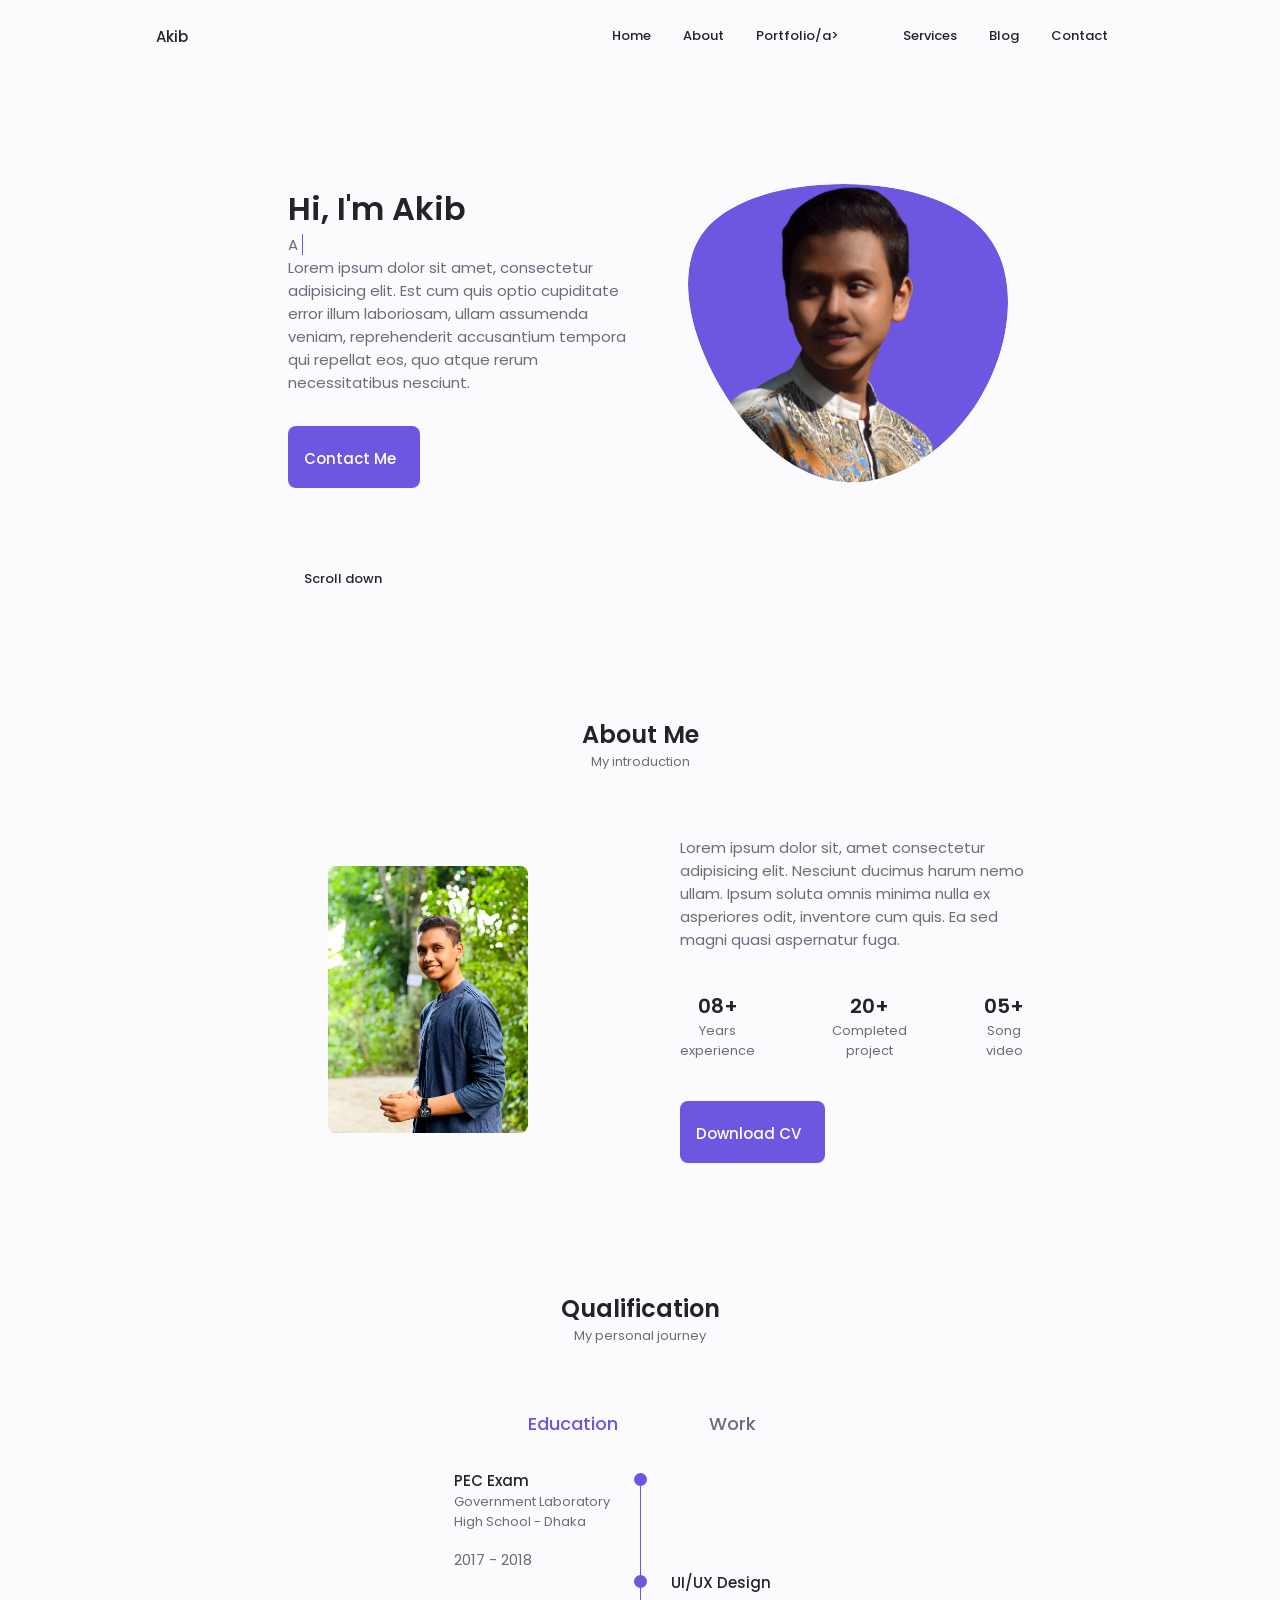
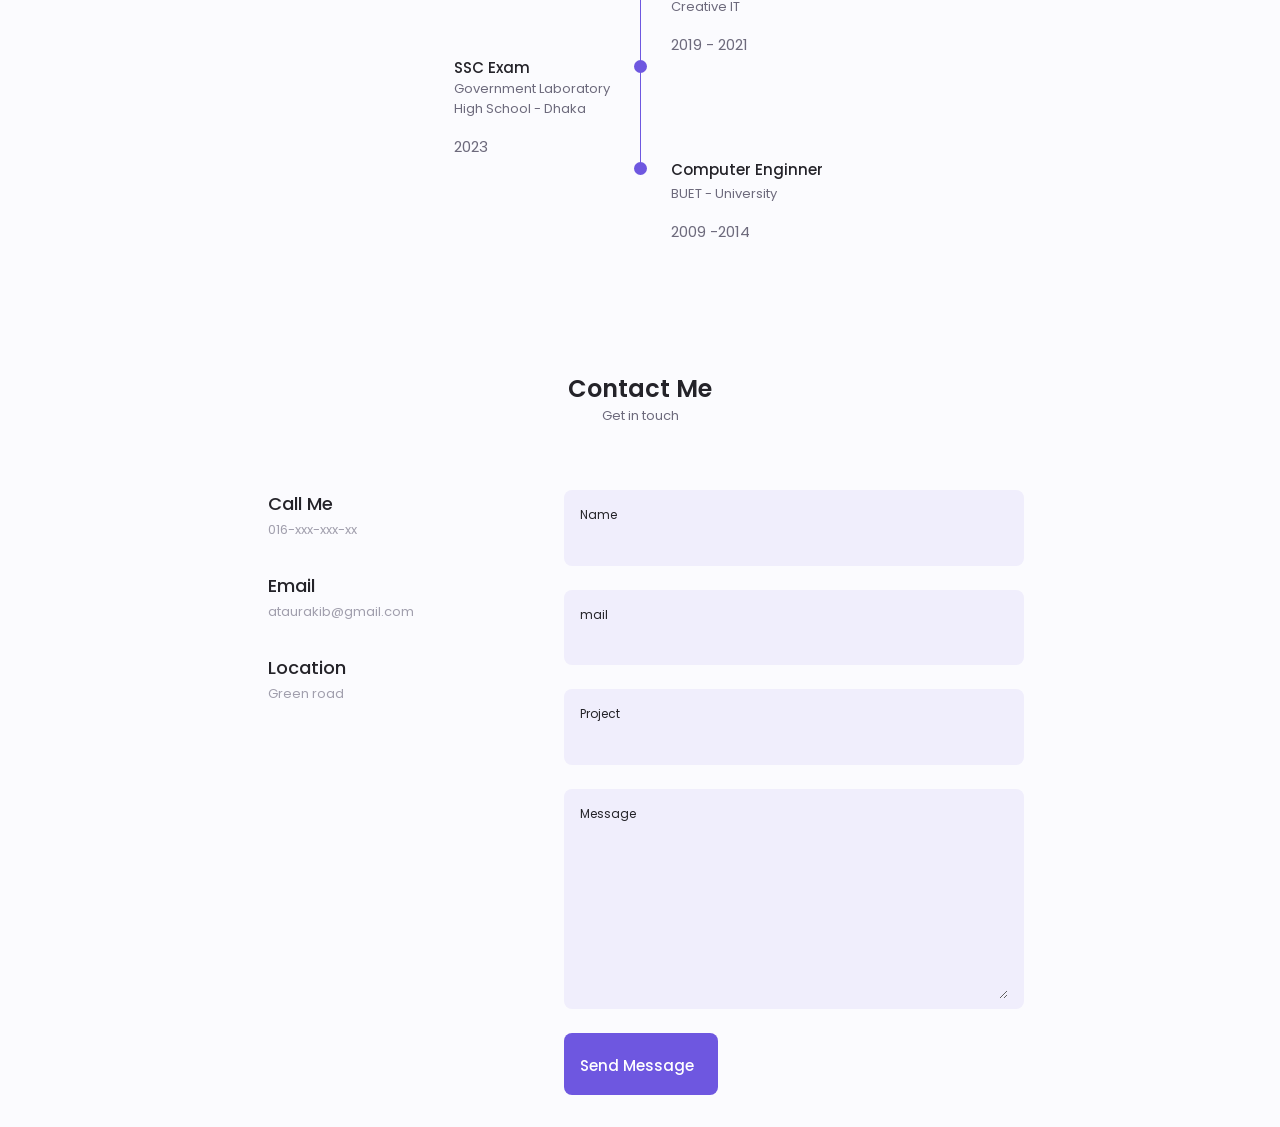
==== commit ede2c2d6: "imgae added" ====
--- a/index.html
+++ b/index.html
@@ -112,7 +112,7 @@
             <h2 class="section__title">About Me</h2>
             <span class="section__subtitle">My introduction</span>
             <div class="about__container container grid">
-               <img src="akib.jpg" alt="" class="about__img">
+               <img src="tt1.jpg" alt="" class="about__img">
                <div class="about__data">
                   <p class="about__description">
                      Lorem ipsum dolor sit, amet consectetur adipisicing elit.
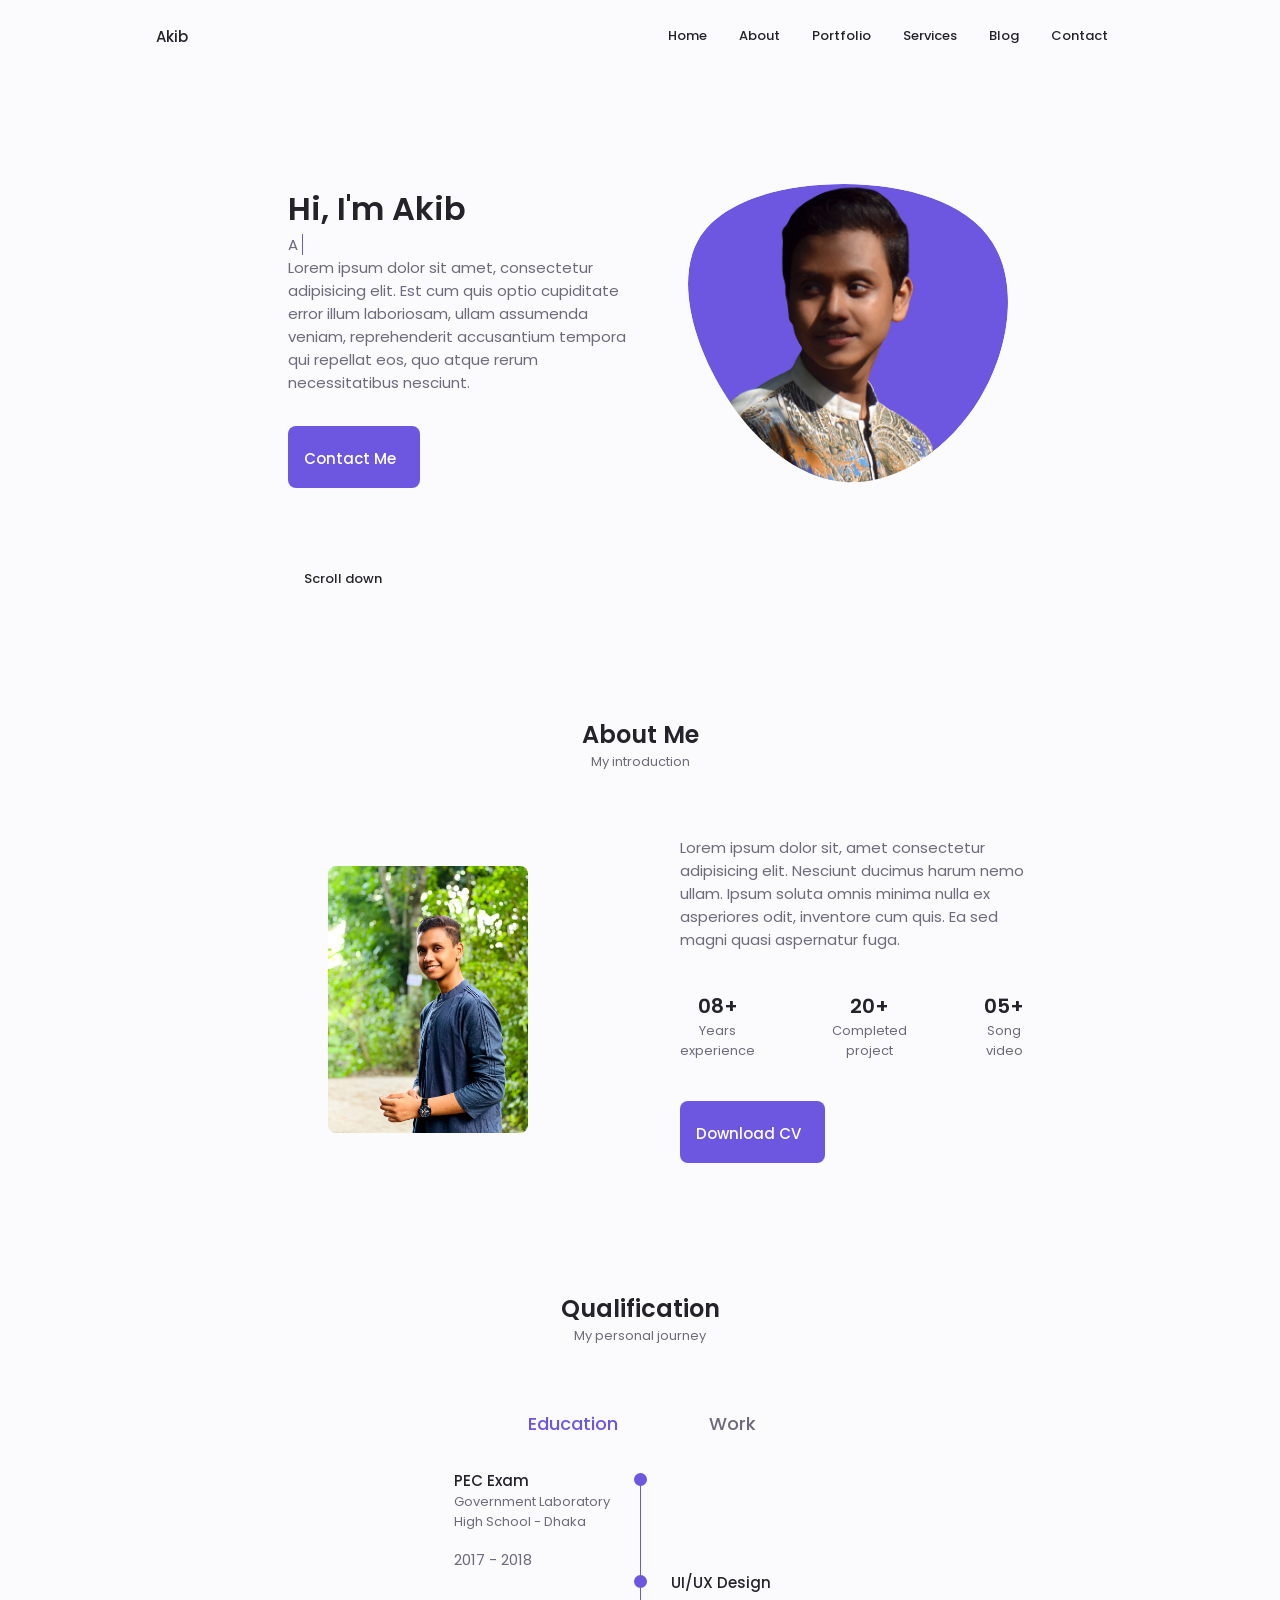
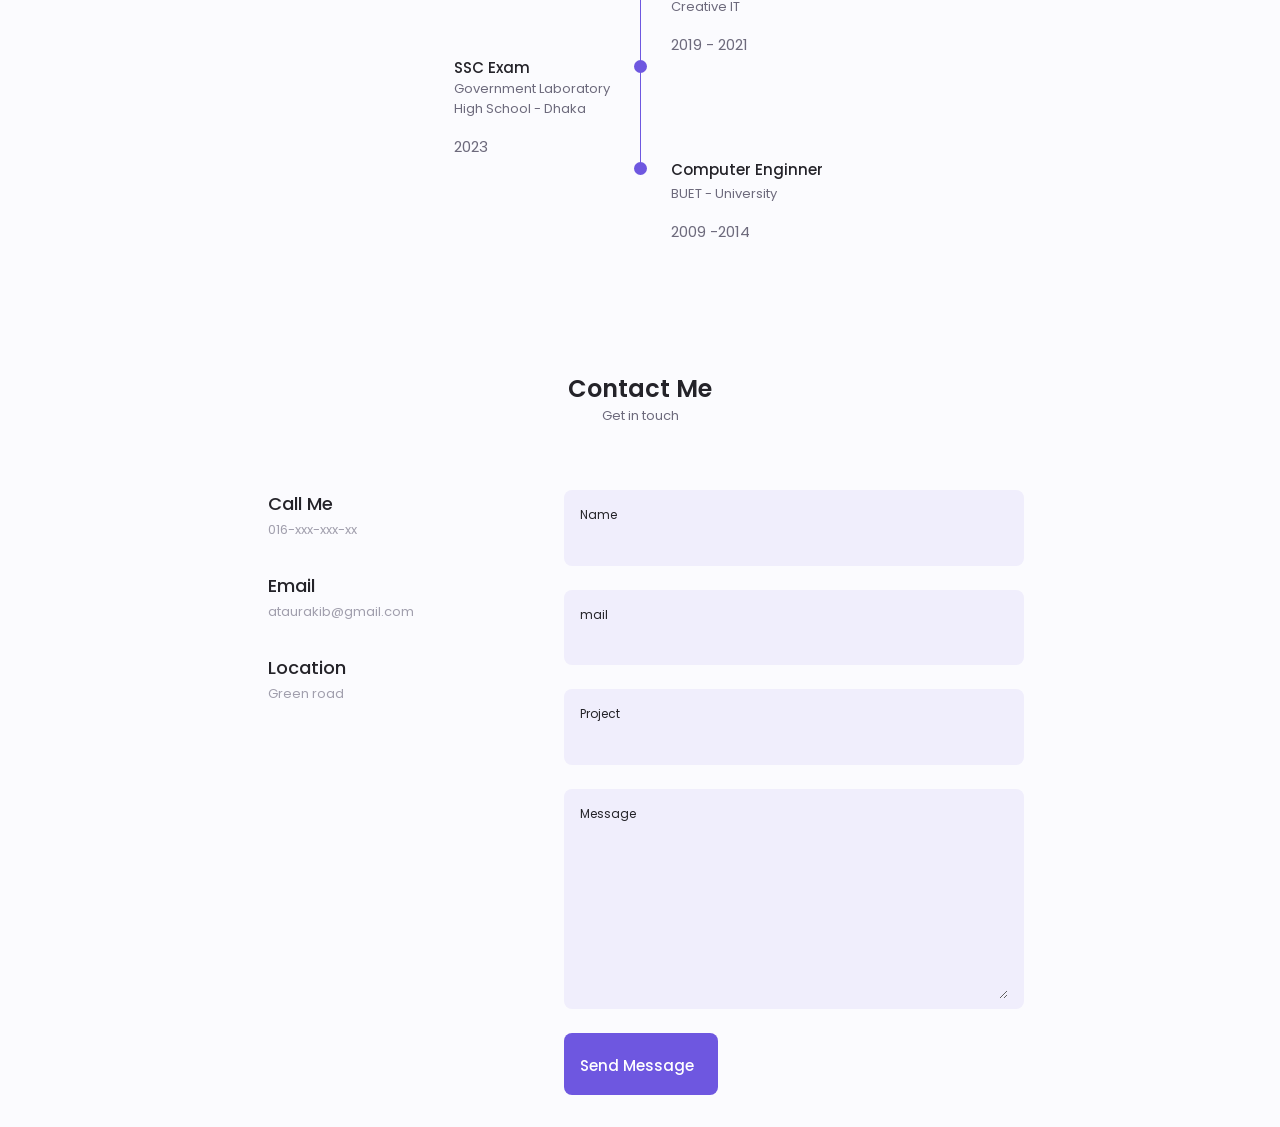
==== commit 2b5560f3: "update" ====
--- a/index.html
+++ b/index.html
@@ -26,7 +26,7 @@
                      <a href="#about" class="nav__link" id="link-close"><i class="uil uil-user nav__icon"></i>About</a>
                   </li>
                   <li class="nav__item">
-                     <a href="#skills" class="nav__link" id="link-close"><i class="uil uil-file-alt nav__icon"></i>Portfolio/a>
+                     <a href="#skills" class="nav__link" id="link-close"><i class="uil uil-file-alt nav__icon"></i>Portfolio</a>
                   </li>
                   <li class="nav__item">
                      <a href="#services" class="nav__link" id="link-close"><i class="uil uil-briefcase-alt nav__icon"></i>Services</a>
